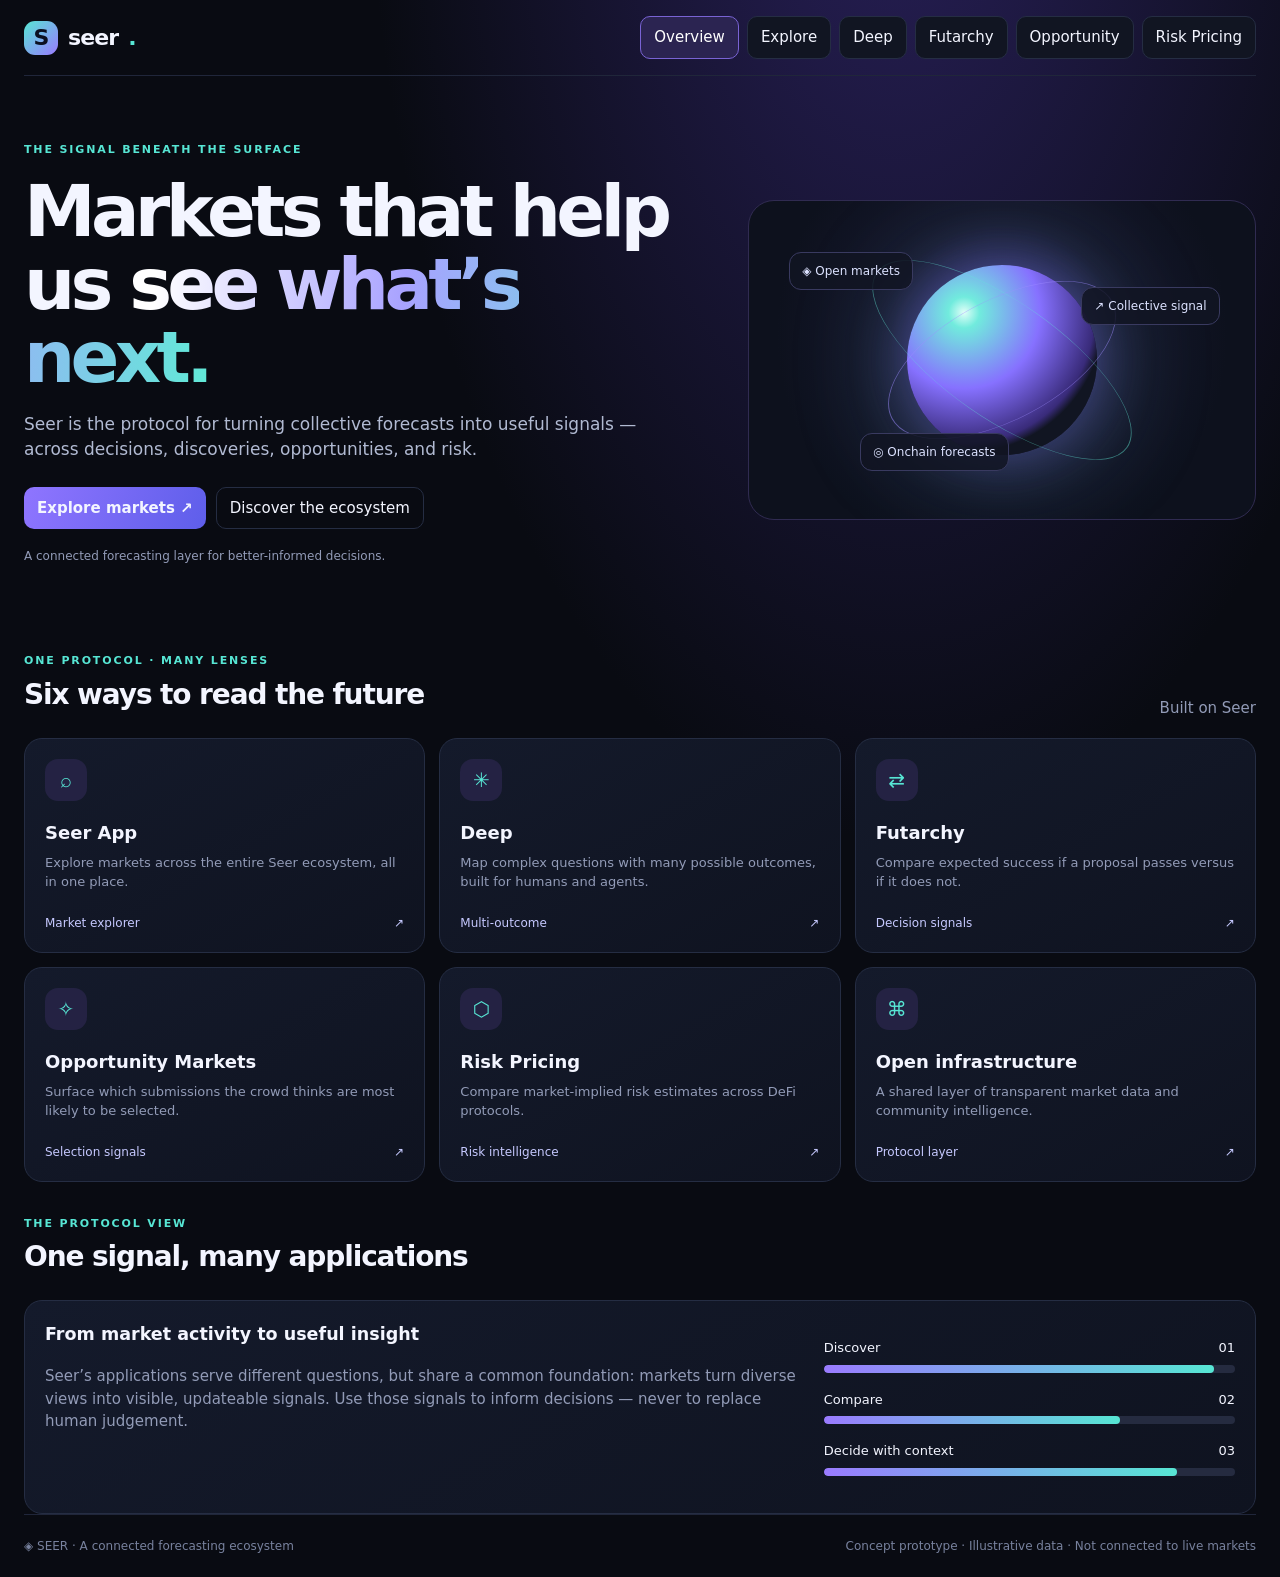
==== index.html @ 89d032b1 "Add files via upload" ====
<!doctype html>
<html lang="en">
<head>
<meta charset="utf-8"><meta name="viewport" content="width=device-width,initial-scale=1">
<title>Seer — Six Interfaces</title>
<style>
:root{--bg:#090b12;--panel:#111522;--panel2:#151b2c;--line:#252d43;--text:#f3f5ff;--muted:#929bb7;--purple:#9a7bff;--cyan:#57e6d4;--pink:#ff79bd;--yellow:#ffd166;--green:#65e6a5}
*{box-sizing:border-box}body{margin:0;background:radial-gradient(ellipse at 70% -15%,#29205b 0,transparent 42%),var(--bg);color:var(--text);font:15px/1.5 Inter,ui-sans-serif,system-ui,-apple-system,Segoe UI,sans-serif}button,a{font:inherit}button{cursor:pointer}.shell{max-width:1280px;margin:auto;padding:0 24px}.top{height:76px;display:flex;align-items:center;justify-content:space-between;border-bottom:1px solid #20263a;gap:18px}.brand{display:flex;align-items:center;gap:10px;font-weight:800;letter-spacing:-.04em;font-size:22px}.mark{width:34px;height:34px;border-radius:11px;background:linear-gradient(135deg,var(--cyan),var(--purple));display:grid;place-items:center;color:#0b1020;font-weight:900}.toplinks{display:flex;gap:8px;flex-wrap:wrap}.navbtn,.btn{border:1px solid var(--line);background:#111522;color:var(--text);padding:9px 13px;border-radius:10px}.navbtn.active{background:#2b2451;border-color:#7963d4;color:white}.btn.primary{background:linear-gradient(110deg,#8f75ff,#5e5eea);border:0;font-weight:750}.btn.ghost{background:transparent}.eyebrow{font-size:11px;letter-spacing:.17em;text-transform:uppercase;color:var(--cyan);font-weight:800}.hero{padding:66px 0 42px;display:grid;grid-template-columns:1.15fr .85fr;gap:36px;align-items:center}.hero h1{font-size:clamp(38px,5.7vw,72px);line-height:1.02;letter-spacing:-.065em;margin:16px 0}.gradient{background:linear-gradient(95deg,#fff 5%,#a8a2ff 48%,#60ead7 100%);color:transparent;background-clip:text}.lead{color:#b1bad2;font-size:17px;max-width:620px}.actions{display:flex;gap:10px;flex-wrap:wrap;margin-top:24px}.orbwrap{min-height:320px;border:1px solid #302b51;border-radius:26px;background:radial-gradient(circle at 50% 42%,#312565 0,#17172d 36%,#0d111d 72%);display:grid;place-items:center;position:relative;overflow:hidden}.orb{width:190px;height:190px;border-radius:50%;background:radial-gradient(circle at 30% 25%,#e1fff8 0,#71ebdd 8%,#8671ff 39%,#392b7a 67%,#111522 72%);box-shadow:0 0 60px #8a6cff66,0 0 120px #51e8d344;position:relative}.orb:before,.orb:after{content:"";position:absolute;border:1px solid #9d8cff88;border-radius:50%;inset:-30px;transform:rotate(-28deg) scaleY(.48)}.orb:after{inset:-58px;transform:rotate(35deg) scaleY(.38);border-color:#60ead777}.float{position:absolute;padding:9px 12px;border:1px solid #393a60;background:#111523d9;border-radius:12px;font-size:12px;color:#dce2ff}.float.a{top:16%;left:8%}.float.b{right:7%;top:27%}.float.c{bottom:15%;left:22%}.sectionhead{display:flex;align-items:end;justify-content:space-between;gap:15px;margin:34px 0 18px}.sectionhead h2{margin:4px 0;font-size:28px;letter-spacing:-.04em}.muted{color:var(--muted)}.grid{display:grid;grid-template-columns:repeat(3,1fr);gap:14px}.tile,.card{background:linear-gradient(150deg,#141a2b,#0f1320);border:1px solid var(--line);border-radius:18px;padding:20px}.tile{transition:.2s;cursor:pointer}.tile:hover{transform:translateY(-3px);border-color:#7767cb}.tileicon{width:42px;height:42px;border-radius:13px;background:#242243;color:var(--cyan);display:grid;place-items:center;font-size:20px;margin-bottom:18px}.tile h3{margin:0 0 7px;font-size:18px}.tile p{margin:0;color:var(--muted);font-size:13px}.tilefoot{display:flex;justify-content:space-between;margin-top:22px;color:#c6c9ff;font-size:12px}.page{padding:38px 0 70px}.pagehead{display:flex;justify-content:space-between;gap:20px;align-items:start;margin-bottom:25px}.pagehead h1{font-size:clamp(32px,4vw,48px);letter-spacing:-.055em;line-height:1.05;margin:8px 0 12px}.stats{display:grid;grid-template-columns:repeat(4,1fr);gap:12px;margin:20px 0}.stat{padding:17px;border-radius:15px;background:#111522;border:1px solid var(--line)}.stat small{color:var(--muted)}.stat strong{display:block;font-size:25px;letter-spacing:-.04em;margin-top:5px}.up{color:var(--green)}.down{color:var(--pink)}.toolbar{display:flex;gap:10px;align-items:center;flex-wrap:wrap;margin:20px 0}.search{flex:1;min-width:180px;background:#0d111d;border:1px solid var(--line);padding:11px 13px;border-radius:10px;color:white}.pills{display:flex;gap:7px;flex-wrap:wrap}.pill{border:1px solid var(--line);padding:7px 10px;border-radius:9px;background:#111522;color:#aeb7d1;font-size:12px}.pill.active{background:#282449;border-color:#7965d5;color:white}.tablewrap{overflow:auto;border:1px solid var(--line);border-radius:16px;background:#101421}.table{width:100%;border-collapse:collapse;min-width:650px}.table th,.table td{text-align:left;padding:15px 17px;border-bottom:1px solid #222a3e}.table th{font-size:11px;text-transform:uppercase;letter-spacing:.1em;color:#929bb7;font-weight:700}.table tr:last-child td{border-bottom:0}.marketname{font-weight:700}.sub{font-size:12px;color:var(--muted)}.price{font-weight:800}.tag{display:inline-block;padding:4px 8px;border-radius:7px;background:#1c2b35;color:var(--cyan);font-size:11px}.tag.purple{background:#292342;color:#c6b7ff}.tag.pink{background:#382033;color:#ff9dce}.split{display:grid;grid-template-columns:1.3fr .7fr;gap:15px}.barrow{margin:17px 0}.barlabel{display:flex;justify-content:space-between;gap:10px;font-size:13px;margin-bottom:7px}.bar{height:8px;background:#252b40;border-radius:99px;overflow:hidden}.bar span{display:block;height:100%;border-radius:99px;background:linear-gradient(90deg,var(--purple),var(--cyan))}.outcomes{display:grid;grid-template-columns:repeat(2,1fr);gap:10px}.outcome{padding:15px;border:1px solid var(--line);border-radius:14px;background:#0d111d}.outcome strong{display:block;font-size:20px;margin:5px 0}.footer{border-top:1px solid #20263a;padding:22px 0;color:#78829e;font-size:12px;display:flex;justify-content:space-between;gap:12px;flex-wrap:wrap}.hidden{display:none!important}.notice{padding:13px 15px;border:1px solid #3b3564;background:#17152c;color:#c8c2ff;border-radius:12px;font-size:13px;margin:15px 0}.chart{height:190px;display:flex;align-items:end;gap:8px;padding:15px 8px 0;border-bottom:1px solid #30364a;background:linear-gradient(180deg,#15162a,transparent);border-radius:12px 12px 0 0}.chart span{flex:1;border-radius:5px 5px 0 0;background:linear-gradient(180deg,#9b82ff,#5ee4d3);opacity:.85;min-width:8px}.chartlabels{display:flex;justify-content:space-between;color:var(--muted);font-size:11px;margin-top:8px}
@media(max-width:800px){.hero{grid-template-columns:1fr;padding-top:42px}.orbwrap{min-height:260px}.grid{grid-template-columns:repeat(2,1fr)}.stats{grid-template-columns:repeat(2,1fr)}.split{grid-template-columns:1fr}.top{height:auto;padding:16px 0;align-items:flex-start;flex-direction:column}.toplinks{width:100%}.navbtn{font-size:12px;padding:7px 9px}.shell{padding:0 16px}.pagehead{flex-direction:column}}@media(max-width:480px){.grid{grid-template-columns:1fr}.hero h1{font-size:43px}.tile{padding:17px}.outcomes{grid-template-columns:1fr}}
</style>
</head>
<body>
<div class="shell">
<header class="top">
  <div class="brand"><span class="mark">S</span> seer<span style="color:var(--cyan)">.</span></div>
  <nav class="toplinks" id="nav">
    <button class="navbtn active" data-page="home">Overview</button>
    <button class="navbtn" data-page="app">Explore</button>
    <button class="navbtn" data-page="deep">Deep</button>
    <button class="navbtn" data-page="futarchy">Futarchy</button>
    <button class="navbtn" data-page="opportunity">Opportunity</button>
    <button class="navbtn" data-page="risk">Risk Pricing</button>
  </nav>
</header>
<main>
<section id="home" class="view">
  <div class="hero">
    <div><div class="eyebrow">The signal beneath the surface</div><h1>Markets that help us <span class="gradient">see what’s next.</span></h1><p class="lead">Seer is the protocol for turning collective forecasts into useful signals — across decisions, discoveries, opportunities, and risk.</p><div class="actions"><button class="btn primary" data-go="app">Explore markets ↗</button><button class="btn ghost" data-go="deep">Discover the ecosystem</button></div><p class="sub" style="margin-top:18px">A connected forecasting layer for better-informed decisions.</p></div>
    <div class="orbwrap"><div class="orb"></div><div class="float a">◈  Open markets</div><div class="float b">↗  Collective signal</div><div class="float c">◎  Onchain forecasts</div></div>
  </div>
  <div class="sectionhead"><div><div class="eyebrow">One protocol · Many lenses</div><h2>Six ways to read the future</h2></div><span class="muted">Built on Seer</span></div>
  <div class="grid">
    <article class="tile" data-go="app"><div class="tileicon">⌕</div><h3>Seer App</h3><p>Explore markets across the entire Seer ecosystem, all in one place.</p><div class="tilefoot"><span>Market explorer</span><span>↗</span></div></article>
    <article class="tile" data-go="deep"><div class="tileicon">✳</div><h3>Deep</h3><p>Map complex questions with many possible outcomes, built for humans and agents.</p><div class="tilefoot"><span>Multi-outcome</span><span>↗</span></div></article>
    <article class="tile" data-go="futarchy"><div class="tileicon">⇄</div><h3>Futarchy</h3><p>Compare expected success if a proposal passes versus if it does not.</p><div class="tilefoot"><span>Decision signals</span><span>↗</span></div></article>
    <article class="tile" data-go="opportunity"><div class="tileicon">✧</div><h3>Opportunity Markets</h3><p>Surface which submissions the crowd thinks are most likely to be selected.</p><div class="tilefoot"><span>Selection signals</span><span>↗</span></div></article>
    <article class="tile" data-go="risk"><div class="tileicon">⬡</div><h3>Risk Pricing</h3><p>Compare market-implied risk estimates across DeFi protocols.</p><div class="tilefoot"><span>Risk intelligence</span><span>↗</span></div></article>
    <article class="tile" data-go="app"><div class="tileicon">⌘</div><h3>Open infrastructure</h3><p>A shared layer of transparent market data and community intelligence.</p><div class="tilefoot"><span>Protocol layer</span><span>↗</span></div></article>
  </div>
  <div class="sectionhead"><div><div class="eyebrow">The protocol view</div><h2>One signal, many applications</h2></div></div>
  <div class="card"><div class="split"><div><h3 style="margin-top:0">From market activity to useful insight</h3><p class="muted">Seer’s applications serve different questions, but share a common foundation: markets turn diverse views into visible, updateable signals. Use those signals to inform decisions — never to replace human judgement.</p></div><div><div class="barrow"><div class="barlabel"><span>Discover</span><span>01</span></div><div class="bar"><span style="width:95%"></span></div></div><div class="barrow"><div class="barlabel"><span>Compare</span><span>02</span></div><div class="bar"><span style="width:72%"></span></div></div><div class="barrow"><div class="barlabel"><span>Decide with context</span><span>03</span></div><div class="bar"><span style="width:86%"></span></div></div></div></div></div>
</section>
<section id="app" class="view hidden"><div class="page">
<div class="pagehead"><div><div class="eyebrow">Seer app / Explorer</div><h1>Find your next signal.</h1><p class="muted">Explore active markets across every Seer category.</p></div><button class="btn primary" onclick="document.getElementById('marketSearch').focus()">⌕ Search markets</button></div>
<div class="stats"><div class="stat"><small>Open markets</small><strong>1,284</strong></div><div class="stat"><small>Volume · 24h</small><strong>$2.84M</strong></div><div class="stat"><small>Active traders</small><strong>8,492</strong></div><div class="stat"><small>Markets resolving soon</small><strong>36</strong></div></div>
<div class="toolbar"><input id="marketSearch" class="search" placeholder="Search a market, topic, or protocol…" oninput="filterRows()"><div class="pills"><button class="pill active" onclick="setFilter(this,'all')">All markets</button><button class="pill" onclick="setFilter(this,'deep')">Deep</button><button class="pill" onclick="setFilter(this,'futarchy')">Futarchy</button><button class="pill" onclick="setFilter(this,'opportunity')">Opportunity</button><button class="pill" onclick="setFilter(this,'risk')">Risk</button></div></div>
<div class="tablewrap"><table class="table" id="markets"><thead><tr><th>Market</th><th>Category</th><th>Probability</th><th>24h change</th><th>Volume</th></tr></thead><tbody>
<tr data-category="deep"><td><div class="marketname">Which L2 will lead in daily active users?</div><div class="sub">Resolves Nov 30, 2026</div></td><td><span class="tag purple">Deep</span></td><td class="price">Arbitrum · 38%</td><td class="up">+4.2%</td><td>$184.2k</td></tr>
<tr data-category="futarchy"><td><div class="marketname">Will proposal SEIP-42 improve protocol revenue?</div><div class="sub">DAO governance · 12 days left</div></td><td><span class="tag">Futarchy</span></td><td class="price">Pass · +18%</td><td class="up">+2.8%</td><td>$96.4k</td></tr>
<tr data-category="opportunity"><td><div class="marketname">Which public-goods grant will be selected?</div><div class="sub">Round 08 · 24 submissions</div></td><td><span class="tag pink">Opportunity</span></td><td class="price">Open field</td><td class="up">+1.4%</td><td>$72.8k</td></tr>
<tr data-category="risk"><td><div class="marketname">Estimated 30-day risk: lending protocols</div><div class="sub">Risk index · Updates continuously</div></td><td><span class="tag purple">Risk</span></td><td class="price">Aave · 3.8%</td><td class="down">−0.6%</td><td>$212.6k</td></tr>
<tr data-category="deep"><td><div class="marketname">Which AI benchmark improves most this quarter?</div><div class="sub">Resolves Dec 31, 2026</div></td><td><span class="tag purple">Deep</span></td><td class="price">Agent evals · 31%</td><td class="up">+6.1%</td><td>$43.1k</td></tr>
<tr data-category="futarchy"><td><div class="marketname">Treasury diversification: impact on runway?</div><div class="sub">Conditional outcome market</div></td><td><span class="tag">Futarchy</span></td><td class="price">Pass · 14.2 mo</td><td class="up">+0.9%</td><td>$38.5k</td></tr>
</tbody></table></div><div class="notice">Demo data for interface preview only. Market prices and volumes shown here are illustrative, not live Seer data.</div>
</div></section>
<section id="deep" class="view hidden"><div class="page">
<div class="pagehead"><div><div class="eyebrow">Deep / Multi-outcome markets</div><h1>Questions are rarely binary.</h1><p class="muted">Explore a whole outcome space — and the probability signal behind each possibility.</p></div><span class="tag purple">Agent-ready concept</span></div>
<div class="stats"><div class="stat"><small>Possible outcomes</small><strong>24</strong></div><div class="stat"><small>Forecast confidence</small><strong>72.4%</strong></div><div class="stat"><small>Forecasters</small><strong>1,408</strong></div><div class="stat"><small>Last updated</small><strong style="font-size:20px">4m ago</strong></div></div>
<div class="split"><div class="card"><div class="eyebrow">Featured question</div><h2 style="font-size:25px;letter-spacing:-.04em">Which grant proposals will receive the highest evaluator scores?</h2><p class="muted">A sample multi-outcome market designed to help a funding team prioritise review. Forecasts are a signal, not a final decision.</p><div class="toolbar"><span class="tag">Grant round · Q4 2026</span><span class="tag purple">24 outcomes</span></div>
<div class="barrow"><div class="barlabel"><span>Proposal #08 · Open-source tooling</span><strong>82%</strong></div><div class="bar"><span style="width:82%"></span></div></div><div class="barrow"><div class="barlabel"><span>Proposal #17 · Public data commons</span><strong>74%</strong></div><div class="bar"><span style="width:74%"></span></div></div><div class="barrow"><div class="barlabel"><span>Proposal #03 · Developer education</span><strong>68%</strong></div><div class="bar"><span style="width:68%"></span></div></div><div class="barrow"><div class="barlabel"><span>Proposal #21 · Local community hubs</span><strong>51%</strong></div><div class="bar"><span style="width:51%"></span></div></div><button class="btn primary" onclick="alert('Demo interaction: connect a compatible Seer wallet in a production build to trade.')">View outcome space ↗</button></div>
<div class="card"><div class="eyebrow">Forecast distribution</div><h3>Probability by outcome</h3><div class="chart"><span style="height:45%"></span><span style="height:72%"></span><span style="height:54%"></span><span style="height:89%"></span><span style="height:62%"></span><span style="height:38%"></span><span style="height:77%"></span><span style="height:48%"></span><span style="height:32%"></span><span style="height:59%"></span><span style="height:40%"></span><span style="height:68%"></span></div><div class="chartlabels"><span>Outcome 01</span><span>Outcome 12</span><span>Outcome 24</span></div><div class="notice">Agent API · Structured outcomes can support programmatic forecasts and research workflows.</div></div></div>
</div></section>
<section id="futarchy" class="view hidden"><div class="page">
<div class="pagehead"><div><div class="eyebrow">Futarchy / Conditional markets</div><h1>Compare the worlds a proposal could create.</h1><p class="muted">Conditional markets estimate what success might look like if a proposal passes — versus if it doesn’t.</p></div><span class="tag">DAO decision support</span></div>
<div class="card"><div class="eyebrow">Active governance proposal</div><h2 style="margin:8px 0 4px">SEIP-42 · Expand ecosystem grants</h2><p class="muted">Question: Which outcome is expected for quarterly active developers?</p><div class="toolbar"><span class="tag purple">Closes in 12 days</span><span class="tag">Illustrative market</span></div>
<div class="outcomes"><div class="outcome"><span class="eyebrow">If proposal passes</span><strong style="color:var(--cyan)">+18.6%</strong><div class="muted">Expected developer growth</div><div class="barrow"><div class="bar"><span style="width:78%"></span></div></div><div class="sub">Market-implied estimate · 78% confidence</div></div><div class="outcome"><span class="eyebrow">If proposal does not pass</span><strong style="color:var(--pink)">+4.2%</strong><div class="muted">Expected developer growth</div><div class="barrow"><div class="bar"><span style="width:34%;background:linear-gradient(90deg,#ff79bd,#ffb078)"></span></div></div><div class="sub">Market-implied estimate · 34% confidence</div></div></div></div>
<div class="sectionhead"><div><div class="eyebrow">Additional success measures</div><h2>Look beyond one number</h2></div></div>
<div class="grid"><div class="tile"><div class="tileicon">↗</div><h3>Quarterly revenue</h3><p>Pass: +12.4% · No pass: +5.1%</p><div class="tilefoot"><span>Forecast spread</span><strong>+7.3 pts</strong></div></div><div class="tile"><div class="tileicon">◎</div><h3>Grant completion rate</h3><p>Pass: 71% · No pass: 64%</p><div class="tilefoot"><span>Forecast spread</span><strong>+7 pts</strong></div></div><div class="tile"><div class="tileicon">⌁</div><h3>Treasury runway</h3><p>Pass: 14.2 months · No pass: 16.8 months</p><div class="tilefoot"><span>Trade-off</span><strong>−2.6 mo</strong></div></div></div>
<div class="notice">Futarchy provides information to DAO voters; market estimates do not automatically approve, reject, or execute a proposal.</div>
</div></section>
<section id="opportunity" class="view hidden"><div class="page">
<div class="pagehead"><div><div class="eyebrow">Opportunity Markets / Selection signals</div><h1>Find the signal in a field of ideas.</h1><p class="muted">Forecast which submissions are likely to be selected — while leaving the final call with reviewers.</p></div><button class="btn primary" onclick="alert('Demo interaction: a production version would open the submission details and trading flow.')">Explore round ↗</button></div>
<div class="stats"><div class="stat"><small>Submissions</small><strong>24</strong></div><div class="stat"><small>Selection slots</small><strong>5</strong></div><div class="stat"><small>Forecast participants</small><strong>386</strong></div><div class="stat"><small>Trading closes</small><strong style="font-size:20px">6d 04h</strong></div></div>
<div class="card"><div class="toolbar" style="margin-top:0"><input class="search" id="subSearch" placeholder="Search submissions…" oninput="filterSubs()"><button class="pill active">Most likely</button><button class="pill">Recent activity</button></div>
<div class="tablewrap"><table class="table" id="submissions"><thead><tr><th>Rank</th><th>Submission</th><th>Chance of selection</th><th>Trend</th><th>Signal</th></tr></thead><tbody>
<tr><td>#01</td><td><div class="marketname">Open-source data commons</div><div class="sub">Infrastructure · 8 comments</div></td><td class="price">78.4%</td><td class="up">↗ 6.2%</td><td><span class="tag">Strong signal</span></td></tr>
<tr><td>#02</td><td><div class="marketname">Developer onboarding toolkit</div><div class="sub">Developer experience · 12 comments</div></td><td class="price">64.1%</td><td class="up">↗ 3.8%</td><td><span class="tag">Strong signal</span></td></tr>
<tr><td>#03</td><td><div class="marketname">Community research network</div><div class="sub">Public goods · 5 comments</div></td><td class="price">52.7%</td><td class="down">↘ 1.4%</td><td><span class="tag purple">Emerging</span></td></tr>
<tr><td>#04</td><td><div class="marketname">Local builder microgrants</div><div class="sub">Funding · 3 comments</div></td><td class="price">39.6%</td><td class="up">↗ 2.1%</td><td><span class="tag purple">Emerging</span></td></tr>
<tr><td>#05</td><td><div class="marketname">Protocol education series</div><div class="sub">Education · 9 comments</div></td><td class="price">28.3%</td><td class="down">↘ 0.7%</td><td><span class="tag pink">Long shot</span></td></tr>
</tbody></table></div></div>
<div class="notice">Forecast prices are community predictions, not official decisions. The selection team remains responsible for final outcomes.</div>
</div></section>
<section id="risk" class="view hidden"><div class="page">
<div class="pagehead"><div><div class="eyebrow">Risk Pricing / DeFi intelligence</div><h1>Risk is a spectrum. See it clearly.</h1><p class="muted">Compare market-implied estimates across protocols instead of reading one yes-or-no price in isolation.</p></div><span class="tag">Risk dashboard</span></div>
<div class="stats"><div class="stat"><small>Protocols tracked</small><strong>18</strong></div><div class="stat"><small>Median 30d risk</small><strong>4.6%</strong></div><div class="stat"><small>Highest movement</small><strong class="down">+1.2 pts</strong></div><div class="stat"><small>Last refresh</small><strong style="font-size:20px">3m ago</strong></div></div>
<div class="split"><div class="card"><div class="eyebrow">Market-implied risk estimate</div><h2>30-day adverse event probability</h2><p class="muted">Illustrative estimates across selected DeFi protocols.</p><div class="barrow"><div class="barlabel"><span>Aave</span><strong>3.8%</strong></div><div class="bar"><span style="width:25%"></span></div></div><div class="barrow"><div class="barlabel"><span>Compound</span><strong>4.6%</strong></div><div class="bar"><span style="width:31%;background:linear-gradient(90deg,#66d6c5,#ffd166)"></span></div></div><div class="barrow"><div class="barlabel"><span>Maker / Sky</span><strong>2.9%</strong></div><div class="bar"><span style="width:19%"></span></div></div><div class="barrow"><div class="barlabel"><span>Euler</span><strong style="color:var(--yellow)">7.2%</strong></div><div class="bar"><span style="width:48%;background:linear-gradient(90deg,#ffd166,#ff79bd)"></span></div></div><div class="barrow"><div class="barlabel"><span>Curve</span><strong>5.4%</strong></div><div class="bar"><span style="width:36%;background:linear-gradient(90deg,#9a7bff,#ff79bd)"></span></div></div></div>
<div class="card"><div class="eyebrow">Risk context</div><h3>How to read this view</h3><div class="barrow"><div class="barlabel"><span style="color:var(--green)">Lower estimated risk</span><span>0–3%</span></div><div class="bar"><span style="width:20%;background:var(--green)"></span></div></div><div class="barrow"><div class="barlabel"><span style="color:var(--yellow)">Moderate estimate</span><span>3–6%</span></div><div class="bar"><span style="width:48%;background:var(--yellow)"></span></div></div><div class="barrow"><div class="barlabel"><span style="color:var(--pink)">Elevated estimate</span><span>6%+</span></div><div class="bar"><span style="width:75%;background:var(--pink)"></span></div></div><div class="notice">Risk estimates are not guarantees. Review protocol fundamentals, liquidity, and your own exposure before acting.</div></div></div>
<div class="sectionhead"><div><div class="eyebrow">Comparative view</div><h2>Compare risk signals side by side</h2></div></div><div class="tablewrap"><table class="table"><thead><tr><th>Protocol</th><th>30d estimate</th><th>7d change</th><th>Liquidity signal</th><th>Market status</th></tr></thead><tbody><tr><td>Aave</td><td>3.8%</td><td class="up">−0.4 pts</td><td>High</td><td><span class="tag">Stable</span></td></tr><tr><td>Compound</td><td>4.6%</td><td class="up">−0.1 pts</td><td>High</td><td><span class="tag">Stable</span></td></tr><tr><td>Euler</td><td>7.2%</td><td class="down">+1.2 pts</td><td>Medium</td><td><span class="tag pink">Elevated</span></td></tr></tbody></table></div>
<div class="notice">All figures in this concept are illustrative UI data, not real-time risk estimates or financial advice.</div>
</div></section>
</main>
<footer class="footer"><span>◈ SEER · A connected forecasting ecosystem</span><span>Concept prototype · Illustrative data · Not connected to live markets</span></footer>
</div>
<script>
let currentFilter='all';
function go(page){document.querySelectorAll('.view').forEach(v=>v.classList.add('hidden'));document.getElementById(page).classList.remove('hidden');document.querySelectorAll('.navbtn').forEach(b=>b.classList.toggle('active',b.dataset.page===page));window.scrollTo({top:0,behavior:'smooth'})}
document.querySelectorAll('[data-page]').forEach(b=>b.addEventListener('click',()=>go(b.dataset.page)));
document.querySelectorAll('[data-go]').forEach(b=>b.addEventListener('click',()=>go(b.dataset.go)));
function setFilter(btn,filter){currentFilter=filter;document.querySelectorAll('.pills .pill').forEach(p=>p.classList.remove('active'));btn.classList.add('active');filterRows()}
function filterRows(){let q=(document.getElementById('marketSearch')?.value||'').toLowerCase();document.querySelectorAll('#markets tbody tr').forEach(r=>{let matches=r.innerText.toLowerCase().includes(q);let category=currentFilter==='all'||r.dataset.category===currentFilter;r.style.display=matches&&category?'':'none'})}
function filterSubs(){let q=document.getElementById('subSearch').value.toLowerCase();document.querySelectorAll('#submissions tbody tr').forEach(r=>r.style.display=r.innerText.toLowerCase().includes(q)?'':'none')}
</script>
</body></html>
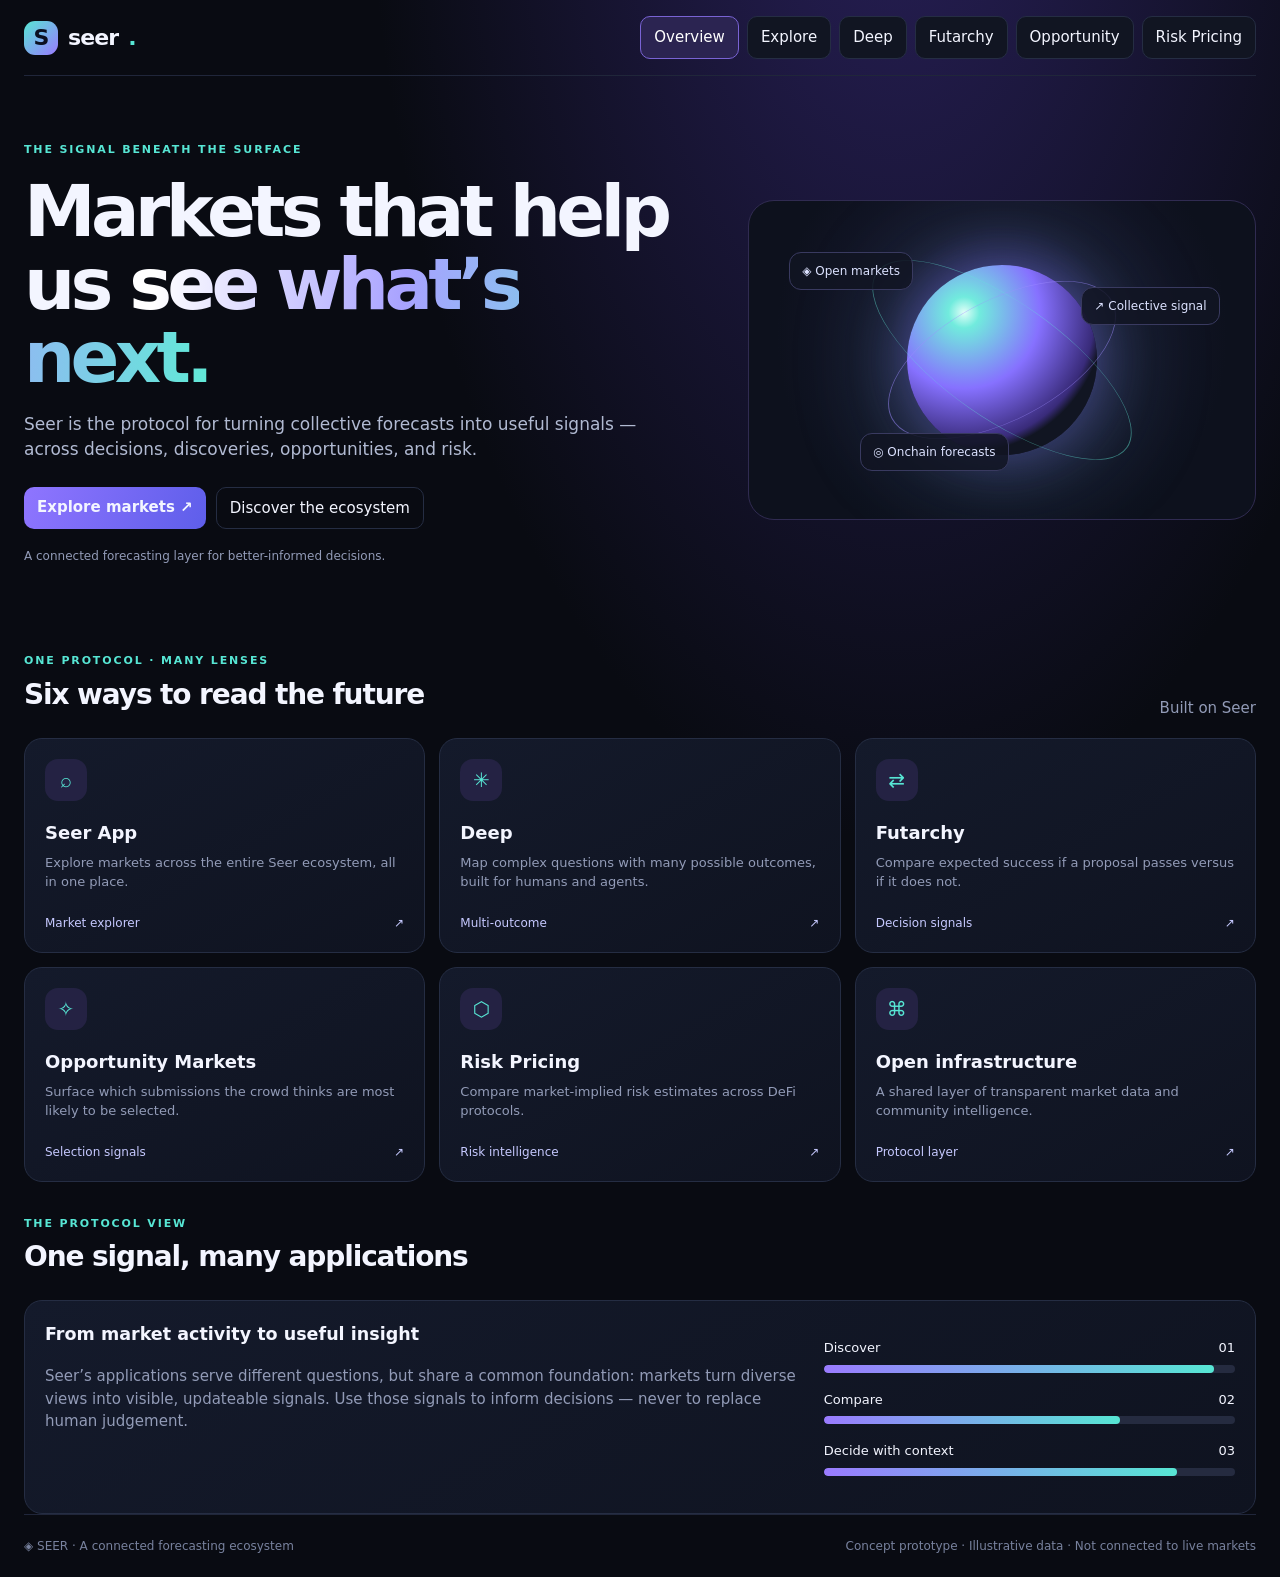
==== commit a5639323: "Add files via upload" ====
--- a/index.html
+++ b/index.html
@@ -1,104 +1,83 @@
 <!doctype html>
 <html lang="en">
 <head>
-<meta charset="utf-8"><meta name="viewport" content="width=device-width,initial-scale=1">
-<title>Seer — Six Interfaces</title>
+<meta charset="utf-8">
+<meta name="viewport" content="width=device-width,initial-scale=1">
+<title>Seer Homepage — Seer</title>
+<meta name="description" content="Seer Homepage — part of the Seer forecasting ecosystem concept.">
 <style>
 :root{--bg:#090b12;--panel:#111522;--panel2:#151b2c;--line:#252d43;--text:#f3f5ff;--muted:#929bb7;--purple:#9a7bff;--cyan:#57e6d4;--pink:#ff79bd;--yellow:#ffd166;--green:#65e6a5}
 *{box-sizing:border-box}body{margin:0;background:radial-gradient(ellipse at 70% -15%,#29205b 0,transparent 42%),var(--bg);color:var(--text);font:15px/1.5 Inter,ui-sans-serif,system-ui,-apple-system,Segoe UI,sans-serif}button,a{font:inherit}button{cursor:pointer}.shell{max-width:1280px;margin:auto;padding:0 24px}.top{height:76px;display:flex;align-items:center;justify-content:space-between;border-bottom:1px solid #20263a;gap:18px}.brand{display:flex;align-items:center;gap:10px;font-weight:800;letter-spacing:-.04em;font-size:22px}.mark{width:34px;height:34px;border-radius:11px;background:linear-gradient(135deg,var(--cyan),var(--purple));display:grid;place-items:center;color:#0b1020;font-weight:900}.toplinks{display:flex;gap:8px;flex-wrap:wrap}.navbtn,.btn{border:1px solid var(--line);background:#111522;color:var(--text);padding:9px 13px;border-radius:10px}.navbtn.active{background:#2b2451;border-color:#7963d4;color:white}.btn.primary{background:linear-gradient(110deg,#8f75ff,#5e5eea);border:0;font-weight:750}.btn.ghost{background:transparent}.eyebrow{font-size:11px;letter-spacing:.17em;text-transform:uppercase;color:var(--cyan);font-weight:800}.hero{padding:66px 0 42px;display:grid;grid-template-columns:1.15fr .85fr;gap:36px;align-items:center}.hero h1{font-size:clamp(38px,5.7vw,72px);line-height:1.02;letter-spacing:-.065em;margin:16px 0}.gradient{background:linear-gradient(95deg,#fff 5%,#a8a2ff 48%,#60ead7 100%);color:transparent;background-clip:text}.lead{color:#b1bad2;font-size:17px;max-width:620px}.actions{display:flex;gap:10px;flex-wrap:wrap;margin-top:24px}.orbwrap{min-height:320px;border:1px solid #302b51;border-radius:26px;background:radial-gradient(circle at 50% 42%,#312565 0,#17172d 36%,#0d111d 72%);display:grid;place-items:center;position:relative;overflow:hidden}.orb{width:190px;height:190px;border-radius:50%;background:radial-gradient(circle at 30% 25%,#e1fff8 0,#71ebdd 8%,#8671ff 39%,#392b7a 67%,#111522 72%);box-shadow:0 0 60px #8a6cff66,0 0 120px #51e8d344;position:relative}.orb:before,.orb:after{content:"";position:absolute;border:1px solid #9d8cff88;border-radius:50%;inset:-30px;transform:rotate(-28deg) scaleY(.48)}.orb:after{inset:-58px;transform:rotate(35deg) scaleY(.38);border-color:#60ead777}.float{position:absolute;padding:9px 12px;border:1px solid #393a60;background:#111523d9;border-radius:12px;font-size:12px;color:#dce2ff}.float.a{top:16%;left:8%}.float.b{right:7%;top:27%}.float.c{bottom:15%;left:22%}.sectionhead{display:flex;align-items:end;justify-content:space-between;gap:15px;margin:34px 0 18px}.sectionhead h2{margin:4px 0;font-size:28px;letter-spacing:-.04em}.muted{color:var(--muted)}.grid{display:grid;grid-template-columns:repeat(3,1fr);gap:14px}.tile,.card{background:linear-gradient(150deg,#141a2b,#0f1320);border:1px solid var(--line);border-radius:18px;padding:20px}.tile{transition:.2s;cursor:pointer}.tile:hover{transform:translateY(-3px);border-color:#7767cb}.tileicon{width:42px;height:42px;border-radius:13px;background:#242243;color:var(--cyan);display:grid;place-items:center;font-size:20px;margin-bottom:18px}.tile h3{margin:0 0 7px;font-size:18px}.tile p{margin:0;color:var(--muted);font-size:13px}.tilefoot{display:flex;justify-content:space-between;margin-top:22px;color:#c6c9ff;font-size:12px}.page{padding:38px 0 70px}.pagehead{display:flex;justify-content:space-between;gap:20px;align-items:start;margin-bottom:25px}.pagehead h1{font-size:clamp(32px,4vw,48px);letter-spacing:-.055em;line-height:1.05;margin:8px 0 12px}.stats{display:grid;grid-template-columns:repeat(4,1fr);gap:12px;margin:20px 0}.stat{padding:17px;border-radius:15px;background:#111522;border:1px solid var(--line)}.stat small{color:var(--muted)}.stat strong{display:block;font-size:25px;letter-spacing:-.04em;margin-top:5px}.up{color:var(--green)}.down{color:var(--pink)}.toolbar{display:flex;gap:10px;align-items:center;flex-wrap:wrap;margin:20px 0}.search{flex:1;min-width:180px;background:#0d111d;border:1px solid var(--line);padding:11px 13px;border-radius:10px;color:white}.pills{display:flex;gap:7px;flex-wrap:wrap}.pill{border:1px solid var(--line);padding:7px 10px;border-radius:9px;background:#111522;color:#aeb7d1;font-size:12px}.pill.active{background:#282449;border-color:#7965d5;color:white}.tablewrap{overflow:auto;border:1px solid var(--line);border-radius:16px;background:#101421}.table{width:100%;border-collapse:collapse;min-width:650px}.table th,.table td{text-align:left;padding:15px 17px;border-bottom:1px solid #222a3e}.table th{font-size:11px;text-transform:uppercase;letter-spacing:.1em;color:#929bb7;font-weight:700}.table tr:last-child td{border-bottom:0}.marketname{font-weight:700}.sub{font-size:12px;color:var(--muted)}.price{font-weight:800}.tag{display:inline-block;padding:4px 8px;border-radius:7px;background:#1c2b35;color:var(--cyan);font-size:11px}.tag.purple{background:#292342;color:#c6b7ff}.tag.pink{background:#382033;color:#ff9dce}.split{display:grid;grid-template-columns:1.3fr .7fr;gap:15px}.barrow{margin:17px 0}.barlabel{display:flex;justify-content:space-between;gap:10px;font-size:13px;margin-bottom:7px}.bar{height:8px;background:#252b40;border-radius:99px;overflow:hidden}.bar span{display:block;height:100%;border-radius:99px;background:linear-gradient(90deg,var(--purple),var(--cyan))}.outcomes{display:grid;grid-template-columns:repeat(2,1fr);gap:10px}.outcome{padding:15px;border:1px solid var(--line);border-radius:14px;background:#0d111d}.outcome strong{display:block;font-size:20px;margin:5px 0}.footer{border-top:1px solid #20263a;padding:22px 0;color:#78829e;font-size:12px;display:flex;justify-content:space-between;gap:12px;flex-wrap:wrap}.hidden{display:none!important}.notice{padding:13px 15px;border:1px solid #3b3564;background:#17152c;color:#c8c2ff;border-radius:12px;font-size:13px;margin:15px 0}.chart{height:190px;display:flex;align-items:end;gap:8px;padding:15px 8px 0;border-bottom:1px solid #30364a;background:linear-gradient(180deg,#15162a,transparent);border-radius:12px 12px 0 0}.chart span{flex:1;border-radius:5px 5px 0 0;background:linear-gradient(180deg,#9b82ff,#5ee4d3);opacity:.85;min-width:8px}.chartlabels{display:flex;justify-content:space-between;color:var(--muted);font-size:11px;margin-top:8px}
 @media(max-width:800px){.hero{grid-template-columns:1fr;padding-top:42px}.orbwrap{min-height:260px}.grid{grid-template-columns:repeat(2,1fr)}.stats{grid-template-columns:repeat(2,1fr)}.split{grid-template-columns:1fr}.top{height:auto;padding:16px 0;align-items:flex-start;flex-direction:column}.toplinks{width:100%}.navbtn{font-size:12px;padding:7px 9px}.shell{padding:0 16px}.pagehead{flex-direction:column}}@media(max-width:480px){.grid{grid-template-columns:1fr}.hero h1{font-size:43px}.tile{padding:17px}.outcomes{grid-template-columns:1fr}}
+
+.toplinks a { text-decoration:none; display:inline-block; }
+.tile { display:block; color:inherit; text-decoration:none; }
 </style>
 </head>
 <body>
 <div class="shell">
 <header class="top">
-  <div class="brand"><span class="mark">S</span> seer<span style="color:var(--cyan)">.</span></div>
+  <a class="brand" href="index.html" style="text-decoration:none;color:inherit"><span class="mark">S</span> seer<span style="color:var(--cyan)">.</span></a>
   <nav class="toplinks" id="nav">
-    <button class="navbtn active" data-page="home">Overview</button>
-    <button class="navbtn" data-page="app">Explore</button>
-    <button class="navbtn" data-page="deep">Deep</button>
-    <button class="navbtn" data-page="futarchy">Futarchy</button>
-    <button class="navbtn" data-page="opportunity">Opportunity</button>
-    <button class="navbtn" data-page="risk">Risk Pricing</button>
+    <a class="navbtn active" href="index.html">Overview</a>
+    <a class="navbtn" href="app.html">Explore</a>
+    <a class="navbtn" href="deep.html">Deep</a>
+    <a class="navbtn" href="futarchy.html">Futarchy</a>
+    <a class="navbtn" href="opportunity.html">Opportunity</a>
+    <a class="navbtn" href="risk.html">Risk Pricing</a>
   </nav>
 </header>
 <main>
 <section id="home" class="view">
   <div class="hero">
-    <div><div class="eyebrow">The signal beneath the surface</div><h1>Markets that help us <span class="gradient">see what’s next.</span></h1><p class="lead">Seer is the protocol for turning collective forecasts into useful signals — across decisions, discoveries, opportunities, and risk.</p><div class="actions"><button class="btn primary" data-go="app">Explore markets ↗</button><button class="btn ghost" data-go="deep">Discover the ecosystem</button></div><p class="sub" style="margin-top:18px">A connected forecasting layer for better-informed decisions.</p></div>
+    <div><div class="eyebrow">The signal beneath the surface</div><h1>Markets that help us <span class="gradient">see what’s next.</span></h1><p class="lead">Seer is the protocol for turning collective forecasts into useful signals — across decisions, discoveries, opportunities, and risk.</p><div class="actions"><a class="btn primary" href="app.html" style="text-decoration:none;display:inline-block">Explore markets ↗</a><a class="btn ghost" href="deep.html" style="text-decoration:none;display:inline-block">Discover the ecosystem</a></div><p class="sub" style="margin-top:18px">A connected forecasting layer for better-informed decisions.</p></div>
     <div class="orbwrap"><div class="orb"></div><div class="float a">◈  Open markets</div><div class="float b">↗  Collective signal</div><div class="float c">◎  Onchain forecasts</div></div>
   </div>
   <div class="sectionhead"><div><div class="eyebrow">One protocol · Many lenses</div><h2>Six ways to read the future</h2></div><span class="muted">Built on Seer</span></div>
   <div class="grid">
-    <article class="tile" data-go="app"><div class="tileicon">⌕</div><h3>Seer App</h3><p>Explore markets across the entire Seer ecosystem, all in one place.</p><div class="tilefoot"><span>Market explorer</span><span>↗</span></div></article>
-    <article class="tile" data-go="deep"><div class="tileicon">✳</div><h3>Deep</h3><p>Map complex questions with many possible outcomes, built for humans and agents.</p><div class="tilefoot"><span>Multi-outcome</span><span>↗</span></div></article>
-    <article class="tile" data-go="futarchy"><div class="tileicon">⇄</div><h3>Futarchy</h3><p>Compare expected success if a proposal passes versus if it does not.</p><div class="tilefoot"><span>Decision signals</span><span>↗</span></div></article>
-    <article class="tile" data-go="opportunity"><div class="tileicon">✧</div><h3>Opportunity Markets</h3><p>Surface which submissions the crowd thinks are most likely to be selected.</p><div class="tilefoot"><span>Selection signals</span><span>↗</span></div></article>
-    <article class="tile" data-go="risk"><div class="tileicon">⬡</div><h3>Risk Pricing</h3><p>Compare market-implied risk estimates across DeFi protocols.</p><div class="tilefoot"><span>Risk intelligence</span><span>↗</span></div></article>
-    <article class="tile" data-go="app"><div class="tileicon">⌘</div><h3>Open infrastructure</h3><p>A shared layer of transparent market data and community intelligence.</p><div class="tilefoot"><span>Protocol layer</span><span>↗</span></div></article>
+    <a class="tile" href="app.html"><div class="tileicon">⌕</div><h3>Seer App</h3><p>Explore markets across the entire Seer ecosystem, all in one place.</p><div class="tilefoot"><span>Market explorer</span><span>↗</span></div></a>
+    <a class="tile" href="deep.html"><div class="tileicon">✳</div><h3>Deep</h3><p>Map complex questions with many possible outcomes, built for humans and agents.</p><div class="tilefoot"><span>Multi-outcome</span><span>↗</span></div></a>
+    <a class="tile" href="futarchy.html"><div class="tileicon">⇄</div><h3>Futarchy</h3><p>Compare expected success if a proposal passes versus if it does not.</p><div class="tilefoot"><span>Decision signals</span><span>↗</span></div></a>
+    <a class="tile" href="opportunity.html"><div class="tileicon">✧</div><h3>Opportunity Markets</h3><p>Surface which submissions the crowd thinks are most likely to be selected.</p><div class="tilefoot"><span>Selection signals</span><span>↗</span></div></a>
+    <a class="tile" href="risk.html"><div class="tileicon">⬡</div><h3>Risk Pricing</h3><p>Compare market-implied risk estimates across DeFi protocols.</p><div class="tilefoot"><span>Risk intelligence</span><span>↗</span></div></a>
+    <a class="tile" href="app.html"><div class="tileicon">⌘</div><h3>Open infrastructure</h3><p>A shared layer of transparent market data and community intelligence.</p><div class="tilefoot"><span>Protocol layer</span><span>↗</span></div></a>
   </div>
   <div class="sectionhead"><div><div class="eyebrow">The protocol view</div><h2>One signal, many applications</h2></div></div>
   <div class="card"><div class="split"><div><h3 style="margin-top:0">From market activity to useful insight</h3><p class="muted">Seer’s applications serve different questions, but share a common foundation: markets turn diverse views into visible, updateable signals. Use those signals to inform decisions — never to replace human judgement.</p></div><div><div class="barrow"><div class="barlabel"><span>Discover</span><span>01</span></div><div class="bar"><span style="width:95%"></span></div></div><div class="barrow"><div class="barlabel"><span>Compare</span><span>02</span></div><div class="bar"><span style="width:72%"></span></div></div><div class="barrow"><div class="barlabel"><span>Decide with context</span><span>03</span></div><div class="bar"><span style="width:86%"></span></div></div></div></div></div>
 </section>
-<section id="app" class="view hidden"><div class="page">
-<div class="pagehead"><div><div class="eyebrow">Seer app / Explorer</div><h1>Find your next signal.</h1><p class="muted">Explore active markets across every Seer category.</p></div><button class="btn primary" onclick="document.getElementById('marketSearch').focus()">⌕ Search markets</button></div>
-<div class="stats"><div class="stat"><small>Open markets</small><strong>1,284</strong></div><div class="stat"><small>Volume · 24h</small><strong>$2.84M</strong></div><div class="stat"><small>Active traders</small><strong>8,492</strong></div><div class="stat"><small>Markets resolving soon</small><strong>36</strong></div></div>
-<div class="toolbar"><input id="marketSearch" class="search" placeholder="Search a market, topic, or protocol…" oninput="filterRows()"><div class="pills"><button class="pill active" onclick="setFilter(this,'all')">All markets</button><button class="pill" onclick="setFilter(this,'deep')">Deep</button><button class="pill" onclick="setFilter(this,'futarchy')">Futarchy</button><button class="pill" onclick="setFilter(this,'opportunity')">Opportunity</button><button class="pill" onclick="setFilter(this,'risk')">Risk</button></div></div>
-<div class="tablewrap"><table class="table" id="markets"><thead><tr><th>Market</th><th>Category</th><th>Probability</th><th>24h change</th><th>Volume</th></tr></thead><tbody>
-<tr data-category="deep"><td><div class="marketname">Which L2 will lead in daily active users?</div><div class="sub">Resolves Nov 30, 2026</div></td><td><span class="tag purple">Deep</span></td><td class="price">Arbitrum · 38%</td><td class="up">+4.2%</td><td>$184.2k</td></tr>
-<tr data-category="futarchy"><td><div class="marketname">Will proposal SEIP-42 improve protocol revenue?</div><div class="sub">DAO governance · 12 days left</div></td><td><span class="tag">Futarchy</span></td><td class="price">Pass · +18%</td><td class="up">+2.8%</td><td>$96.4k</td></tr>
-<tr data-category="opportunity"><td><div class="marketname">Which public-goods grant will be selected?</div><div class="sub">Round 08 · 24 submissions</div></td><td><span class="tag pink">Opportunity</span></td><td class="price">Open field</td><td class="up">+1.4%</td><td>$72.8k</td></tr>
-<tr data-category="risk"><td><div class="marketname">Estimated 30-day risk: lending protocols</div><div class="sub">Risk index · Updates continuously</div></td><td><span class="tag purple">Risk</span></td><td class="price">Aave · 3.8%</td><td class="down">−0.6%</td><td>$212.6k</td></tr>
-<tr data-category="deep"><td><div class="marketname">Which AI benchmark improves most this quarter?</div><div class="sub">Resolves Dec 31, 2026</div></td><td><span class="tag purple">Deep</span></td><td class="price">Agent evals · 31%</td><td class="up">+6.1%</td><td>$43.1k</td></tr>
-<tr data-category="futarchy"><td><div class="marketname">Treasury diversification: impact on runway?</div><div class="sub">Conditional outcome market</div></td><td><span class="tag">Futarchy</span></td><td class="price">Pass · 14.2 mo</td><td class="up">+0.9%</td><td>$38.5k</td></tr>
-</tbody></table></div><div class="notice">Demo data for interface preview only. Market prices and volumes shown here are illustrative, not live Seer data.</div>
-</div></section>
-<section id="deep" class="view hidden"><div class="page">
-<div class="pagehead"><div><div class="eyebrow">Deep / Multi-outcome markets</div><h1>Questions are rarely binary.</h1><p class="muted">Explore a whole outcome space — and the probability signal behind each possibility.</p></div><span class="tag purple">Agent-ready concept</span></div>
-<div class="stats"><div class="stat"><small>Possible outcomes</small><strong>24</strong></div><div class="stat"><small>Forecast confidence</small><strong>72.4%</strong></div><div class="stat"><small>Forecasters</small><strong>1,408</strong></div><div class="stat"><small>Last updated</small><strong style="font-size:20px">4m ago</strong></div></div>
-<div class="split"><div class="card"><div class="eyebrow">Featured question</div><h2 style="font-size:25px;letter-spacing:-.04em">Which grant proposals will receive the highest evaluator scores?</h2><p class="muted">A sample multi-outcome market designed to help a funding team prioritise review. Forecasts are a signal, not a final decision.</p><div class="toolbar"><span class="tag">Grant round · Q4 2026</span><span class="tag purple">24 outcomes</span></div>
-<div class="barrow"><div class="barlabel"><span>Proposal #08 · Open-source tooling</span><strong>82%</strong></div><div class="bar"><span style="width:82%"></span></div></div><div class="barrow"><div class="barlabel"><span>Proposal #17 · Public data commons</span><strong>74%</strong></div><div class="bar"><span style="width:74%"></span></div></div><div class="barrow"><div class="barlabel"><span>Proposal #03 · Developer education</span><strong>68%</strong></div><div class="bar"><span style="width:68%"></span></div></div><div class="barrow"><div class="barlabel"><span>Proposal #21 · Local community hubs</span><strong>51%</strong></div><div class="bar"><span style="width:51%"></span></div></div><button class="btn primary" onclick="alert('Demo interaction: connect a compatible Seer wallet in a production build to trade.')">View outcome space ↗</button></div>
-<div class="card"><div class="eyebrow">Forecast distribution</div><h3>Probability by outcome</h3><div class="chart"><span style="height:45%"></span><span style="height:72%"></span><span style="height:54%"></span><span style="height:89%"></span><span style="height:62%"></span><span style="height:38%"></span><span style="height:77%"></span><span style="height:48%"></span><span style="height:32%"></span><span style="height:59%"></span><span style="height:40%"></span><span style="height:68%"></span></div><div class="chartlabels"><span>Outcome 01</span><span>Outcome 12</span><span>Outcome 24</span></div><div class="notice">Agent API · Structured outcomes can support programmatic forecasts and research workflows.</div></div></div>
-</div></section>
-<section id="futarchy" class="view hidden"><div class="page">
-<div class="pagehead"><div><div class="eyebrow">Futarchy / Conditional markets</div><h1>Compare the worlds a proposal could create.</h1><p class="muted">Conditional markets estimate what success might look like if a proposal passes — versus if it doesn’t.</p></div><span class="tag">DAO decision support</span></div>
-<div class="card"><div class="eyebrow">Active governance proposal</div><h2 style="margin:8px 0 4px">SEIP-42 · Expand ecosystem grants</h2><p class="muted">Question: Which outcome is expected for quarterly active developers?</p><div class="toolbar"><span class="tag purple">Closes in 12 days</span><span class="tag">Illustrative market</span></div>
-<div class="outcomes"><div class="outcome"><span class="eyebrow">If proposal passes</span><strong style="color:var(--cyan)">+18.6%</strong><div class="muted">Expected developer growth</div><div class="barrow"><div class="bar"><span style="width:78%"></span></div></div><div class="sub">Market-implied estimate · 78% confidence</div></div><div class="outcome"><span class="eyebrow">If proposal does not pass</span><strong style="color:var(--pink)">+4.2%</strong><div class="muted">Expected developer growth</div><div class="barrow"><div class="bar"><span style="width:34%;background:linear-gradient(90deg,#ff79bd,#ffb078)"></span></div></div><div class="sub">Market-implied estimate · 34% confidence</div></div></div></div>
-<div class="sectionhead"><div><div class="eyebrow">Additional success measures</div><h2>Look beyond one number</h2></div></div>
-<div class="grid"><div class="tile"><div class="tileicon">↗</div><h3>Quarterly revenue</h3><p>Pass: +12.4% · No pass: +5.1%</p><div class="tilefoot"><span>Forecast spread</span><strong>+7.3 pts</strong></div></div><div class="tile"><div class="tileicon">◎</div><h3>Grant completion rate</h3><p>Pass: 71% · No pass: 64%</p><div class="tilefoot"><span>Forecast spread</span><strong>+7 pts</strong></div></div><div class="tile"><div class="tileicon">⌁</div><h3>Treasury runway</h3><p>Pass: 14.2 months · No pass: 16.8 months</p><div class="tilefoot"><span>Trade-off</span><strong>−2.6 mo</strong></div></div></div>
-<div class="notice">Futarchy provides information to DAO voters; market estimates do not automatically approve, reject, or execute a proposal.</div>
-</div></section>
-<section id="opportunity" class="view hidden"><div class="page">
-<div class="pagehead"><div><div class="eyebrow">Opportunity Markets / Selection signals</div><h1>Find the signal in a field of ideas.</h1><p class="muted">Forecast which submissions are likely to be selected — while leaving the final call with reviewers.</p></div><button class="btn primary" onclick="alert('Demo interaction: a production version would open the submission details and trading flow.')">Explore round ↗</button></div>
-<div class="stats"><div class="stat"><small>Submissions</small><strong>24</strong></div><div class="stat"><small>Selection slots</small><strong>5</strong></div><div class="stat"><small>Forecast participants</small><strong>386</strong></div><div class="stat"><small>Trading closes</small><strong style="font-size:20px">6d 04h</strong></div></div>
-<div class="card"><div class="toolbar" style="margin-top:0"><input class="search" id="subSearch" placeholder="Search submissions…" oninput="filterSubs()"><button class="pill active">Most likely</button><button class="pill">Recent activity</button></div>
-<div class="tablewrap"><table class="table" id="submissions"><thead><tr><th>Rank</th><th>Submission</th><th>Chance of selection</th><th>Trend</th><th>Signal</th></tr></thead><tbody>
-<tr><td>#01</td><td><div class="marketname">Open-source data commons</div><div class="sub">Infrastructure · 8 comments</div></td><td class="price">78.4%</td><td class="up">↗ 6.2%</td><td><span class="tag">Strong signal</span></td></tr>
-<tr><td>#02</td><td><div class="marketname">Developer onboarding toolkit</div><div class="sub">Developer experience · 12 comments</div></td><td class="price">64.1%</td><td class="up">↗ 3.8%</td><td><span class="tag">Strong signal</span></td></tr>
-<tr><td>#03</td><td><div class="marketname">Community research network</div><div class="sub">Public goods · 5 comments</div></td><td class="price">52.7%</td><td class="down">↘ 1.4%</td><td><span class="tag purple">Emerging</span></td></tr>
-<tr><td>#04</td><td><div class="marketname">Local builder microgrants</div><div class="sub">Funding · 3 comments</div></td><td class="price">39.6%</td><td class="up">↗ 2.1%</td><td><span class="tag purple">Emerging</span></td></tr>
-<tr><td>#05</td><td><div class="marketname">Protocol education series</div><div class="sub">Education · 9 comments</div></td><td class="price">28.3%</td><td class="down">↘ 0.7%</td><td><span class="tag pink">Long shot</span></td></tr>
-</tbody></table></div></div>
-<div class="notice">Forecast prices are community predictions, not official decisions. The selection team remains responsible for final outcomes.</div>
-</div></section>
-<section id="risk" class="view hidden"><div class="page">
-<div class="pagehead"><div><div class="eyebrow">Risk Pricing / DeFi intelligence</div><h1>Risk is a spectrum. See it clearly.</h1><p class="muted">Compare market-implied estimates across protocols instead of reading one yes-or-no price in isolation.</p></div><span class="tag">Risk dashboard</span></div>
-<div class="stats"><div class="stat"><small>Protocols tracked</small><strong>18</strong></div><div class="stat"><small>Median 30d risk</small><strong>4.6%</strong></div><div class="stat"><small>Highest movement</small><strong class="down">+1.2 pts</strong></div><div class="stat"><small>Last refresh</small><strong style="font-size:20px">3m ago</strong></div></div>
-<div class="split"><div class="card"><div class="eyebrow">Market-implied risk estimate</div><h2>30-day adverse event probability</h2><p class="muted">Illustrative estimates across selected DeFi protocols.</p><div class="barrow"><div class="barlabel"><span>Aave</span><strong>3.8%</strong></div><div class="bar"><span style="width:25%"></span></div></div><div class="barrow"><div class="barlabel"><span>Compound</span><strong>4.6%</strong></div><div class="bar"><span style="width:31%;background:linear-gradient(90deg,#66d6c5,#ffd166)"></span></div></div><div class="barrow"><div class="barlabel"><span>Maker / Sky</span><strong>2.9%</strong></div><div class="bar"><span style="width:19%"></span></div></div><div class="barrow"><div class="barlabel"><span>Euler</span><strong style="color:var(--yellow)">7.2%</strong></div><div class="bar"><span style="width:48%;background:linear-gradient(90deg,#ffd166,#ff79bd)"></span></div></div><div class="barrow"><div class="barlabel"><span>Curve</span><strong>5.4%</strong></div><div class="bar"><span style="width:36%;background:linear-gradient(90deg,#9a7bff,#ff79bd)"></span></div></div></div>
-<div class="card"><div class="eyebrow">Risk context</div><h3>How to read this view</h3><div class="barrow"><div class="barlabel"><span style="color:var(--green)">Lower estimated risk</span><span>0–3%</span></div><div class="bar"><span style="width:20%;background:var(--green)"></span></div></div><div class="barrow"><div class="barlabel"><span style="color:var(--yellow)">Moderate estimate</span><span>3–6%</span></div><div class="bar"><span style="width:48%;background:var(--yellow)"></span></div></div><div class="barrow"><div class="barlabel"><span style="color:var(--pink)">Elevated estimate</span><span>6%+</span></div><div class="bar"><span style="width:75%;background:var(--pink)"></span></div></div><div class="notice">Risk estimates are not guarantees. Review protocol fundamentals, liquidity, and your own exposure before acting.</div></div></div>
-<div class="sectionhead"><div><div class="eyebrow">Comparative view</div><h2>Compare risk signals side by side</h2></div></div><div class="tablewrap"><table class="table"><thead><tr><th>Protocol</th><th>30d estimate</th><th>7d change</th><th>Liquidity signal</th><th>Market status</th></tr></thead><tbody><tr><td>Aave</td><td>3.8%</td><td class="up">−0.4 pts</td><td>High</td><td><span class="tag">Stable</span></td></tr><tr><td>Compound</td><td>4.6%</td><td class="up">−0.1 pts</td><td>High</td><td><span class="tag">Stable</span></td></tr><tr><td>Euler</td><td>7.2%</td><td class="down">+1.2 pts</td><td>Medium</td><td><span class="tag pink">Elevated</span></td></tr></tbody></table></div>
-<div class="notice">All figures in this concept are illustrative UI data, not real-time risk estimates or financial advice.</div>
-</div></section>
 </main>
 <footer class="footer"><span>◈ SEER · A connected forecasting ecosystem</span><span>Concept prototype · Illustrative data · Not connected to live markets</span></footer>
 </div>
+
 <script>
 let currentFilter='all';
-function go(page){document.querySelectorAll('.view').forEach(v=>v.classList.add('hidden'));document.getElementById(page).classList.remove('hidden');document.querySelectorAll('.navbtn').forEach(b=>b.classList.toggle('active',b.dataset.page===page));window.scrollTo({top:0,behavior:'smooth'})}
-document.querySelectorAll('[data-page]').forEach(b=>b.addEventListener('click',()=>go(b.dataset.page)));
-document.querySelectorAll('[data-go]').forEach(b=>b.addEventListener('click',()=>go(b.dataset.go)));
-function setFilter(btn,filter){currentFilter=filter;document.querySelectorAll('.pills .pill').forEach(p=>p.classList.remove('active'));btn.classList.add('active');filterRows()}
-function filterRows(){let q=(document.getElementById('marketSearch')?.value||'').toLowerCase();document.querySelectorAll('#markets tbody tr').forEach(r=>{let matches=r.innerText.toLowerCase().includes(q);let category=currentFilter==='all'||r.dataset.category===currentFilter;r.style.display=matches&&category?'':'none'})}
-function filterSubs(){let q=document.getElementById('subSearch').value.toLowerCase();document.querySelectorAll('#submissions tbody tr').forEach(r=>r.style.display=r.innerText.toLowerCase().includes(q)?'':'none')}
+function filterRows(){
+  let q=(document.getElementById('marketSearch')?.value||'').toLowerCase();
+  document.querySelectorAll('#markets tbody tr').forEach(r=>{
+    let matches=r.innerText.toLowerCase().includes(q);
+    let category=currentFilter==='all'||r.dataset.category===currentFilter;
+    r.style.display=matches&&category?'':'none';
+  });
+}
+function setFilter(btn,filter){
+  currentFilter=filter;
+  document.querySelectorAll('.pills .pill').forEach(p=>p.classList.remove('active'));
+  btn.classList.add('active');
+  filterRows();
+}
+function filterSubs(){
+  let q=(document.getElementById('subSearch')?.value||'').toLowerCase();
+  document.querySelectorAll('#submissions tbody tr').forEach(r=>{
+    r.style.display=r.innerText.toLowerCase().includes(q)?'':'none';
+  });
+}
+document.addEventListener('DOMContentLoaded',()=>{
+  document.querySelectorAll('[data-go]').forEach(el=>{
+    const page=el.getAttribute('data-go');
+    if(page && {json.dumps(filenames)}[page]) el.addEventListener('click',()=>location.href={json.dumps(filenames)}[page]);
+  });
+});
 </script>
-</body></html>+
+</body>
+</html>
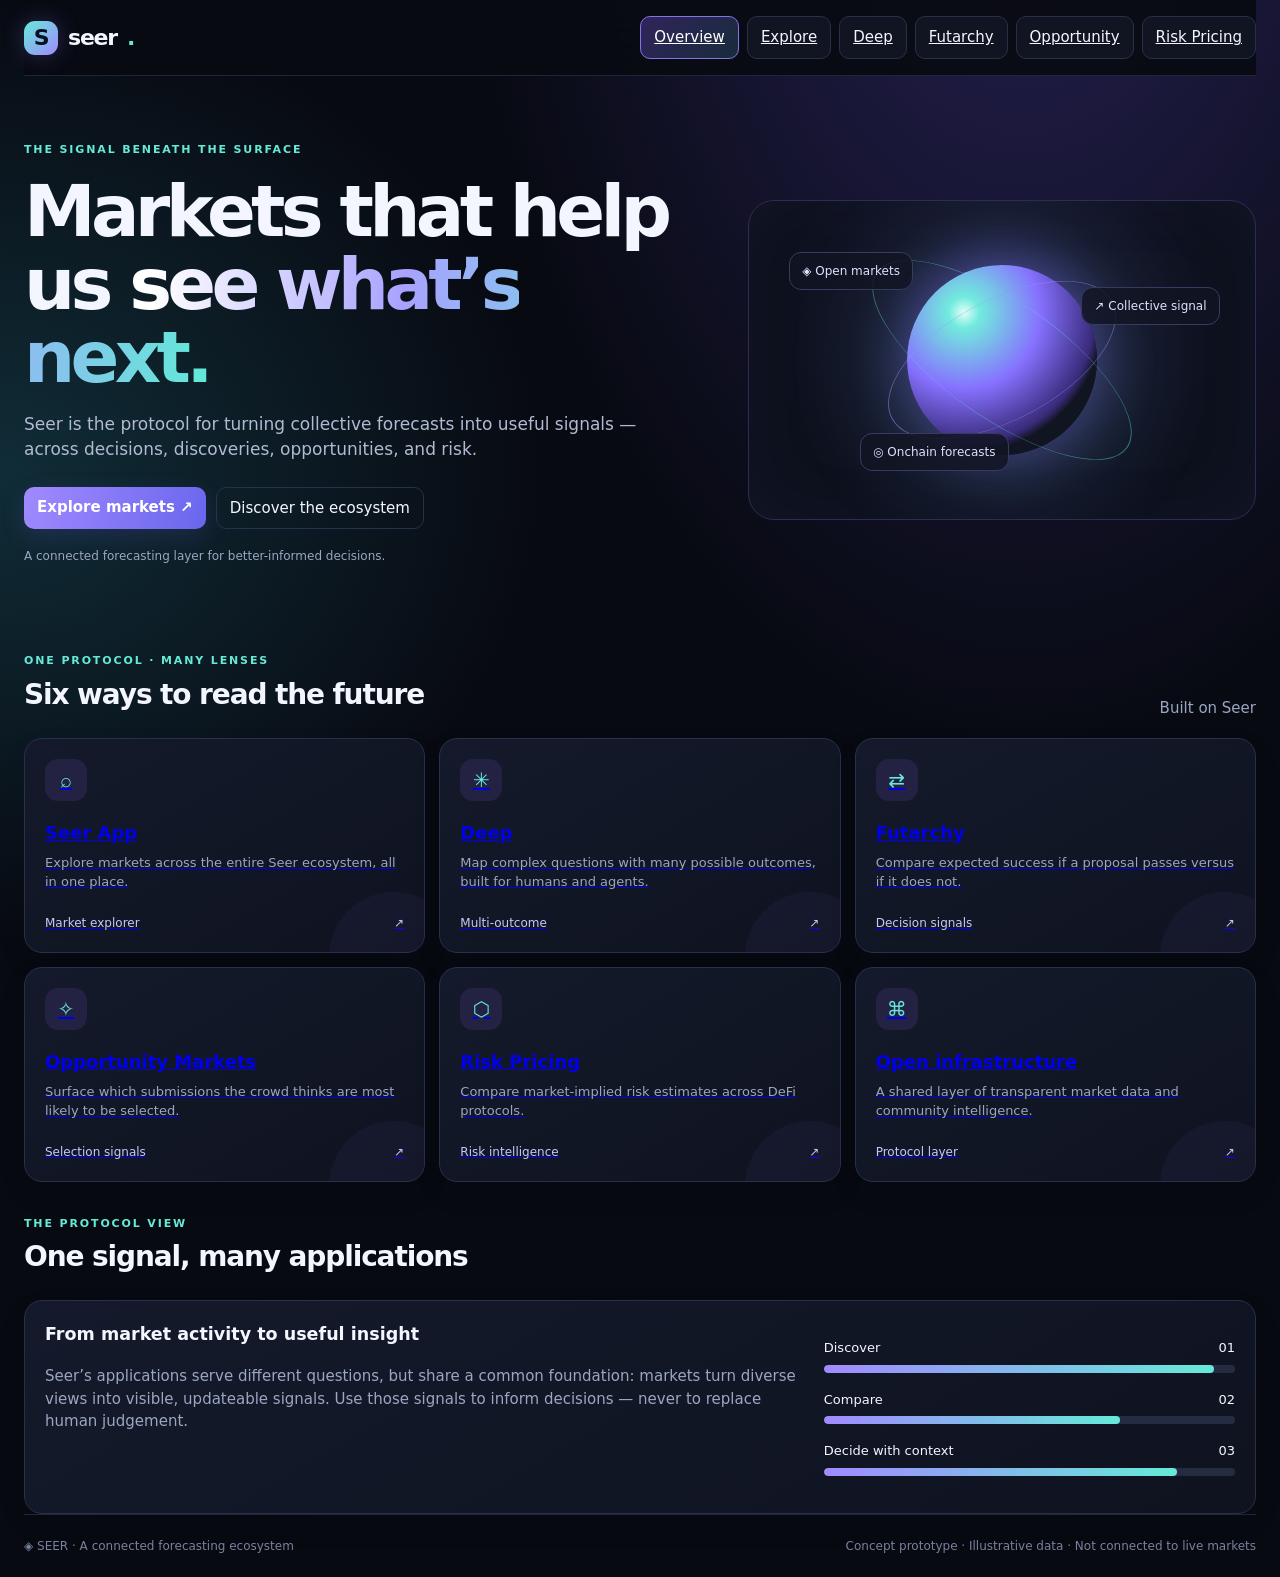
==== commit e4a656d3: "Polish Seer six interfaces" ====
--- a/index.html
+++ b/index.html
@@ -1,34 +1,46 @@
-<!doctype html>
-<html lang="en">
-<head>
-<meta charset="utf-8">
-<meta name="viewport" content="width=device-width,initial-scale=1">
-<title>Seer Homepage — Seer</title>
-<meta name="description" content="Seer Homepage — part of the Seer forecasting ecosystem concept.">
-<style>
+<!doctype html><html lang="en"><head><meta charset="utf-8"><meta name="viewport" content="width=device-width,initial-scale=1"><title>Seer Homepage — Seer</title><meta name="description" content="Seer Homepage — Seer interface concept"><style>
 :root{--bg:#090b12;--panel:#111522;--panel2:#151b2c;--line:#252d43;--text:#f3f5ff;--muted:#929bb7;--purple:#9a7bff;--cyan:#57e6d4;--pink:#ff79bd;--yellow:#ffd166;--green:#65e6a5}
 *{box-sizing:border-box}body{margin:0;background:radial-gradient(ellipse at 70% -15%,#29205b 0,transparent 42%),var(--bg);color:var(--text);font:15px/1.5 Inter,ui-sans-serif,system-ui,-apple-system,Segoe UI,sans-serif}button,a{font:inherit}button{cursor:pointer}.shell{max-width:1280px;margin:auto;padding:0 24px}.top{height:76px;display:flex;align-items:center;justify-content:space-between;border-bottom:1px solid #20263a;gap:18px}.brand{display:flex;align-items:center;gap:10px;font-weight:800;letter-spacing:-.04em;font-size:22px}.mark{width:34px;height:34px;border-radius:11px;background:linear-gradient(135deg,var(--cyan),var(--purple));display:grid;place-items:center;color:#0b1020;font-weight:900}.toplinks{display:flex;gap:8px;flex-wrap:wrap}.navbtn,.btn{border:1px solid var(--line);background:#111522;color:var(--text);padding:9px 13px;border-radius:10px}.navbtn.active{background:#2b2451;border-color:#7963d4;color:white}.btn.primary{background:linear-gradient(110deg,#8f75ff,#5e5eea);border:0;font-weight:750}.btn.ghost{background:transparent}.eyebrow{font-size:11px;letter-spacing:.17em;text-transform:uppercase;color:var(--cyan);font-weight:800}.hero{padding:66px 0 42px;display:grid;grid-template-columns:1.15fr .85fr;gap:36px;align-items:center}.hero h1{font-size:clamp(38px,5.7vw,72px);line-height:1.02;letter-spacing:-.065em;margin:16px 0}.gradient{background:linear-gradient(95deg,#fff 5%,#a8a2ff 48%,#60ead7 100%);color:transparent;background-clip:text}.lead{color:#b1bad2;font-size:17px;max-width:620px}.actions{display:flex;gap:10px;flex-wrap:wrap;margin-top:24px}.orbwrap{min-height:320px;border:1px solid #302b51;border-radius:26px;background:radial-gradient(circle at 50% 42%,#312565 0,#17172d 36%,#0d111d 72%);display:grid;place-items:center;position:relative;overflow:hidden}.orb{width:190px;height:190px;border-radius:50%;background:radial-gradient(circle at 30% 25%,#e1fff8 0,#71ebdd 8%,#8671ff 39%,#392b7a 67%,#111522 72%);box-shadow:0 0 60px #8a6cff66,0 0 120px #51e8d344;position:relative}.orb:before,.orb:after{content:"";position:absolute;border:1px solid #9d8cff88;border-radius:50%;inset:-30px;transform:rotate(-28deg) scaleY(.48)}.orb:after{inset:-58px;transform:rotate(35deg) scaleY(.38);border-color:#60ead777}.float{position:absolute;padding:9px 12px;border:1px solid #393a60;background:#111523d9;border-radius:12px;font-size:12px;color:#dce2ff}.float.a{top:16%;left:8%}.float.b{right:7%;top:27%}.float.c{bottom:15%;left:22%}.sectionhead{display:flex;align-items:end;justify-content:space-between;gap:15px;margin:34px 0 18px}.sectionhead h2{margin:4px 0;font-size:28px;letter-spacing:-.04em}.muted{color:var(--muted)}.grid{display:grid;grid-template-columns:repeat(3,1fr);gap:14px}.tile,.card{background:linear-gradient(150deg,#141a2b,#0f1320);border:1px solid var(--line);border-radius:18px;padding:20px}.tile{transition:.2s;cursor:pointer}.tile:hover{transform:translateY(-3px);border-color:#7767cb}.tileicon{width:42px;height:42px;border-radius:13px;background:#242243;color:var(--cyan);display:grid;place-items:center;font-size:20px;margin-bottom:18px}.tile h3{margin:0 0 7px;font-size:18px}.tile p{margin:0;color:var(--muted);font-size:13px}.tilefoot{display:flex;justify-content:space-between;margin-top:22px;color:#c6c9ff;font-size:12px}.page{padding:38px 0 70px}.pagehead{display:flex;justify-content:space-between;gap:20px;align-items:start;margin-bottom:25px}.pagehead h1{font-size:clamp(32px,4vw,48px);letter-spacing:-.055em;line-height:1.05;margin:8px 0 12px}.stats{display:grid;grid-template-columns:repeat(4,1fr);gap:12px;margin:20px 0}.stat{padding:17px;border-radius:15px;background:#111522;border:1px solid var(--line)}.stat small{color:var(--muted)}.stat strong{display:block;font-size:25px;letter-spacing:-.04em;margin-top:5px}.up{color:var(--green)}.down{color:var(--pink)}.toolbar{display:flex;gap:10px;align-items:center;flex-wrap:wrap;margin:20px 0}.search{flex:1;min-width:180px;background:#0d111d;border:1px solid var(--line);padding:11px 13px;border-radius:10px;color:white}.pills{display:flex;gap:7px;flex-wrap:wrap}.pill{border:1px solid var(--line);padding:7px 10px;border-radius:9px;background:#111522;color:#aeb7d1;font-size:12px}.pill.active{background:#282449;border-color:#7965d5;color:white}.tablewrap{overflow:auto;border:1px solid var(--line);border-radius:16px;background:#101421}.table{width:100%;border-collapse:collapse;min-width:650px}.table th,.table td{text-align:left;padding:15px 17px;border-bottom:1px solid #222a3e}.table th{font-size:11px;text-transform:uppercase;letter-spacing:.1em;color:#929bb7;font-weight:700}.table tr:last-child td{border-bottom:0}.marketname{font-weight:700}.sub{font-size:12px;color:var(--muted)}.price{font-weight:800}.tag{display:inline-block;padding:4px 8px;border-radius:7px;background:#1c2b35;color:var(--cyan);font-size:11px}.tag.purple{background:#292342;color:#c6b7ff}.tag.pink{background:#382033;color:#ff9dce}.split{display:grid;grid-template-columns:1.3fr .7fr;gap:15px}.barrow{margin:17px 0}.barlabel{display:flex;justify-content:space-between;gap:10px;font-size:13px;margin-bottom:7px}.bar{height:8px;background:#252b40;border-radius:99px;overflow:hidden}.bar span{display:block;height:100%;border-radius:99px;background:linear-gradient(90deg,var(--purple),var(--cyan))}.outcomes{display:grid;grid-template-columns:repeat(2,1fr);gap:10px}.outcome{padding:15px;border:1px solid var(--line);border-radius:14px;background:#0d111d}.outcome strong{display:block;font-size:20px;margin:5px 0}.footer{border-top:1px solid #20263a;padding:22px 0;color:#78829e;font-size:12px;display:flex;justify-content:space-between;gap:12px;flex-wrap:wrap}.hidden{display:none!important}.notice{padding:13px 15px;border:1px solid #3b3564;background:#17152c;color:#c8c2ff;border-radius:12px;font-size:13px;margin:15px 0}.chart{height:190px;display:flex;align-items:end;gap:8px;padding:15px 8px 0;border-bottom:1px solid #30364a;background:linear-gradient(180deg,#15162a,transparent);border-radius:12px 12px 0 0}.chart span{flex:1;border-radius:5px 5px 0 0;background:linear-gradient(180deg,#9b82ff,#5ee4d3);opacity:.85;min-width:8px}.chartlabels{display:flex;justify-content:space-between;color:var(--muted);font-size:11px;margin-top:8px}
 @media(max-width:800px){.hero{grid-template-columns:1fr;padding-top:42px}.orbwrap{min-height:260px}.grid{grid-template-columns:repeat(2,1fr)}.stats{grid-template-columns:repeat(2,1fr)}.split{grid-template-columns:1fr}.top{height:auto;padding:16px 0;align-items:flex-start;flex-direction:column}.toplinks{width:100%}.navbtn{font-size:12px;padding:7px 9px}.shell{padding:0 16px}.pagehead{flex-direction:column}}@media(max-width:480px){.grid{grid-template-columns:1fr}.hero h1{font-size:43px}.tile{padding:17px}.outcomes{grid-template-columns:1fr}}
 
-.toplinks a { text-decoration:none; display:inline-block; }
-.tile { display:block; color:inherit; text-decoration:none; }
-</style>
-</head>
-<body>
-<div class="shell">
-<header class="top">
-  <a class="brand" href="index.html" style="text-decoration:none;color:inherit"><span class="mark">S</span> seer<span style="color:var(--cyan)">.</span></a>
-  <nav class="toplinks" id="nav">
-    <a class="navbtn active" href="index.html">Overview</a>
-    <a class="navbtn" href="app.html">Explore</a>
-    <a class="navbtn" href="deep.html">Deep</a>
-    <a class="navbtn" href="futarchy.html">Futarchy</a>
-    <a class="navbtn" href="opportunity.html">Opportunity</a>
-    <a class="navbtn" href="risk.html">Risk Pricing</a>
-  </nav>
-</header>
-<main>
-<section id="home" class="view">
+
+/* EF-inspired refinement: restrained electric violet, cyan accents, clearer hierarchy */
+:root{
+ --bg:#080a12;--panel:#101522;--panel2:#151c2c;--line:#283149;
+ --text:#f4f6ff;--muted:#9ba6c2;--purple:#a18aff;--cyan:#66ead8;
+ --pink:#ff86c8;--yellow:#ffd875;--green:#70e7ae;
+}
+body{background:radial-gradient(ellipse at 80% -20%,#29235a 0,transparent 40%),radial-gradient(ellipse at 0% 30%,#102d37 0,transparent 30%),var(--bg)}
+.top{position:sticky;top:0;z-index:20;background:#090b13eF;backdrop-filter:blur(18px)}
+.brand{letter-spacing:-.055em}.mark{box-shadow:0 0 22px #8f7bff44}
+.navbtn,.btn,.pill{transition:background .18s,border-color .18s,transform .18s}
+.navbtn:hover,.btn:hover,.pill:hover{border-color:#8473dd;transform:translateY(-1px)}
+.navbtn.active{background:linear-gradient(135deg,#30255c,#182b3b);border-color:#8572e6}
+.btn.primary{background:linear-gradient(110deg,#a18aff,#6966ed);box-shadow:0 8px 24px #7462ef2a;color:#fff}
+.hero h1,.pagehead h1{max-width:850px}
+.orbwrap{box-shadow:inset 0 0 80px #9a82ff0a}
+.tile,.card,.stat,.tablewrap{box-shadow:0 12px 30px #00000012}
+.tile{position:relative;overflow:hidden}
+.tile:after{content:"";position:absolute;inset:auto -35px -70px auto;width:130px;height:130px;border-radius:50%;background:#8b79ff0d;pointer-events:none}
+.tile:hover{box-shadow:0 14px 34px #00000030}
+input:focus,button:focus-visible,a:focus-visible{outline:2px solid var(--cyan);outline-offset:2px}
+.notice{border:1px solid #37345c;background:linear-gradient(90deg,#201b3b88,#10272c88);padding:12px 15px;border-radius:12px;color:#c7cce4;font-size:13px;margin-bottom:20px}
+.chartbox{border:1px solid var(--line);background:linear-gradient(160deg,#141a2a,#0c111b);border-radius:16px;padding:18px}
+.chartbars{height:145px;display:flex;align-items:end;gap:8px;margin-top:15px;border-bottom:1px solid var(--line);padding:0 4px}
+.chartbars span{flex:1;min-width:8px;border-radius:5px 5px 0 0;background:linear-gradient(180deg,var(--cyan),#8274f5);opacity:.88}
+.chartlegend{display:flex;justify-content:space-between;color:var(--muted);font-size:11px;margin-top:9px}
+.badge{display:inline-flex;align-items:center;gap:6px;border:1px solid #35415a;border-radius:999px;padding:5px 9px;color:#d8dcf4;font-size:11px}
+.badge:before{content:"";width:6px;height:6px;border-radius:50%;background:var(--cyan)}
+@media(max-width:760px){
+ .shell{padding:0 14px}.top{height:auto;min-height:70px;align-items:flex-start;padding:14px 0;flex-direction:column}
+ .toplinks{width:100%;overflow-x:auto;flex-wrap:nowrap;padding-bottom:3px}
+ .navbtn{white-space:nowrap;padding:8px 10px;font-size:12px}
+ .hero{padding:38px 0 26px;grid-template-columns:1fr;gap:22px}
+ .orbwrap{min-height:250px}.orb{width:145px;height:145px}
+ .grid{grid-template-columns:1fr}.stats{grid-template-columns:repeat(2,minmax(0,1fr))}
+ .page{padding:26px 0 45px}.pagehead{flex-direction:column}
+}
+</style></head><body><div class="shell"><header class="top"><a class="brand" href="index.html" style="text-decoration:none;color:inherit"><span class="mark">S</span> seer<span style="color:var(--cyan)">.</span></a><nav class="toplinks" id="nav"><a class="navbtn active" href="index.html">Overview</a><a class="navbtn" href="app.html">Explore</a><a class="navbtn" href="deep.html">Deep</a><a class="navbtn" href="futarchy.html">Futarchy</a><a class="navbtn" href="opportunity.html">Opportunity</a><a class="navbtn" href="risk.html">Risk Pricing</a></nav></header><main><section id="home" class="view">
   <div class="hero">
     <div><div class="eyebrow">The signal beneath the surface</div><h1>Markets that help us <span class="gradient">see what’s next.</span></h1><p class="lead">Seer is the protocol for turning collective forecasts into useful signals — across decisions, discoveries, opportunities, and risk.</p><div class="actions"><a class="btn primary" href="app.html" style="text-decoration:none;display:inline-block">Explore markets ↗</a><a class="btn ghost" href="deep.html" style="text-decoration:none;display:inline-block">Discover the ecosystem</a></div><p class="sub" style="margin-top:18px">A connected forecasting layer for better-informed decisions.</p></div>
     <div class="orbwrap"><div class="orb"></div><div class="float a">◈  Open markets</div><div class="float b">↗  Collective signal</div><div class="float c">◎  Onchain forecasts</div></div>
@@ -44,40 +56,34 @@
   </div>
   <div class="sectionhead"><div><div class="eyebrow">The protocol view</div><h2>One signal, many applications</h2></div></div>
   <div class="card"><div class="split"><div><h3 style="margin-top:0">From market activity to useful insight</h3><p class="muted">Seer’s applications serve different questions, but share a common foundation: markets turn diverse views into visible, updateable signals. Use those signals to inform decisions — never to replace human judgement.</p></div><div><div class="barrow"><div class="barlabel"><span>Discover</span><span>01</span></div><div class="bar"><span style="width:95%"></span></div></div><div class="barrow"><div class="barlabel"><span>Compare</span><span>02</span></div><div class="bar"><span style="width:72%"></span></div></div><div class="barrow"><div class="barlabel"><span>Decide with context</span><span>03</span></div><div class="bar"><span style="width:86%"></span></div></div></div></div></div>
-</section>
-</main>
-<footer class="footer"><span>◈ SEER · A connected forecasting ecosystem</span><span>Concept prototype · Illustrative data · Not connected to live markets</span></footer>
-</div>
-
+</section></main><footer class="footer"><span>◈ SEER · A connected forecasting ecosystem</span><span>Concept prototype · Illustrative data · Not connected to live markets</span></footer></div>
 <script>
 let currentFilter='all';
 function filterRows(){
-  let q=(document.getElementById('marketSearch')?.value||'').toLowerCase();
-  document.querySelectorAll('#markets tbody tr').forEach(r=>{
-    let matches=r.innerText.toLowerCase().includes(q);
-    let category=currentFilter==='all'||r.dataset.category===currentFilter;
-    r.style.display=matches&&category?'':'none';
-  });
+ const q=(document.getElementById('marketSearch')?.value||'').toLowerCase();
+ document.querySelectorAll('#markets tbody tr').forEach(r=>{
+  const matches=r.innerText.toLowerCase().includes(q);
+  const category=currentFilter==='all'||r.dataset.category===currentFilter;
+  r.style.display=matches&&category?'':'none';
+ });
 }
 function setFilter(btn,filter){
-  currentFilter=filter;
-  document.querySelectorAll('.pills .pill').forEach(p=>p.classList.remove('active'));
-  btn.classList.add('active');
-  filterRows();
+ currentFilter=filter;
+ document.querySelectorAll('.pills .pill').forEach(p=>p.classList.remove('active'));
+ btn.classList.add('active'); filterRows();
 }
 function filterSubs(){
-  let q=(document.getElementById('subSearch')?.value||'').toLowerCase();
-  document.querySelectorAll('#submissions tbody tr').forEach(r=>{
-    r.style.display=r.innerText.toLowerCase().includes(q)?'':'none';
-  });
+ const q=(document.getElementById('subSearch')?.value||'').toLowerCase();
+ document.querySelectorAll('#submissions tbody tr').forEach(r=>r.style.display=r.innerText.toLowerCase().includes(q)?'':'none');
+}
+function toggleDetails(btn){
+ const target=document.getElementById(btn.dataset.target);
+ if(target){target.hidden=!target.hidden;btn.setAttribute('aria-expanded',String(!target.hidden));}
 }
 document.addEventListener('DOMContentLoaded',()=>{
-  document.querySelectorAll('[data-go]').forEach(el=>{
-    const page=el.getAttribute('data-go');
-    if(page && {json.dumps(filenames)}[page]) el.addEventListener('click',()=>location.href={json.dumps(filenames)}[page]);
-  });
+ document.querySelectorAll('[data-action="demo"]').forEach(btn=>btn.addEventListener('click',()=>{
+  btn.textContent=btn.textContent.includes('Saved')?'Save market':'Saved ✓';
+ }));
 });
 </script>
-
-</body>
-</html>
+</body></html>
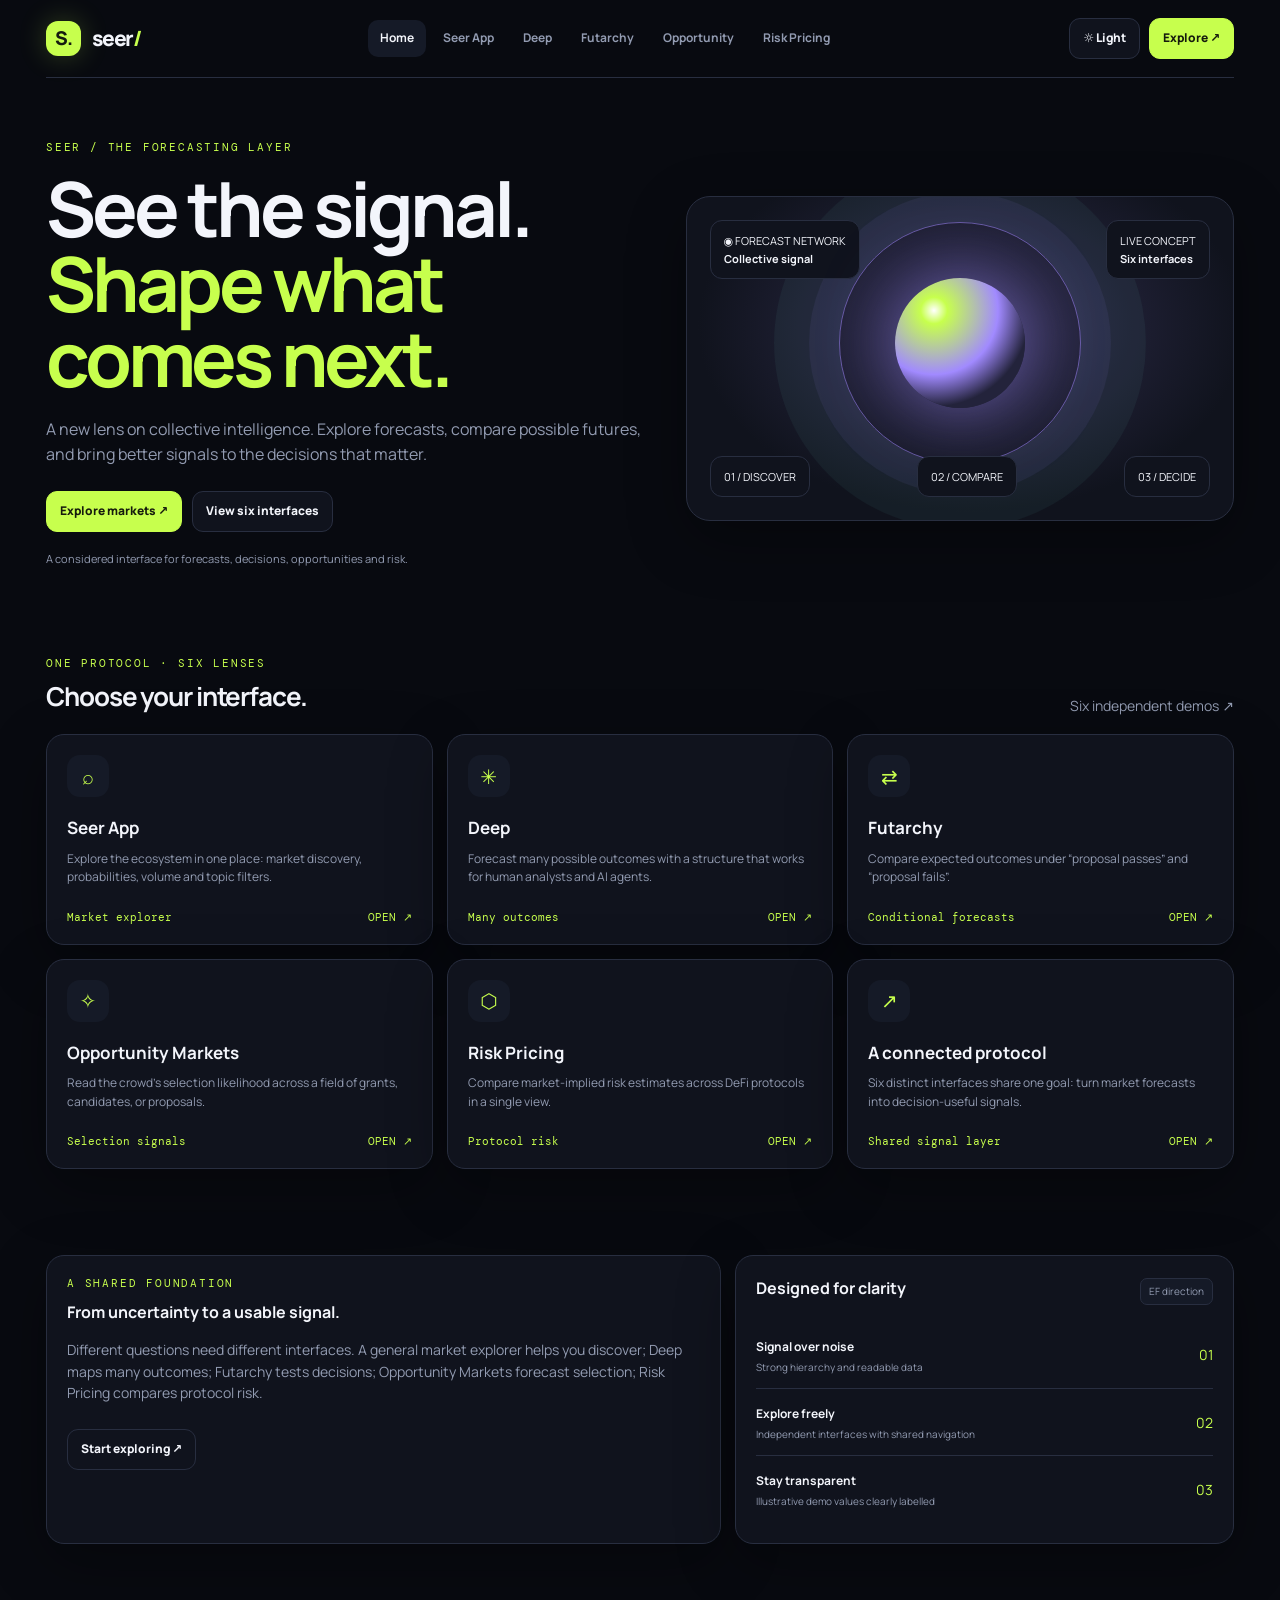
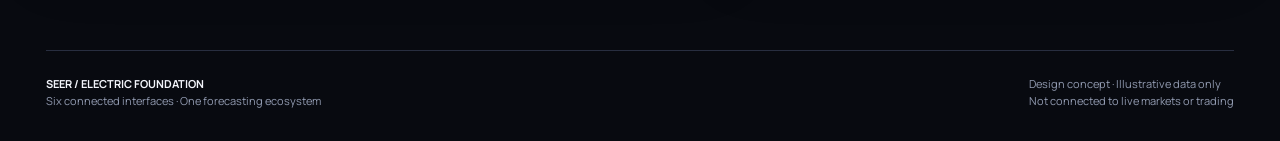
==== commit 00ebe8d3: "Add files via upload" ====
--- a/index.html
+++ b/index.html
@@ -1,89 +1 @@
-<!doctype html><html lang="en"><head><meta charset="utf-8"><meta name="viewport" content="width=device-width,initial-scale=1"><title>Seer Homepage — Seer</title><meta name="description" content="Seer Homepage — Seer interface concept"><style>
-:root{--bg:#090b12;--panel:#111522;--panel2:#151b2c;--line:#252d43;--text:#f3f5ff;--muted:#929bb7;--purple:#9a7bff;--cyan:#57e6d4;--pink:#ff79bd;--yellow:#ffd166;--green:#65e6a5}
-*{box-sizing:border-box}body{margin:0;background:radial-gradient(ellipse at 70% -15%,#29205b 0,transparent 42%),var(--bg);color:var(--text);font:15px/1.5 Inter,ui-sans-serif,system-ui,-apple-system,Segoe UI,sans-serif}button,a{font:inherit}button{cursor:pointer}.shell{max-width:1280px;margin:auto;padding:0 24px}.top{height:76px;display:flex;align-items:center;justify-content:space-between;border-bottom:1px solid #20263a;gap:18px}.brand{display:flex;align-items:center;gap:10px;font-weight:800;letter-spacing:-.04em;font-size:22px}.mark{width:34px;height:34px;border-radius:11px;background:linear-gradient(135deg,var(--cyan),var(--purple));display:grid;place-items:center;color:#0b1020;font-weight:900}.toplinks{display:flex;gap:8px;flex-wrap:wrap}.navbtn,.btn{border:1px solid var(--line);background:#111522;color:var(--text);padding:9px 13px;border-radius:10px}.navbtn.active{background:#2b2451;border-color:#7963d4;color:white}.btn.primary{background:linear-gradient(110deg,#8f75ff,#5e5eea);border:0;font-weight:750}.btn.ghost{background:transparent}.eyebrow{font-size:11px;letter-spacing:.17em;text-transform:uppercase;color:var(--cyan);font-weight:800}.hero{padding:66px 0 42px;display:grid;grid-template-columns:1.15fr .85fr;gap:36px;align-items:center}.hero h1{font-size:clamp(38px,5.7vw,72px);line-height:1.02;letter-spacing:-.065em;margin:16px 0}.gradient{background:linear-gradient(95deg,#fff 5%,#a8a2ff 48%,#60ead7 100%);color:transparent;background-clip:text}.lead{color:#b1bad2;font-size:17px;max-width:620px}.actions{display:flex;gap:10px;flex-wrap:wrap;margin-top:24px}.orbwrap{min-height:320px;border:1px solid #302b51;border-radius:26px;background:radial-gradient(circle at 50% 42%,#312565 0,#17172d 36%,#0d111d 72%);display:grid;place-items:center;position:relative;overflow:hidden}.orb{width:190px;height:190px;border-radius:50%;background:radial-gradient(circle at 30% 25%,#e1fff8 0,#71ebdd 8%,#8671ff 39%,#392b7a 67%,#111522 72%);box-shadow:0 0 60px #8a6cff66,0 0 120px #51e8d344;position:relative}.orb:before,.orb:after{content:"";position:absolute;border:1px solid #9d8cff88;border-radius:50%;inset:-30px;transform:rotate(-28deg) scaleY(.48)}.orb:after{inset:-58px;transform:rotate(35deg) scaleY(.38);border-color:#60ead777}.float{position:absolute;padding:9px 12px;border:1px solid #393a60;background:#111523d9;border-radius:12px;font-size:12px;color:#dce2ff}.float.a{top:16%;left:8%}.float.b{right:7%;top:27%}.float.c{bottom:15%;left:22%}.sectionhead{display:flex;align-items:end;justify-content:space-between;gap:15px;margin:34px 0 18px}.sectionhead h2{margin:4px 0;font-size:28px;letter-spacing:-.04em}.muted{color:var(--muted)}.grid{display:grid;grid-template-columns:repeat(3,1fr);gap:14px}.tile,.card{background:linear-gradient(150deg,#141a2b,#0f1320);border:1px solid var(--line);border-radius:18px;padding:20px}.tile{transition:.2s;cursor:pointer}.tile:hover{transform:translateY(-3px);border-color:#7767cb}.tileicon{width:42px;height:42px;border-radius:13px;background:#242243;color:var(--cyan);display:grid;place-items:center;font-size:20px;margin-bottom:18px}.tile h3{margin:0 0 7px;font-size:18px}.tile p{margin:0;color:var(--muted);font-size:13px}.tilefoot{display:flex;justify-content:space-between;margin-top:22px;color:#c6c9ff;font-size:12px}.page{padding:38px 0 70px}.pagehead{display:flex;justify-content:space-between;gap:20px;align-items:start;margin-bottom:25px}.pagehead h1{font-size:clamp(32px,4vw,48px);letter-spacing:-.055em;line-height:1.05;margin:8px 0 12px}.stats{display:grid;grid-template-columns:repeat(4,1fr);gap:12px;margin:20px 0}.stat{padding:17px;border-radius:15px;background:#111522;border:1px solid var(--line)}.stat small{color:var(--muted)}.stat strong{display:block;font-size:25px;letter-spacing:-.04em;margin-top:5px}.up{color:var(--green)}.down{color:var(--pink)}.toolbar{display:flex;gap:10px;align-items:center;flex-wrap:wrap;margin:20px 0}.search{flex:1;min-width:180px;background:#0d111d;border:1px solid var(--line);padding:11px 13px;border-radius:10px;color:white}.pills{display:flex;gap:7px;flex-wrap:wrap}.pill{border:1px solid var(--line);padding:7px 10px;border-radius:9px;background:#111522;color:#aeb7d1;font-size:12px}.pill.active{background:#282449;border-color:#7965d5;color:white}.tablewrap{overflow:auto;border:1px solid var(--line);border-radius:16px;background:#101421}.table{width:100%;border-collapse:collapse;min-width:650px}.table th,.table td{text-align:left;padding:15px 17px;border-bottom:1px solid #222a3e}.table th{font-size:11px;text-transform:uppercase;letter-spacing:.1em;color:#929bb7;font-weight:700}.table tr:last-child td{border-bottom:0}.marketname{font-weight:700}.sub{font-size:12px;color:var(--muted)}.price{font-weight:800}.tag{display:inline-block;padding:4px 8px;border-radius:7px;background:#1c2b35;color:var(--cyan);font-size:11px}.tag.purple{background:#292342;color:#c6b7ff}.tag.pink{background:#382033;color:#ff9dce}.split{display:grid;grid-template-columns:1.3fr .7fr;gap:15px}.barrow{margin:17px 0}.barlabel{display:flex;justify-content:space-between;gap:10px;font-size:13px;margin-bottom:7px}.bar{height:8px;background:#252b40;border-radius:99px;overflow:hidden}.bar span{display:block;height:100%;border-radius:99px;background:linear-gradient(90deg,var(--purple),var(--cyan))}.outcomes{display:grid;grid-template-columns:repeat(2,1fr);gap:10px}.outcome{padding:15px;border:1px solid var(--line);border-radius:14px;background:#0d111d}.outcome strong{display:block;font-size:20px;margin:5px 0}.footer{border-top:1px solid #20263a;padding:22px 0;color:#78829e;font-size:12px;display:flex;justify-content:space-between;gap:12px;flex-wrap:wrap}.hidden{display:none!important}.notice{padding:13px 15px;border:1px solid #3b3564;background:#17152c;color:#c8c2ff;border-radius:12px;font-size:13px;margin:15px 0}.chart{height:190px;display:flex;align-items:end;gap:8px;padding:15px 8px 0;border-bottom:1px solid #30364a;background:linear-gradient(180deg,#15162a,transparent);border-radius:12px 12px 0 0}.chart span{flex:1;border-radius:5px 5px 0 0;background:linear-gradient(180deg,#9b82ff,#5ee4d3);opacity:.85;min-width:8px}.chartlabels{display:flex;justify-content:space-between;color:var(--muted);font-size:11px;margin-top:8px}
-@media(max-width:800px){.hero{grid-template-columns:1fr;padding-top:42px}.orbwrap{min-height:260px}.grid{grid-template-columns:repeat(2,1fr)}.stats{grid-template-columns:repeat(2,1fr)}.split{grid-template-columns:1fr}.top{height:auto;padding:16px 0;align-items:flex-start;flex-direction:column}.toplinks{width:100%}.navbtn{font-size:12px;padding:7px 9px}.shell{padding:0 16px}.pagehead{flex-direction:column}}@media(max-width:480px){.grid{grid-template-columns:1fr}.hero h1{font-size:43px}.tile{padding:17px}.outcomes{grid-template-columns:1fr}}
-
-
-/* EF-inspired refinement: restrained electric violet, cyan accents, clearer hierarchy */
-:root{
- --bg:#080a12;--panel:#101522;--panel2:#151c2c;--line:#283149;
- --text:#f4f6ff;--muted:#9ba6c2;--purple:#a18aff;--cyan:#66ead8;
- --pink:#ff86c8;--yellow:#ffd875;--green:#70e7ae;
-}
-body{background:radial-gradient(ellipse at 80% -20%,#29235a 0,transparent 40%),radial-gradient(ellipse at 0% 30%,#102d37 0,transparent 30%),var(--bg)}
-.top{position:sticky;top:0;z-index:20;background:#090b13eF;backdrop-filter:blur(18px)}
-.brand{letter-spacing:-.055em}.mark{box-shadow:0 0 22px #8f7bff44}
-.navbtn,.btn,.pill{transition:background .18s,border-color .18s,transform .18s}
-.navbtn:hover,.btn:hover,.pill:hover{border-color:#8473dd;transform:translateY(-1px)}
-.navbtn.active{background:linear-gradient(135deg,#30255c,#182b3b);border-color:#8572e6}
-.btn.primary{background:linear-gradient(110deg,#a18aff,#6966ed);box-shadow:0 8px 24px #7462ef2a;color:#fff}
-.hero h1,.pagehead h1{max-width:850px}
-.orbwrap{box-shadow:inset 0 0 80px #9a82ff0a}
-.tile,.card,.stat,.tablewrap{box-shadow:0 12px 30px #00000012}
-.tile{position:relative;overflow:hidden}
-.tile:after{content:"";position:absolute;inset:auto -35px -70px auto;width:130px;height:130px;border-radius:50%;background:#8b79ff0d;pointer-events:none}
-.tile:hover{box-shadow:0 14px 34px #00000030}
-input:focus,button:focus-visible,a:focus-visible{outline:2px solid var(--cyan);outline-offset:2px}
-.notice{border:1px solid #37345c;background:linear-gradient(90deg,#201b3b88,#10272c88);padding:12px 15px;border-radius:12px;color:#c7cce4;font-size:13px;margin-bottom:20px}
-.chartbox{border:1px solid var(--line);background:linear-gradient(160deg,#141a2a,#0c111b);border-radius:16px;padding:18px}
-.chartbars{height:145px;display:flex;align-items:end;gap:8px;margin-top:15px;border-bottom:1px solid var(--line);padding:0 4px}
-.chartbars span{flex:1;min-width:8px;border-radius:5px 5px 0 0;background:linear-gradient(180deg,var(--cyan),#8274f5);opacity:.88}
-.chartlegend{display:flex;justify-content:space-between;color:var(--muted);font-size:11px;margin-top:9px}
-.badge{display:inline-flex;align-items:center;gap:6px;border:1px solid #35415a;border-radius:999px;padding:5px 9px;color:#d8dcf4;font-size:11px}
-.badge:before{content:"";width:6px;height:6px;border-radius:50%;background:var(--cyan)}
-@media(max-width:760px){
- .shell{padding:0 14px}.top{height:auto;min-height:70px;align-items:flex-start;padding:14px 0;flex-direction:column}
- .toplinks{width:100%;overflow-x:auto;flex-wrap:nowrap;padding-bottom:3px}
- .navbtn{white-space:nowrap;padding:8px 10px;font-size:12px}
- .hero{padding:38px 0 26px;grid-template-columns:1fr;gap:22px}
- .orbwrap{min-height:250px}.orb{width:145px;height:145px}
- .grid{grid-template-columns:1fr}.stats{grid-template-columns:repeat(2,minmax(0,1fr))}
- .page{padding:26px 0 45px}.pagehead{flex-direction:column}
-}
-</style></head><body><div class="shell"><header class="top"><a class="brand" href="index.html" style="text-decoration:none;color:inherit"><span class="mark">S</span> seer<span style="color:var(--cyan)">.</span></a><nav class="toplinks" id="nav"><a class="navbtn active" href="index.html">Overview</a><a class="navbtn" href="app.html">Explore</a><a class="navbtn" href="deep.html">Deep</a><a class="navbtn" href="futarchy.html">Futarchy</a><a class="navbtn" href="opportunity.html">Opportunity</a><a class="navbtn" href="risk.html">Risk Pricing</a></nav></header><main><section id="home" class="view">
-  <div class="hero">
-    <div><div class="eyebrow">The signal beneath the surface</div><h1>Markets that help us <span class="gradient">see what’s next.</span></h1><p class="lead">Seer is the protocol for turning collective forecasts into useful signals — across decisions, discoveries, opportunities, and risk.</p><div class="actions"><a class="btn primary" href="app.html" style="text-decoration:none;display:inline-block">Explore markets ↗</a><a class="btn ghost" href="deep.html" style="text-decoration:none;display:inline-block">Discover the ecosystem</a></div><p class="sub" style="margin-top:18px">A connected forecasting layer for better-informed decisions.</p></div>
-    <div class="orbwrap"><div class="orb"></div><div class="float a">◈  Open markets</div><div class="float b">↗  Collective signal</div><div class="float c">◎  Onchain forecasts</div></div>
-  </div>
-  <div class="sectionhead"><div><div class="eyebrow">One protocol · Many lenses</div><h2>Six ways to read the future</h2></div><span class="muted">Built on Seer</span></div>
-  <div class="grid">
-    <a class="tile" href="app.html"><div class="tileicon">⌕</div><h3>Seer App</h3><p>Explore markets across the entire Seer ecosystem, all in one place.</p><div class="tilefoot"><span>Market explorer</span><span>↗</span></div></a>
-    <a class="tile" href="deep.html"><div class="tileicon">✳</div><h3>Deep</h3><p>Map complex questions with many possible outcomes, built for humans and agents.</p><div class="tilefoot"><span>Multi-outcome</span><span>↗</span></div></a>
-    <a class="tile" href="futarchy.html"><div class="tileicon">⇄</div><h3>Futarchy</h3><p>Compare expected success if a proposal passes versus if it does not.</p><div class="tilefoot"><span>Decision signals</span><span>↗</span></div></a>
-    <a class="tile" href="opportunity.html"><div class="tileicon">✧</div><h3>Opportunity Markets</h3><p>Surface which submissions the crowd thinks are most likely to be selected.</p><div class="tilefoot"><span>Selection signals</span><span>↗</span></div></a>
-    <a class="tile" href="risk.html"><div class="tileicon">⬡</div><h3>Risk Pricing</h3><p>Compare market-implied risk estimates across DeFi protocols.</p><div class="tilefoot"><span>Risk intelligence</span><span>↗</span></div></a>
-    <a class="tile" href="app.html"><div class="tileicon">⌘</div><h3>Open infrastructure</h3><p>A shared layer of transparent market data and community intelligence.</p><div class="tilefoot"><span>Protocol layer</span><span>↗</span></div></a>
-  </div>
-  <div class="sectionhead"><div><div class="eyebrow">The protocol view</div><h2>One signal, many applications</h2></div></div>
-  <div class="card"><div class="split"><div><h3 style="margin-top:0">From market activity to useful insight</h3><p class="muted">Seer’s applications serve different questions, but share a common foundation: markets turn diverse views into visible, updateable signals. Use those signals to inform decisions — never to replace human judgement.</p></div><div><div class="barrow"><div class="barlabel"><span>Discover</span><span>01</span></div><div class="bar"><span style="width:95%"></span></div></div><div class="barrow"><div class="barlabel"><span>Compare</span><span>02</span></div><div class="bar"><span style="width:72%"></span></div></div><div class="barrow"><div class="barlabel"><span>Decide with context</span><span>03</span></div><div class="bar"><span style="width:86%"></span></div></div></div></div></div>
-</section></main><footer class="footer"><span>◈ SEER · A connected forecasting ecosystem</span><span>Concept prototype · Illustrative data · Not connected to live markets</span></footer></div>
-<script>
-let currentFilter='all';
-function filterRows(){
- const q=(document.getElementById('marketSearch')?.value||'').toLowerCase();
- document.querySelectorAll('#markets tbody tr').forEach(r=>{
-  const matches=r.innerText.toLowerCase().includes(q);
-  const category=currentFilter==='all'||r.dataset.category===currentFilter;
-  r.style.display=matches&&category?'':'none';
- });
-}
-function setFilter(btn,filter){
- currentFilter=filter;
- document.querySelectorAll('.pills .pill').forEach(p=>p.classList.remove('active'));
- btn.classList.add('active'); filterRows();
-}
-function filterSubs(){
- const q=(document.getElementById('subSearch')?.value||'').toLowerCase();
- document.querySelectorAll('#submissions tbody tr').forEach(r=>r.style.display=r.innerText.toLowerCase().includes(q)?'':'none');
-}
-function toggleDetails(btn){
- const target=document.getElementById(btn.dataset.target);
- if(target){target.hidden=!target.hidden;btn.setAttribute('aria-expanded',String(!target.hidden));}
-}
-document.addEventListener('DOMContentLoaded',()=>{
- document.querySelectorAll('[data-action="demo"]').forEach(btn=>btn.addEventListener('click',()=>{
-  btn.textContent=btn.textContent.includes('Saved')?'Save market':'Saved ✓';
- }));
-});
-</script>
-</body></html>+<!doctype html><html lang="en" data-theme="dark"><head><meta charset="utf-8"><meta name="viewport" content="width=device-width,initial-scale=1"><meta name="theme-color" content="#080a10"><meta name="description" content="A new lens on collective intelligence. Explore forecasts, compare possible futures, and bring better signals to the decisions that matter."><title>Seer — Forecasting, made useful</title><link rel="stylesheet" href="styles.css"></head><body><div class="wrap"><header class="topbar"><a class="brand" href="index.html"><span class="brandmark">S.</span><span>seer<span style="color:var(--accent)">/</span></span></a><nav class="nav"><a class="active" href="index.html">Home</a><a class="" href="app.html">Seer App</a><a class="" href="deep.html">Deep</a><a class="" href="futarchy.html">Futarchy</a><a class="" href="opportunity.html">Opportunity</a><a class="" href="risk.html">Risk Pricing</a></nav><div class="right"><button class="theme" data-theme-toggle>☼ Light</button><a class="btn primary" href="app.html">Explore ↗</a></div></header><main><section class="hero"><div><div class="eyebrow">SEER / THE FORECASTING LAYER</div><h1>See the signal.<br><em>Shape what comes next.</em></h1><p class="lead">A new lens on collective intelligence. Explore forecasts, compare possible futures, and bring better signals to the decisions that matter.</p><div class="actions"><a class="btn primary" href="app.html">Explore markets ↗</a><a class="btn" href="#interfaces">View six interfaces</a></div><p class="muted" style="font-size:11px;margin-top:18px">A considered interface for forecasts, decisions, opportunities and risk.</p></div><div class="visual"><div class="visualtop"><div class="mini">◉ FORECAST NETWORK<br><strong>Collective signal</strong></div><div class="mini">LIVE CONCEPT<br><strong>Six interfaces</strong></div></div><div class="orbit"></div><div class="visualbottom"><div class="mini">01 / DISCOVER</div><div class="mini">02 / COMPARE</div><div class="mini">03 / DECIDE</div></div></div></section><section class="section" id="interfaces"><div class="sectionhead"><div><div class="eyebrow">One protocol · Six lenses</div><h2>Choose your interface.</h2></div><span class="muted">Six independent demos ↗</span></div><div class="grid"><a class="tile" href="app.html"><div class="tileicon">⌕</div><h3>Seer App</h3><p>Explore the ecosystem in one place: market discovery, probabilities, volume and topic filters.</p><div class="tilefoot"><span>Market explorer</span><span>OPEN ↗</span></div></a><a class="tile" href="deep.html"><div class="tileicon">✳</div><h3>Deep</h3><p>Forecast many possible outcomes with a structure that works for human analysts and AI agents.</p><div class="tilefoot"><span>Many outcomes</span><span>OPEN ↗</span></div></a><a class="tile" href="futarchy.html"><div class="tileicon">⇄</div><h3>Futarchy</h3><p>Compare expected outcomes under “proposal passes” and “proposal fails”.</p><div class="tilefoot"><span>Conditional forecasts</span><span>OPEN ↗</span></div></a><a class="tile" href="opportunity.html"><div class="tileicon">✧</div><h3>Opportunity Markets</h3><p>Read the crowd’s selection likelihood across a field of grants, candidates, or proposals.</p><div class="tilefoot"><span>Selection signals</span><span>OPEN ↗</span></div></a><a class="tile" href="risk.html"><div class="tileicon">⬡</div><h3>Risk Pricing</h3><p>Compare market-implied risk estimates across DeFi protocols in a single view.</p><div class="tilefoot"><span>Protocol risk</span><span>OPEN ↗</span></div></a><a class="tile" href="app.html"><div class="tileicon">↗</div><h3>A connected protocol</h3><p>Six distinct interfaces share one goal: turn market forecasts into decision-useful signals.</p><div class="tilefoot"><span>Shared signal layer</span><span>OPEN ↗</span></div></a></div></section><section class="section"><div class="cols"><div class="panel"><div class="eyebrow">A shared foundation</div><h3 style="margin-top:10px">From uncertainty to a usable signal.</h3><p class="muted">Different questions need different interfaces. A general market explorer helps you discover; Deep maps many outcomes; Futarchy tests decisions; Opportunity Markets forecast selection; Risk Pricing compares protocol risk.</p><div class="actions"><a class="btn" href="app.html">Start exploring ↗</a></div></div><div class="panel"><div class="panelhead"><h3>Designed for clarity</h3><span class="tag">EF direction</span></div><div class="rowitem"><div><strong>Signal over noise</strong><small>Strong hierarchy and readable data</small></div><span class="positive">01</span></div><div class="rowitem"><div><strong>Explore freely</strong><small>Independent interfaces with shared navigation</small></div><span class="positive">02</span></div><div class="rowitem"><div><strong>Stay transparent</strong><small>Illustrative demo values clearly labelled</small></div><span class="positive">03</span></div></div></div></section></main><footer class="footer"><span><strong>SEER / ELECTRIC FOUNDATION</strong><br>Six connected interfaces · One forecasting ecosystem</span><span>Design concept · Illustrative data only<br>Not connected to live markets or trading</span></footer></div><script src="app.js"></script></body></html>
--- a/styles.css
+++ b/styles.css
@@ -0,0 +1,5 @@
+@import url('https://fonts.googleapis.com/css2?family=DM+Mono:wght@400;500&family=Manrope:wght@400;500;600;700;800&display=swap');
+:root{color-scheme:dark;--bg:#080a10;--surface:#10131d;--surface2:#151a27;--line:#282e40;--text:#f3f5fb;--muted:#929bb1;--accent:#c7ff4d;--purple:#a18aff;--cyan:#75e8d4;--red:#ff7c9b;--shadow:0 18px 60px #0005}
+[data-theme=light]{color-scheme:light;--bg:#f5f6f1;--surface:#fff;--surface2:#edf0e7;--line:#dce1d3;--text:#161a19;--muted:#68706a;--accent:#4b6f00;--purple:#7353d8;--cyan:#167e73;--red:#c83f61;--shadow:0 18px 50px #202a1010}
+*{box-sizing:border-box}html{scroll-behavior:smooth}body{margin:0;background:var(--bg);color:var(--text);font:14px/1.55 Manrope,system-ui,sans-serif;transition:background .2s,color .2s}a{color:inherit;text-decoration:none}button,input,select{font:inherit}button{cursor:pointer}.wrap{max-width:1240px;margin:auto;padding:0 26px}.topbar{height:78px;display:flex;align-items:center;justify-content:space-between;gap:22px;border-bottom:1px solid var(--line)}.brand{display:flex;align-items:center;gap:11px;font-size:21px;font-weight:800;letter-spacing:-1.2px;white-space:nowrap}.brandmark{width:35px;height:35px;border-radius:12px;background:var(--accent);color:#151a10;display:grid;place-items:center;font-size:19px;font-weight:900;box-shadow:0 0 28px color-mix(in srgb,var(--accent) 22%,transparent)}.nav{display:flex;gap:5px;align-items:center;overflow-x:auto}.nav a{white-space:nowrap;padding:9px 12px;border-radius:10px;color:var(--muted);font-size:12px;font-weight:700}.nav a:hover,.nav a.active{background:var(--surface2);color:var(--text)}.right{display:flex;gap:9px;align-items:center}.theme,.btn{border:1px solid var(--line);background:var(--surface);color:var(--text);padding:10px 13px;border-radius:11px;font-size:12px;font-weight:800}.btn.primary{background:var(--accent);color:#161b0d;border-color:var(--accent)}.btn:hover,.theme:hover{transform:translateY(-1px)}.eyebrow{color:var(--accent);font:11px 'DM Mono',monospace;letter-spacing:1.8px;text-transform:uppercase}.hero{padding:62px 0 38px;display:grid;grid-template-columns:1.05fr .95fr;gap:34px;align-items:center}.hero h1{font-size:clamp(40px,6vw,76px);line-height:.99;letter-spacing:-4px;margin:17px 0 20px;max-width:760px}.hero h1 em{font-style:normal;color:var(--accent)}.lead{font-size:16px;color:var(--muted);max-width:610px}.actions{display:flex;gap:10px;flex-wrap:wrap;margin-top:25px}.visual{min-height:325px;border:1px solid var(--line);border-radius:24px;background:radial-gradient(ellipse at 52% 40%,color-mix(in srgb,var(--purple) 24%,var(--surface)),var(--surface) 68%);position:relative;overflow:hidden;padding:23px;display:flex;flex-direction:column;justify-content:space-between;box-shadow:var(--shadow)}.visual:before{content:'';position:absolute;width:240px;height:240px;border:1px solid color-mix(in srgb,var(--purple) 55%,transparent);border-radius:50%;left:50%;top:45%;transform:translate(-50%,-50%);box-shadow:0 0 0 30px color-mix(in srgb,var(--purple) 7%,transparent),0 0 0 65px color-mix(in srgb,var(--cyan) 5%,transparent)}.visualtop,.visualbottom{position:relative;z-index:1;display:flex;justify-content:space-between;gap:12px}.mini{background:var(--surface);border:1px solid var(--line);border-radius:12px;padding:11px 13px;font-size:11px}.orbit{position:absolute;z-index:1;left:50%;top:45%;transform:translate(-50%,-50%);width:130px;height:130px;border-radius:50%;background:radial-gradient(circle at 30% 25%,#fff,var(--accent) 10%,var(--purple) 48%,#23233b 72%);box-shadow:0 0 70px color-mix(in srgb,var(--purple) 55%,transparent)}.section{padding:28px 0 40px}.sectionhead{display:flex;justify-content:space-between;align-items:end;gap:15px;margin:12px 0 18px}.sectionhead h2{font-size:26px;letter-spacing:-1.1px;margin:6px 0 0}.muted{color:var(--muted)}.grid{display:grid;grid-template-columns:repeat(3,minmax(0,1fr));gap:14px}.tile,.panel,.stat{background:var(--surface);border:1px solid var(--line);border-radius:18px;padding:20px;box-shadow:var(--shadow)}.tile{transition:.18s;min-height:190px;display:flex;flex-direction:column}.tile:hover{transform:translateY(-3px);border-color:var(--accent)}.tileicon{width:42px;height:42px;display:grid;place-items:center;border-radius:13px;background:var(--surface2);color:var(--accent);font-size:20px;margin-bottom:18px}.tile h3{font-size:17px;margin:0 0 8px}.tile p{font-size:12px;color:var(--muted);margin:0}.tilefoot{display:flex;justify-content:space-between;margin-top:auto;padding-top:23px;color:var(--accent);font:11px 'DM Mono',monospace}.pagehead{padding:48px 0 24px;display:flex;justify-content:space-between;align-items:end;gap:20px}.pagehead h1{font-size:clamp(36px,5vw,58px);letter-spacing:-2.6px;line-height:1.03;margin:10px 0}.pagehead p{color:var(--muted);max-width:650px}.stats{display:grid;grid-template-columns:repeat(4,1fr);gap:12px;margin:18px 0 24px}.stat small{color:var(--muted);font-size:11px}.stat strong{display:block;font-size:26px;letter-spacing:-1px;margin-top:7px}.positive{color:var(--accent)}.negative{color:var(--red)}.toolbar{display:flex;gap:9px;flex-wrap:wrap;margin:20px 0}.search,.select{background:var(--surface);border:1px solid var(--line);border-radius:11px;padding:12px 14px;color:var(--text);min-width:180px}.search{flex:1}.pills{display:flex;gap:6px;flex-wrap:wrap}.pill{border:1px solid var(--line);background:var(--surface);color:var(--muted);border-radius:9px;padding:9px 11px;font-size:11px;font-weight:800}.pill.active{background:var(--surface2);color:var(--text);border-color:var(--accent)}.tablewrap{overflow:auto;border:1px solid var(--line);border-radius:16px;background:var(--surface)}table{width:100%;border-collapse:collapse;min-width:680px}th,td{text-align:left;padding:15px 17px;border-bottom:1px solid var(--line)}th{font:10px 'DM Mono',monospace;color:var(--muted);text-transform:uppercase;letter-spacing:1.1px}tbody tr:last-child td{border-bottom:0}tbody tr:hover{background:var(--surface2)}.market{font-weight:800}.sub{display:block;color:var(--muted);font-size:11px;margin-top:4px}.tag{display:inline-flex;border:1px solid var(--line);background:var(--surface2);padding:5px 8px;border-radius:7px;font-size:10px;color:var(--muted);white-space:nowrap}.prob{font-weight:800;font-size:16px}.bar{height:7px;background:var(--surface2);border-radius:99px;overflow:hidden;min-width:70px;margin-top:7px}.bar span{display:block;height:100%;background:var(--accent);border-radius:99px}.cols{display:grid;grid-template-columns:1.15fr .85fr;gap:14px;margin:18px 0}.panel h3{margin:0 0 6px;font-size:16px}.panelhead{display:flex;justify-content:space-between;align-items:center;gap:12px;margin-bottom:15px}.chart{height:150px;display:flex;align-items:end;gap:8px;border-bottom:1px solid var(--line);padding:10px 2px 0}.chart span{flex:1;min-width:5px;border-radius:5px 5px 0 0;background:linear-gradient(180deg,var(--accent),var(--purple));opacity:.9}.legend{display:flex;justify-content:space-between;font-size:10px;color:var(--muted);margin-top:9px}.rowitem{display:flex;justify-content:space-between;align-items:center;gap:14px;padding:13px 0;border-bottom:1px solid var(--line)}.rowitem:last-child{border:0}.rowitem strong{font-size:12px}.rowitem small{display:block;color:var(--muted);font-size:10px;margin-top:3px}.callout{border:1px solid color-mix(in srgb,var(--accent) 30%,var(--line));background:color-mix(in srgb,var(--accent) 5%,var(--surface));border-radius:14px;padding:14px 16px;color:var(--muted);font-size:12px;margin:18px 0}.footer{border-top:1px solid var(--line);margin-top:48px;padding:24px 0 32px;color:var(--muted);font-size:11px;display:flex;justify-content:space-between;gap:12px;flex-wrap:wrap}.footer strong{color:var(--text)}.outcomes{display:grid;grid-template-columns:repeat(2,1fr);gap:10px}.outcome{border:1px solid var(--line);background:var(--surface2);padding:15px;border-radius:13px}.outcome strong{display:block;font-size:23px;margin:7px 0}.outcome small{color:var(--muted)}.spread{display:grid;grid-template-columns:repeat(3,1fr);gap:12px}.choice{border:1px solid var(--line);border-radius:15px;background:var(--surface);padding:17px}.choice h3{margin:0 0 5px;font-size:14px}.choice .big{font-size:29px;font-weight:800;letter-spacing:-1px}.choice p{font-size:11px;color:var(--muted)}.range{width:100%;accent-color:var(--accent)}
+@media(max-width:900px){.topbar{height:auto;padding:15px 0;flex-wrap:wrap}.nav{order:3;width:100%;padding-bottom:3px}.hero{grid-template-columns:1fr;padding-top:42px}.visual{min-height:260px}.grid{grid-template-columns:repeat(2,minmax(0,1fr))}.cols{grid-template-columns:1fr}.stats{grid-template-columns:repeat(2,1fr)}}@media(max-width:560px){.wrap{padding:0 15px}.right{margin-left:auto}.brand{font-size:19px}.theme{padding:9px}.hero h1{font-size:45px;letter-spacing:-2.5px}.pagehead{align-items:start;flex-direction:column;padding-top:32px}.grid,.spread{grid-template-columns:1fr}.stats{gap:8px}.stat{padding:14px}.stat strong{font-size:22px}.sectionhead h2{font-size:23px}.outcomes{grid-template-columns:1fr}.footer{margin-top:30px}}
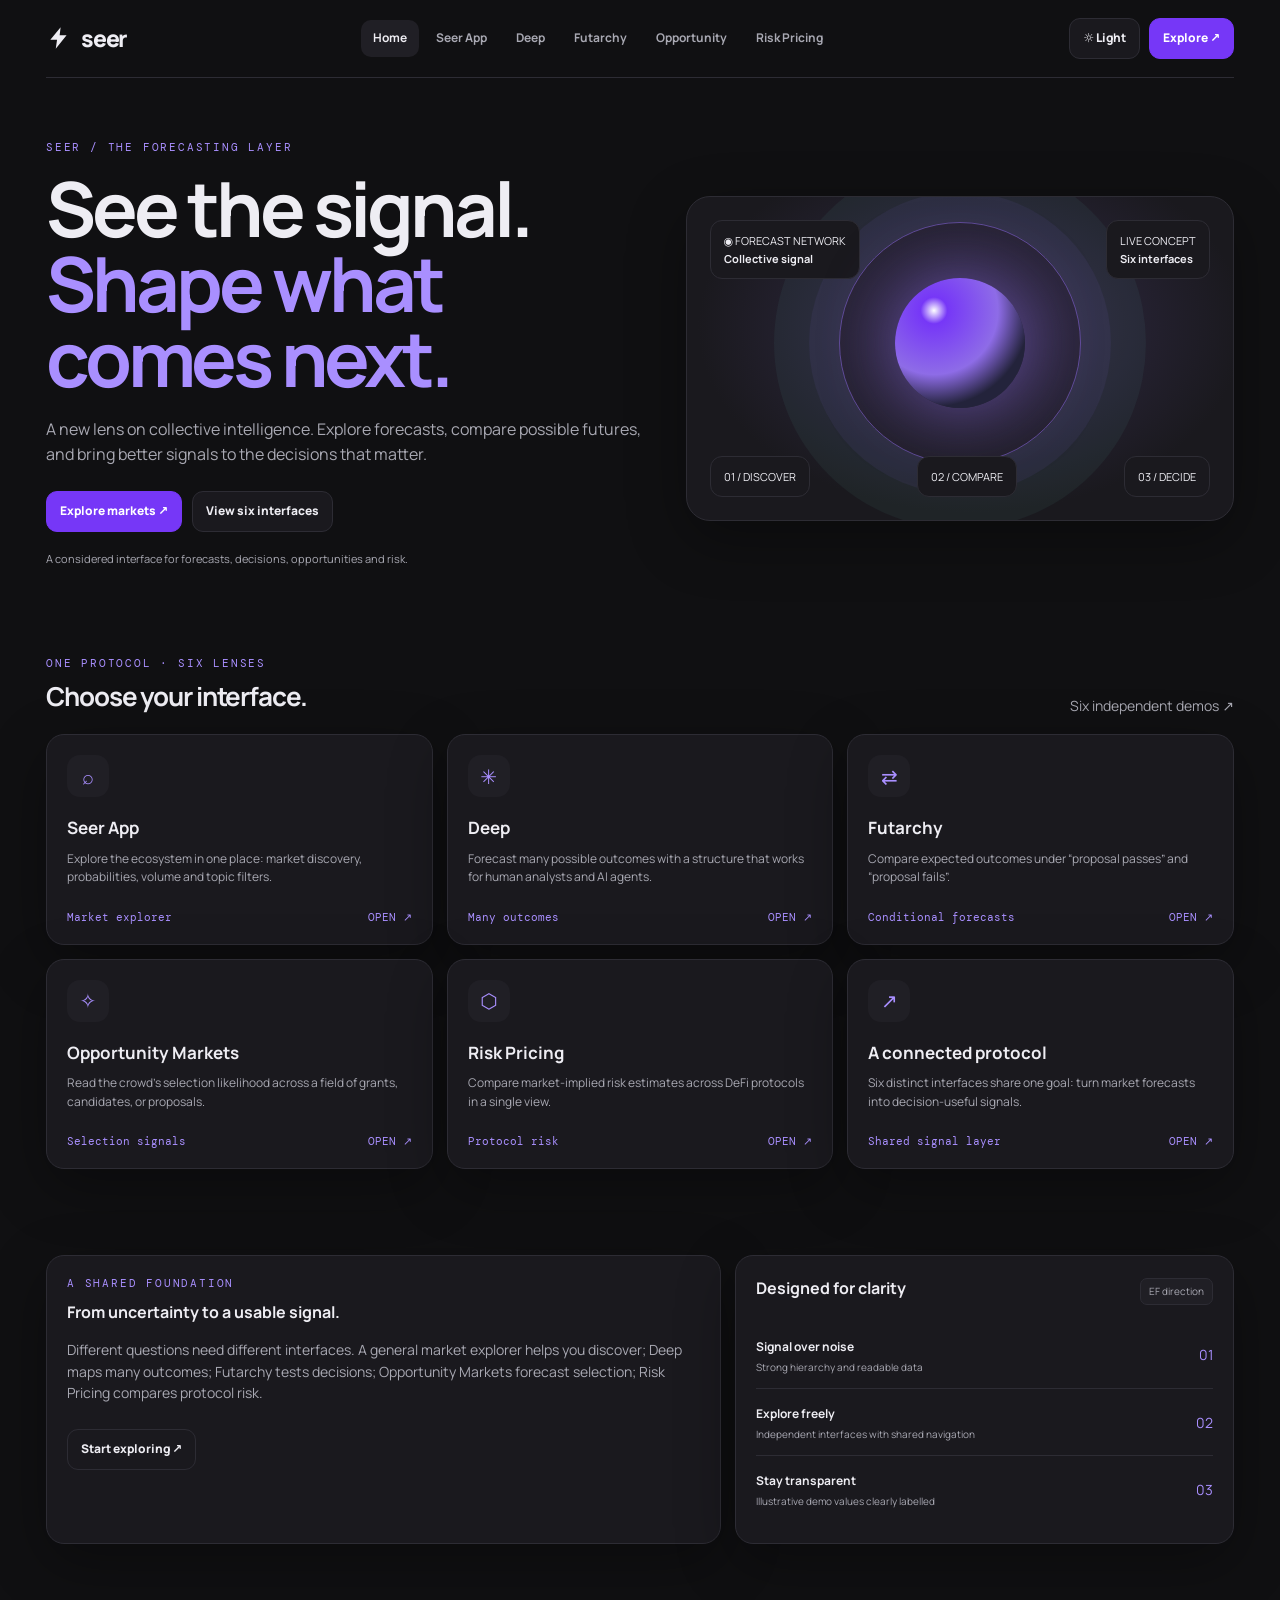
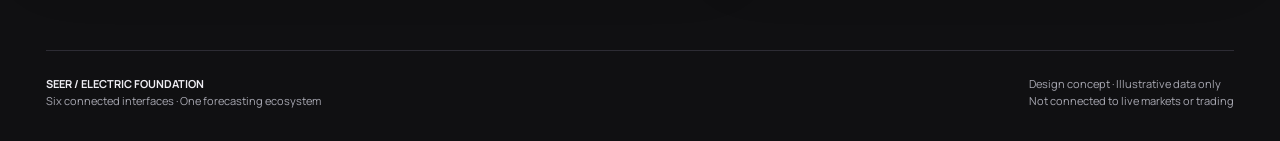
==== commit fdc87a42: "Add files via upload" ====
--- a/index.html
+++ b/index.html
@@ -1 +1 @@
-<!doctype html><html lang="en" data-theme="dark"><head><meta charset="utf-8"><meta name="viewport" content="width=device-width,initial-scale=1"><meta name="theme-color" content="#080a10"><meta name="description" content="A new lens on collective intelligence. Explore forecasts, compare possible futures, and bring better signals to the decisions that matter."><title>Seer — Forecasting, made useful</title><link rel="stylesheet" href="styles.css"></head><body><div class="wrap"><header class="topbar"><a class="brand" href="index.html"><span class="brandmark">S.</span><span>seer<span style="color:var(--accent)">/</span></span></a><nav class="nav"><a class="active" href="index.html">Home</a><a class="" href="app.html">Seer App</a><a class="" href="deep.html">Deep</a><a class="" href="futarchy.html">Futarchy</a><a class="" href="opportunity.html">Opportunity</a><a class="" href="risk.html">Risk Pricing</a></nav><div class="right"><button class="theme" data-theme-toggle>☼ Light</button><a class="btn primary" href="app.html">Explore ↗</a></div></header><main><section class="hero"><div><div class="eyebrow">SEER / THE FORECASTING LAYER</div><h1>See the signal.<br><em>Shape what comes next.</em></h1><p class="lead">A new lens on collective intelligence. Explore forecasts, compare possible futures, and bring better signals to the decisions that matter.</p><div class="actions"><a class="btn primary" href="app.html">Explore markets ↗</a><a class="btn" href="#interfaces">View six interfaces</a></div><p class="muted" style="font-size:11px;margin-top:18px">A considered interface for forecasts, decisions, opportunities and risk.</p></div><div class="visual"><div class="visualtop"><div class="mini">◉ FORECAST NETWORK<br><strong>Collective signal</strong></div><div class="mini">LIVE CONCEPT<br><strong>Six interfaces</strong></div></div><div class="orbit"></div><div class="visualbottom"><div class="mini">01 / DISCOVER</div><div class="mini">02 / COMPARE</div><div class="mini">03 / DECIDE</div></div></div></section><section class="section" id="interfaces"><div class="sectionhead"><div><div class="eyebrow">One protocol · Six lenses</div><h2>Choose your interface.</h2></div><span class="muted">Six independent demos ↗</span></div><div class="grid"><a class="tile" href="app.html"><div class="tileicon">⌕</div><h3>Seer App</h3><p>Explore the ecosystem in one place: market discovery, probabilities, volume and topic filters.</p><div class="tilefoot"><span>Market explorer</span><span>OPEN ↗</span></div></a><a class="tile" href="deep.html"><div class="tileicon">✳</div><h3>Deep</h3><p>Forecast many possible outcomes with a structure that works for human analysts and AI agents.</p><div class="tilefoot"><span>Many outcomes</span><span>OPEN ↗</span></div></a><a class="tile" href="futarchy.html"><div class="tileicon">⇄</div><h3>Futarchy</h3><p>Compare expected outcomes under “proposal passes” and “proposal fails”.</p><div class="tilefoot"><span>Conditional forecasts</span><span>OPEN ↗</span></div></a><a class="tile" href="opportunity.html"><div class="tileicon">✧</div><h3>Opportunity Markets</h3><p>Read the crowd’s selection likelihood across a field of grants, candidates, or proposals.</p><div class="tilefoot"><span>Selection signals</span><span>OPEN ↗</span></div></a><a class="tile" href="risk.html"><div class="tileicon">⬡</div><h3>Risk Pricing</h3><p>Compare market-implied risk estimates across DeFi protocols in a single view.</p><div class="tilefoot"><span>Protocol risk</span><span>OPEN ↗</span></div></a><a class="tile" href="app.html"><div class="tileicon">↗</div><h3>A connected protocol</h3><p>Six distinct interfaces share one goal: turn market forecasts into decision-useful signals.</p><div class="tilefoot"><span>Shared signal layer</span><span>OPEN ↗</span></div></a></div></section><section class="section"><div class="cols"><div class="panel"><div class="eyebrow">A shared foundation</div><h3 style="margin-top:10px">From uncertainty to a usable signal.</h3><p class="muted">Different questions need different interfaces. A general market explorer helps you discover; Deep maps many outcomes; Futarchy tests decisions; Opportunity Markets forecast selection; Risk Pricing compares protocol risk.</p><div class="actions"><a class="btn" href="app.html">Start exploring ↗</a></div></div><div class="panel"><div class="panelhead"><h3>Designed for clarity</h3><span class="tag">EF direction</span></div><div class="rowitem"><div><strong>Signal over noise</strong><small>Strong hierarchy and readable data</small></div><span class="positive">01</span></div><div class="rowitem"><div><strong>Explore freely</strong><small>Independent interfaces with shared navigation</small></div><span class="positive">02</span></div><div class="rowitem"><div><strong>Stay transparent</strong><small>Illustrative demo values clearly labelled</small></div><span class="positive">03</span></div></div></div></section></main><footer class="footer"><span><strong>SEER / ELECTRIC FOUNDATION</strong><br>Six connected interfaces · One forecasting ecosystem</span><span>Design concept · Illustrative data only<br>Not connected to live markets or trading</span></footer></div><script src="app.js"></script></body></html>+<!doctype html><html lang="en" data-theme="dark"><head><meta charset="utf-8"><meta name="viewport" content="width=device-width,initial-scale=1"><meta name="theme-color" content="#101012"><meta name="description" content="A new lens on collective intelligence. Explore forecasts, compare possible futures, and bring better signals to the decisions that matter."><title>Seer — Forecasting, made useful</title><link rel="stylesheet" href="styles.css"></head><body><div class="wrap"><header class="topbar"><a class="brand" href="index.html"><svg viewBox="0 0 24 24" aria-hidden="true"><path fill="currentColor" d="M13.5 2 4 13.5h6.2L9 22l10-12.5h-6.4z"/></svg><span>seer</span></a><nav class="nav"><a class="active" href="index.html">Home</a><a class="" href="app.html">Seer App</a><a class="" href="deep.html">Deep</a><a class="" href="futarchy.html">Futarchy</a><a class="" href="opportunity.html">Opportunity</a><a class="" href="risk.html">Risk Pricing</a></nav><div class="right"><button class="theme" data-theme-toggle>☼ Light</button><a class="btn primary" href="app.html">Explore ↗</a></div></header><main><section class="hero"><div><div class="eyebrow">SEER / THE FORECASTING LAYER</div><h1>See the signal.<br><em>Shape what comes next.</em></h1><p class="lead">A new lens on collective intelligence. Explore forecasts, compare possible futures, and bring better signals to the decisions that matter.</p><div class="actions"><a class="btn primary" href="app.html">Explore markets ↗</a><a class="btn" href="#interfaces">View six interfaces</a></div><p class="muted" style="font-size:11px;margin-top:18px">A considered interface for forecasts, decisions, opportunities and risk.</p></div><div class="visual"><div class="visualtop"><div class="mini">◉ FORECAST NETWORK<br><strong>Collective signal</strong></div><div class="mini">LIVE CONCEPT<br><strong>Six interfaces</strong></div></div><div class="orbit"></div><div class="visualbottom"><div class="mini">01 / DISCOVER</div><div class="mini">02 / COMPARE</div><div class="mini">03 / DECIDE</div></div></div></section><section class="section" id="interfaces"><div class="sectionhead"><div><div class="eyebrow">One protocol · Six lenses</div><h2>Choose your interface.</h2></div><span class="muted">Six independent demos ↗</span></div><div class="grid"><a class="tile" href="app.html"><div class="tileicon">⌕</div><h3>Seer App</h3><p>Explore the ecosystem in one place: market discovery, probabilities, volume and topic filters.</p><div class="tilefoot"><span>Market explorer</span><span>OPEN ↗</span></div></a><a class="tile" href="deep.html"><div class="tileicon">✳</div><h3>Deep</h3><p>Forecast many possible outcomes with a structure that works for human analysts and AI agents.</p><div class="tilefoot"><span>Many outcomes</span><span>OPEN ↗</span></div></a><a class="tile" href="futarchy.html"><div class="tileicon">⇄</div><h3>Futarchy</h3><p>Compare expected outcomes under “proposal passes” and “proposal fails”.</p><div class="tilefoot"><span>Conditional forecasts</span><span>OPEN ↗</span></div></a><a class="tile" href="opportunity.html"><div class="tileicon">✧</div><h3>Opportunity Markets</h3><p>Read the crowd’s selection likelihood across a field of grants, candidates, or proposals.</p><div class="tilefoot"><span>Selection signals</span><span>OPEN ↗</span></div></a><a class="tile" href="risk.html"><div class="tileicon">⬡</div><h3>Risk Pricing</h3><p>Compare market-implied risk estimates across DeFi protocols in a single view.</p><div class="tilefoot"><span>Protocol risk</span><span>OPEN ↗</span></div></a><a class="tile" href="app.html"><div class="tileicon">↗</div><h3>A connected protocol</h3><p>Six distinct interfaces share one goal: turn market forecasts into decision-useful signals.</p><div class="tilefoot"><span>Shared signal layer</span><span>OPEN ↗</span></div></a></div></section><section class="section"><div class="cols"><div class="panel"><div class="eyebrow">A shared foundation</div><h3 style="margin-top:10px">From uncertainty to a usable signal.</h3><p class="muted">Different questions need different interfaces. A general market explorer helps you discover; Deep maps many outcomes; Futarchy tests decisions; Opportunity Markets forecast selection; Risk Pricing compares protocol risk.</p><div class="actions"><a class="btn" href="app.html">Start exploring ↗</a></div></div><div class="panel"><div class="panelhead"><h3>Designed for clarity</h3><span class="tag">EF direction</span></div><div class="rowitem"><div><strong>Signal over noise</strong><small>Strong hierarchy and readable data</small></div><span class="positive">01</span></div><div class="rowitem"><div><strong>Explore freely</strong><small>Independent interfaces with shared navigation</small></div><span class="positive">02</span></div><div class="rowitem"><div><strong>Stay transparent</strong><small>Illustrative demo values clearly labelled</small></div><span class="positive">03</span></div></div></div></section></main><footer class="footer"><span><strong>SEER / ELECTRIC FOUNDATION</strong><br>Six connected interfaces · One forecasting ecosystem</span><span>Design concept · Illustrative data only<br>Not connected to live markets or trading</span></footer></div><script src="app.js"></script></body></html>
--- a/styles.css
+++ b/styles.css
@@ -1,5 +1,5 @@
 @import url('https://fonts.googleapis.com/css2?family=DM+Mono:wght@400;500&family=Manrope:wght@400;500;600;700;800&display=swap');
-:root{color-scheme:dark;--bg:#080a10;--surface:#10131d;--surface2:#151a27;--line:#282e40;--text:#f3f5fb;--muted:#929bb1;--accent:#c7ff4d;--purple:#a18aff;--cyan:#75e8d4;--red:#ff7c9b;--shadow:0 18px 60px #0005}
-[data-theme=light]{color-scheme:light;--bg:#f5f6f1;--surface:#fff;--surface2:#edf0e7;--line:#dce1d3;--text:#161a19;--muted:#68706a;--accent:#4b6f00;--purple:#7353d8;--cyan:#167e73;--red:#c83f61;--shadow:0 18px 50px #202a1010}
-*{box-sizing:border-box}html{scroll-behavior:smooth}body{margin:0;background:var(--bg);color:var(--text);font:14px/1.55 Manrope,system-ui,sans-serif;transition:background .2s,color .2s}a{color:inherit;text-decoration:none}button,input,select{font:inherit}button{cursor:pointer}.wrap{max-width:1240px;margin:auto;padding:0 26px}.topbar{height:78px;display:flex;align-items:center;justify-content:space-between;gap:22px;border-bottom:1px solid var(--line)}.brand{display:flex;align-items:center;gap:11px;font-size:21px;font-weight:800;letter-spacing:-1.2px;white-space:nowrap}.brandmark{width:35px;height:35px;border-radius:12px;background:var(--accent);color:#151a10;display:grid;place-items:center;font-size:19px;font-weight:900;box-shadow:0 0 28px color-mix(in srgb,var(--accent) 22%,transparent)}.nav{display:flex;gap:5px;align-items:center;overflow-x:auto}.nav a{white-space:nowrap;padding:9px 12px;border-radius:10px;color:var(--muted);font-size:12px;font-weight:700}.nav a:hover,.nav a.active{background:var(--surface2);color:var(--text)}.right{display:flex;gap:9px;align-items:center}.theme,.btn{border:1px solid var(--line);background:var(--surface);color:var(--text);padding:10px 13px;border-radius:11px;font-size:12px;font-weight:800}.btn.primary{background:var(--accent);color:#161b0d;border-color:var(--accent)}.btn:hover,.theme:hover{transform:translateY(-1px)}.eyebrow{color:var(--accent);font:11px 'DM Mono',monospace;letter-spacing:1.8px;text-transform:uppercase}.hero{padding:62px 0 38px;display:grid;grid-template-columns:1.05fr .95fr;gap:34px;align-items:center}.hero h1{font-size:clamp(40px,6vw,76px);line-height:.99;letter-spacing:-4px;margin:17px 0 20px;max-width:760px}.hero h1 em{font-style:normal;color:var(--accent)}.lead{font-size:16px;color:var(--muted);max-width:610px}.actions{display:flex;gap:10px;flex-wrap:wrap;margin-top:25px}.visual{min-height:325px;border:1px solid var(--line);border-radius:24px;background:radial-gradient(ellipse at 52% 40%,color-mix(in srgb,var(--purple) 24%,var(--surface)),var(--surface) 68%);position:relative;overflow:hidden;padding:23px;display:flex;flex-direction:column;justify-content:space-between;box-shadow:var(--shadow)}.visual:before{content:'';position:absolute;width:240px;height:240px;border:1px solid color-mix(in srgb,var(--purple) 55%,transparent);border-radius:50%;left:50%;top:45%;transform:translate(-50%,-50%);box-shadow:0 0 0 30px color-mix(in srgb,var(--purple) 7%,transparent),0 0 0 65px color-mix(in srgb,var(--cyan) 5%,transparent)}.visualtop,.visualbottom{position:relative;z-index:1;display:flex;justify-content:space-between;gap:12px}.mini{background:var(--surface);border:1px solid var(--line);border-radius:12px;padding:11px 13px;font-size:11px}.orbit{position:absolute;z-index:1;left:50%;top:45%;transform:translate(-50%,-50%);width:130px;height:130px;border-radius:50%;background:radial-gradient(circle at 30% 25%,#fff,var(--accent) 10%,var(--purple) 48%,#23233b 72%);box-shadow:0 0 70px color-mix(in srgb,var(--purple) 55%,transparent)}.section{padding:28px 0 40px}.sectionhead{display:flex;justify-content:space-between;align-items:end;gap:15px;margin:12px 0 18px}.sectionhead h2{font-size:26px;letter-spacing:-1.1px;margin:6px 0 0}.muted{color:var(--muted)}.grid{display:grid;grid-template-columns:repeat(3,minmax(0,1fr));gap:14px}.tile,.panel,.stat{background:var(--surface);border:1px solid var(--line);border-radius:18px;padding:20px;box-shadow:var(--shadow)}.tile{transition:.18s;min-height:190px;display:flex;flex-direction:column}.tile:hover{transform:translateY(-3px);border-color:var(--accent)}.tileicon{width:42px;height:42px;display:grid;place-items:center;border-radius:13px;background:var(--surface2);color:var(--accent);font-size:20px;margin-bottom:18px}.tile h3{font-size:17px;margin:0 0 8px}.tile p{font-size:12px;color:var(--muted);margin:0}.tilefoot{display:flex;justify-content:space-between;margin-top:auto;padding-top:23px;color:var(--accent);font:11px 'DM Mono',monospace}.pagehead{padding:48px 0 24px;display:flex;justify-content:space-between;align-items:end;gap:20px}.pagehead h1{font-size:clamp(36px,5vw,58px);letter-spacing:-2.6px;line-height:1.03;margin:10px 0}.pagehead p{color:var(--muted);max-width:650px}.stats{display:grid;grid-template-columns:repeat(4,1fr);gap:12px;margin:18px 0 24px}.stat small{color:var(--muted);font-size:11px}.stat strong{display:block;font-size:26px;letter-spacing:-1px;margin-top:7px}.positive{color:var(--accent)}.negative{color:var(--red)}.toolbar{display:flex;gap:9px;flex-wrap:wrap;margin:20px 0}.search,.select{background:var(--surface);border:1px solid var(--line);border-radius:11px;padding:12px 14px;color:var(--text);min-width:180px}.search{flex:1}.pills{display:flex;gap:6px;flex-wrap:wrap}.pill{border:1px solid var(--line);background:var(--surface);color:var(--muted);border-radius:9px;padding:9px 11px;font-size:11px;font-weight:800}.pill.active{background:var(--surface2);color:var(--text);border-color:var(--accent)}.tablewrap{overflow:auto;border:1px solid var(--line);border-radius:16px;background:var(--surface)}table{width:100%;border-collapse:collapse;min-width:680px}th,td{text-align:left;padding:15px 17px;border-bottom:1px solid var(--line)}th{font:10px 'DM Mono',monospace;color:var(--muted);text-transform:uppercase;letter-spacing:1.1px}tbody tr:last-child td{border-bottom:0}tbody tr:hover{background:var(--surface2)}.market{font-weight:800}.sub{display:block;color:var(--muted);font-size:11px;margin-top:4px}.tag{display:inline-flex;border:1px solid var(--line);background:var(--surface2);padding:5px 8px;border-radius:7px;font-size:10px;color:var(--muted);white-space:nowrap}.prob{font-weight:800;font-size:16px}.bar{height:7px;background:var(--surface2);border-radius:99px;overflow:hidden;min-width:70px;margin-top:7px}.bar span{display:block;height:100%;background:var(--accent);border-radius:99px}.cols{display:grid;grid-template-columns:1.15fr .85fr;gap:14px;margin:18px 0}.panel h3{margin:0 0 6px;font-size:16px}.panelhead{display:flex;justify-content:space-between;align-items:center;gap:12px;margin-bottom:15px}.chart{height:150px;display:flex;align-items:end;gap:8px;border-bottom:1px solid var(--line);padding:10px 2px 0}.chart span{flex:1;min-width:5px;border-radius:5px 5px 0 0;background:linear-gradient(180deg,var(--accent),var(--purple));opacity:.9}.legend{display:flex;justify-content:space-between;font-size:10px;color:var(--muted);margin-top:9px}.rowitem{display:flex;justify-content:space-between;align-items:center;gap:14px;padding:13px 0;border-bottom:1px solid var(--line)}.rowitem:last-child{border:0}.rowitem strong{font-size:12px}.rowitem small{display:block;color:var(--muted);font-size:10px;margin-top:3px}.callout{border:1px solid color-mix(in srgb,var(--accent) 30%,var(--line));background:color-mix(in srgb,var(--accent) 5%,var(--surface));border-radius:14px;padding:14px 16px;color:var(--muted);font-size:12px;margin:18px 0}.footer{border-top:1px solid var(--line);margin-top:48px;padding:24px 0 32px;color:var(--muted);font-size:11px;display:flex;justify-content:space-between;gap:12px;flex-wrap:wrap}.footer strong{color:var(--text)}.outcomes{display:grid;grid-template-columns:repeat(2,1fr);gap:10px}.outcome{border:1px solid var(--line);background:var(--surface2);padding:15px;border-radius:13px}.outcome strong{display:block;font-size:23px;margin:7px 0}.outcome small{color:var(--muted)}.spread{display:grid;grid-template-columns:repeat(3,1fr);gap:12px}.choice{border:1px solid var(--line);border-radius:15px;background:var(--surface);padding:17px}.choice h3{margin:0 0 5px;font-size:14px}.choice .big{font-size:29px;font-weight:800;letter-spacing:-1px}.choice p{font-size:11px;color:var(--muted)}.range{width:100%;accent-color:var(--accent)}
+:root{color-scheme:dark;--bg:#101012;--surface:#1a191e;--surface2:#201f25;--line:#2d2c34;--text:#eeedf3;--muted:#a8a8b2;--accent:#7637f7;--accent-text:#a98fff;--on-accent:#fff;--purple:#8e6ce7;--cyan:#75e8d4;--green:#4ade80;--red:#ff7c9b;--shadow:0 18px 60px #0005}
+[data-theme=light]{color-scheme:light;--bg:#f7f7f9;--surface:#fff;--surface2:#f1f0f5;--line:#e3e1ea;--text:#18171d;--muted:#5c5c66;--accent:#7438fa;--accent-text:#5c2cc0;--on-accent:#fff;--purple:#7438fa;--cyan:#167e73;--green:#15803d;--red:#c83f61;--shadow:0 18px 50px #1a143010}
+*{box-sizing:border-box}html{scroll-behavior:smooth}body{margin:0;background:var(--bg);color:var(--text);font:14px/1.55 Manrope,system-ui,sans-serif;transition:background .2s,color .2s}a{color:inherit;text-decoration:none}button,input,select{font:inherit}button{cursor:pointer}.wrap{max-width:1240px;margin:auto;padding:0 26px}.topbar{height:78px;display:flex;align-items:center;justify-content:space-between;gap:22px;border-bottom:1px solid var(--line)}.brand{display:flex;align-items:center;gap:9px;font-size:23px;font-weight:800;letter-spacing:-1.2px;white-space:nowrap}.brand svg{width:26px;height:26px;flex:none;color:var(--text)}.brandmark{width:35px;height:35px;border-radius:12px;background:var(--accent);color:#151a10;display:grid;place-items:center;font-size:19px;font-weight:900;box-shadow:0 0 28px color-mix(in srgb,var(--accent) 22%,transparent)}.nav{display:flex;gap:5px;align-items:center;overflow-x:auto}.nav a{white-space:nowrap;padding:9px 12px;border-radius:10px;color:var(--muted);font-size:12px;font-weight:700}.nav a:hover,.nav a.active{background:var(--surface2);color:var(--text)}.right{display:flex;gap:9px;align-items:center}.theme,.btn{border:1px solid var(--line);background:var(--surface);color:var(--text);padding:10px 13px;border-radius:11px;font-size:12px;font-weight:800}.btn.primary{background:var(--accent);color:var(--on-accent);border-color:var(--accent)}.btn:hover,.theme:hover{transform:translateY(-1px)}.eyebrow{color:var(--accent-text);font:11px 'DM Mono',monospace;letter-spacing:1.8px;text-transform:uppercase}.hero{padding:62px 0 38px;display:grid;grid-template-columns:1.05fr .95fr;gap:34px;align-items:center}.hero h1{font-size:clamp(40px,6vw,76px);line-height:.99;letter-spacing:-4px;margin:17px 0 20px;max-width:760px}.hero h1 em{font-style:normal;color:var(--accent-text)}.lead{font-size:16px;color:var(--muted);max-width:610px}.actions{display:flex;gap:10px;flex-wrap:wrap;margin-top:25px}.visual{min-height:325px;border:1px solid var(--line);border-radius:24px;background:radial-gradient(ellipse at 52% 40%,color-mix(in srgb,var(--purple) 24%,var(--surface)),var(--surface) 68%);position:relative;overflow:hidden;padding:23px;display:flex;flex-direction:column;justify-content:space-between;box-shadow:var(--shadow)}.visual:before{content:'';position:absolute;width:240px;height:240px;border:1px solid color-mix(in srgb,var(--purple) 55%,transparent);border-radius:50%;left:50%;top:45%;transform:translate(-50%,-50%);box-shadow:0 0 0 30px color-mix(in srgb,var(--purple) 7%,transparent),0 0 0 65px color-mix(in srgb,var(--cyan) 5%,transparent)}.visualtop,.visualbottom{position:relative;z-index:1;display:flex;justify-content:space-between;gap:12px}.mini{background:var(--surface);border:1px solid var(--line);border-radius:12px;padding:11px 13px;font-size:11px}.orbit{position:absolute;z-index:1;left:50%;top:45%;transform:translate(-50%,-50%);width:130px;height:130px;border-radius:50%;background:radial-gradient(circle at 30% 25%,#fff,var(--accent) 10%,var(--purple) 48%,#23233b 72%);box-shadow:0 0 70px color-mix(in srgb,var(--purple) 55%,transparent)}.section{padding:28px 0 40px}.sectionhead{display:flex;justify-content:space-between;align-items:end;gap:15px;margin:12px 0 18px}.sectionhead h2{font-size:26px;letter-spacing:-1.1px;margin:6px 0 0}.muted{color:var(--muted)}.grid{display:grid;grid-template-columns:repeat(3,minmax(0,1fr));gap:14px}.tile,.panel,.stat{background:var(--surface);border:1px solid var(--line);border-radius:18px;padding:20px;box-shadow:var(--shadow)}.tile{transition:.18s;min-height:190px;display:flex;flex-direction:column}.tile:hover{transform:translateY(-3px);border-color:var(--accent)}.tileicon{width:42px;height:42px;display:grid;place-items:center;border-radius:13px;background:var(--surface2);color:var(--accent-text);font-size:20px;margin-bottom:18px}.tile h3{font-size:17px;margin:0 0 8px}.tile p{font-size:12px;color:var(--muted);margin:0}.tilefoot{display:flex;justify-content:space-between;margin-top:auto;padding-top:23px;color:var(--accent-text);font:11px 'DM Mono',monospace}.pagehead{padding:48px 0 24px;display:flex;justify-content:space-between;align-items:end;gap:20px}.pagehead h1{font-size:clamp(36px,5vw,58px);letter-spacing:-2.6px;line-height:1.03;margin:10px 0}.pagehead p{color:var(--muted);max-width:650px}.stats{display:grid;grid-template-columns:repeat(4,1fr);gap:12px;margin:18px 0 24px}.stat small{color:var(--muted);font-size:11px}.stat strong{display:block;font-size:26px;letter-spacing:-1px;margin-top:7px}.positive{color:var(--accent-text)}.up{color:var(--green)}.negative{color:var(--red)}.toolbar{display:flex;gap:9px;flex-wrap:wrap;margin:20px 0}.search,.select{background:var(--surface);border:1px solid var(--line);border-radius:11px;padding:12px 14px;color:var(--text);min-width:180px}.search{flex:1}.pills{display:flex;gap:6px;flex-wrap:wrap}.pill{border:1px solid var(--line);background:var(--surface);color:var(--muted);border-radius:9px;padding:9px 11px;font-size:11px;font-weight:800}.pill.active{background:var(--surface2);color:var(--text);border-color:var(--accent)}.tablewrap{overflow:auto;border:1px solid var(--line);border-radius:16px;background:var(--surface)}table{width:100%;border-collapse:collapse;min-width:680px}th,td{text-align:left;padding:15px 17px;border-bottom:1px solid var(--line)}th{font:10px 'DM Mono',monospace;color:var(--muted);text-transform:uppercase;letter-spacing:1.1px}tbody tr:last-child td{border-bottom:0}tbody tr:hover{background:var(--surface2)}.market{font-weight:800}.sub{display:block;color:var(--muted);font-size:11px;margin-top:4px}.tag{display:inline-flex;border:1px solid var(--line);background:var(--surface2);padding:5px 8px;border-radius:7px;font-size:10px;color:var(--muted);white-space:nowrap}.prob{font-weight:800;font-size:16px}.bar{height:7px;background:var(--surface2);border-radius:99px;overflow:hidden;min-width:70px;margin-top:7px}.bar span{display:block;height:100%;background:var(--accent);border-radius:99px}.cols{display:grid;grid-template-columns:1.15fr .85fr;gap:14px;margin:18px 0}.panel h3{margin:0 0 6px;font-size:16px}.panelhead{display:flex;justify-content:space-between;align-items:center;gap:12px;margin-bottom:15px}.chart{height:150px;display:flex;align-items:end;gap:8px;border-bottom:1px solid var(--line);padding:10px 2px 0}.chart span{flex:1;min-width:5px;border-radius:5px 5px 0 0;background:linear-gradient(180deg,var(--accent),var(--purple));opacity:.9}.legend{display:flex;justify-content:space-between;font-size:10px;color:var(--muted);margin-top:9px}.rowitem{display:flex;justify-content:space-between;align-items:center;gap:14px;padding:13px 0;border-bottom:1px solid var(--line)}.rowitem:last-child{border:0}.rowitem strong{font-size:12px}.rowitem small{display:block;color:var(--muted);font-size:10px;margin-top:3px}.callout{border:1px solid color-mix(in srgb,var(--accent) 30%,var(--line));background:color-mix(in srgb,var(--accent) 5%,var(--surface));border-radius:14px;padding:14px 16px;color:var(--muted);font-size:12px;margin:18px 0}.footer{border-top:1px solid var(--line);margin-top:48px;padding:24px 0 32px;color:var(--muted);font-size:11px;display:flex;justify-content:space-between;gap:12px;flex-wrap:wrap}.footer strong{color:var(--text)}.outcomes{display:grid;grid-template-columns:repeat(2,1fr);gap:10px}.outcome{border:1px solid var(--line);background:var(--surface2);padding:15px;border-radius:13px}.outcome strong{display:block;font-size:23px;margin:7px 0}.outcome small{color:var(--muted)}.spread{display:grid;grid-template-columns:repeat(3,1fr);gap:12px}.choice{border:1px solid var(--line);border-radius:15px;background:var(--surface);padding:17px}.choice h3{margin:0 0 5px;font-size:14px}.choice .big{font-size:29px;font-weight:800;letter-spacing:-1px}.choice p{font-size:11px;color:var(--muted)}.range{width:100%;accent-color:var(--accent)}
 @media(max-width:900px){.topbar{height:auto;padding:15px 0;flex-wrap:wrap}.nav{order:3;width:100%;padding-bottom:3px}.hero{grid-template-columns:1fr;padding-top:42px}.visual{min-height:260px}.grid{grid-template-columns:repeat(2,minmax(0,1fr))}.cols{grid-template-columns:1fr}.stats{grid-template-columns:repeat(2,1fr)}}@media(max-width:560px){.wrap{padding:0 15px}.right{margin-left:auto}.brand{font-size:19px}.theme{padding:9px}.hero h1{font-size:45px;letter-spacing:-2.5px}.pagehead{align-items:start;flex-direction:column;padding-top:32px}.grid,.spread{grid-template-columns:1fr}.stats{gap:8px}.stat{padding:14px}.stat strong{font-size:22px}.sectionhead h2{font-size:23px}.outcomes{grid-template-columns:1fr}.footer{margin-top:30px}}
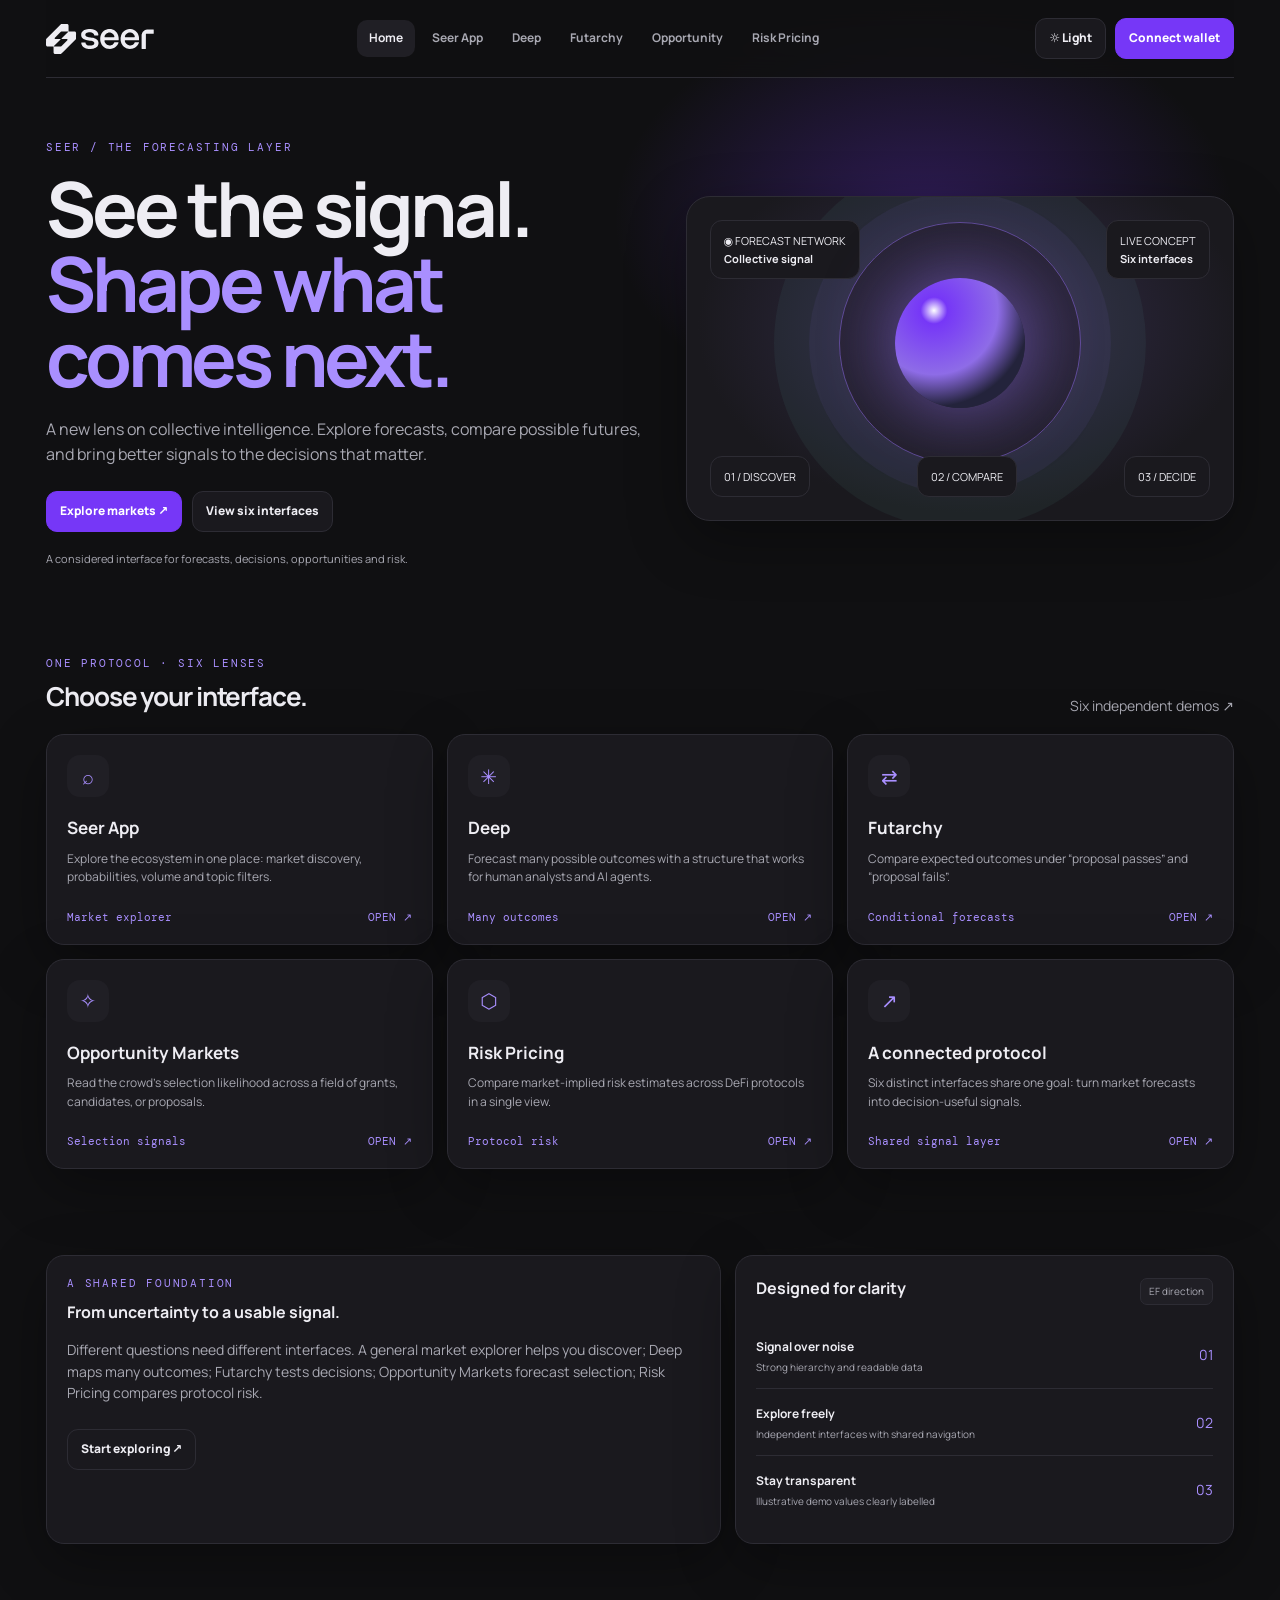
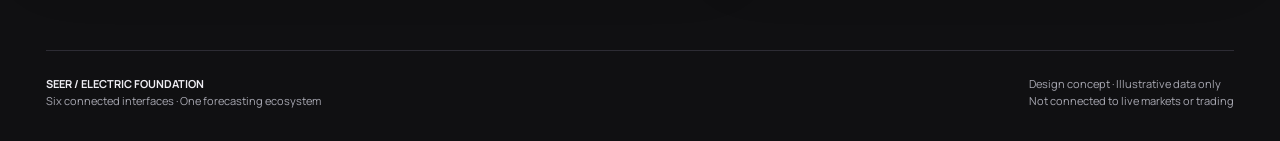
==== commit bc82fc2c: "Add files via upload" ====
--- a/index.html
+++ b/index.html
@@ -1 +1 @@
-<!doctype html><html lang="en" data-theme="dark"><head><meta charset="utf-8"><meta name="viewport" content="width=device-width,initial-scale=1"><meta name="theme-color" content="#101012"><meta name="description" content="A new lens on collective intelligence. Explore forecasts, compare possible futures, and bring better signals to the decisions that matter."><title>Seer — Forecasting, made useful</title><link rel="stylesheet" href="styles.css"></head><body><div class="wrap"><header class="topbar"><a class="brand" href="index.html"><svg viewBox="0 0 24 24" aria-hidden="true"><path fill="currentColor" d="M13.5 2 4 13.5h6.2L9 22l10-12.5h-6.4z"/></svg><span>seer</span></a><nav class="nav"><a class="active" href="index.html">Home</a><a class="" href="app.html">Seer App</a><a class="" href="deep.html">Deep</a><a class="" href="futarchy.html">Futarchy</a><a class="" href="opportunity.html">Opportunity</a><a class="" href="risk.html">Risk Pricing</a></nav><div class="right"><button class="theme" data-theme-toggle>☼ Light</button><a class="btn primary" href="app.html">Explore ↗</a></div></header><main><section class="hero"><div><div class="eyebrow">SEER / THE FORECASTING LAYER</div><h1>See the signal.<br><em>Shape what comes next.</em></h1><p class="lead">A new lens on collective intelligence. Explore forecasts, compare possible futures, and bring better signals to the decisions that matter.</p><div class="actions"><a class="btn primary" href="app.html">Explore markets ↗</a><a class="btn" href="#interfaces">View six interfaces</a></div><p class="muted" style="font-size:11px;margin-top:18px">A considered interface for forecasts, decisions, opportunities and risk.</p></div><div class="visual"><div class="visualtop"><div class="mini">◉ FORECAST NETWORK<br><strong>Collective signal</strong></div><div class="mini">LIVE CONCEPT<br><strong>Six interfaces</strong></div></div><div class="orbit"></div><div class="visualbottom"><div class="mini">01 / DISCOVER</div><div class="mini">02 / COMPARE</div><div class="mini">03 / DECIDE</div></div></div></section><section class="section" id="interfaces"><div class="sectionhead"><div><div class="eyebrow">One protocol · Six lenses</div><h2>Choose your interface.</h2></div><span class="muted">Six independent demos ↗</span></div><div class="grid"><a class="tile" href="app.html"><div class="tileicon">⌕</div><h3>Seer App</h3><p>Explore the ecosystem in one place: market discovery, probabilities, volume and topic filters.</p><div class="tilefoot"><span>Market explorer</span><span>OPEN ↗</span></div></a><a class="tile" href="deep.html"><div class="tileicon">✳</div><h3>Deep</h3><p>Forecast many possible outcomes with a structure that works for human analysts and AI agents.</p><div class="tilefoot"><span>Many outcomes</span><span>OPEN ↗</span></div></a><a class="tile" href="futarchy.html"><div class="tileicon">⇄</div><h3>Futarchy</h3><p>Compare expected outcomes under “proposal passes” and “proposal fails”.</p><div class="tilefoot"><span>Conditional forecasts</span><span>OPEN ↗</span></div></a><a class="tile" href="opportunity.html"><div class="tileicon">✧</div><h3>Opportunity Markets</h3><p>Read the crowd’s selection likelihood across a field of grants, candidates, or proposals.</p><div class="tilefoot"><span>Selection signals</span><span>OPEN ↗</span></div></a><a class="tile" href="risk.html"><div class="tileicon">⬡</div><h3>Risk Pricing</h3><p>Compare market-implied risk estimates across DeFi protocols in a single view.</p><div class="tilefoot"><span>Protocol risk</span><span>OPEN ↗</span></div></a><a class="tile" href="app.html"><div class="tileicon">↗</div><h3>A connected protocol</h3><p>Six distinct interfaces share one goal: turn market forecasts into decision-useful signals.</p><div class="tilefoot"><span>Shared signal layer</span><span>OPEN ↗</span></div></a></div></section><section class="section"><div class="cols"><div class="panel"><div class="eyebrow">A shared foundation</div><h3 style="margin-top:10px">From uncertainty to a usable signal.</h3><p class="muted">Different questions need different interfaces. A general market explorer helps you discover; Deep maps many outcomes; Futarchy tests decisions; Opportunity Markets forecast selection; Risk Pricing compares protocol risk.</p><div class="actions"><a class="btn" href="app.html">Start exploring ↗</a></div></div><div class="panel"><div class="panelhead"><h3>Designed for clarity</h3><span class="tag">EF direction</span></div><div class="rowitem"><div><strong>Signal over noise</strong><small>Strong hierarchy and readable data</small></div><span class="positive">01</span></div><div class="rowitem"><div><strong>Explore freely</strong><small>Independent interfaces with shared navigation</small></div><span class="positive">02</span></div><div class="rowitem"><div><strong>Stay transparent</strong><small>Illustrative demo values clearly labelled</small></div><span class="positive">03</span></div></div></div></section></main><footer class="footer"><span><strong>SEER / ELECTRIC FOUNDATION</strong><br>Six connected interfaces · One forecasting ecosystem</span><span>Design concept · Illustrative data only<br>Not connected to live markets or trading</span></footer></div><script src="app.js"></script></body></html>+<!doctype html><html lang="en" data-theme="dark"><head><meta charset="utf-8"><meta name="viewport" content="width=device-width,initial-scale=1"><meta name="theme-color" content="#101012"><meta name="description" content="A new lens on collective intelligence. Explore forecasts, compare possible futures, and bring better signals to the decisions that matter."><title>Seer — Forecasting, made useful</title><link rel="icon" href="data:image/svg+xml,%3Csvg xmlns=%22http://www.w3.org/2000/svg%22 viewBox=%22-12 -12 124.4 124%22%3E%3Cpath fill=%22%237637f7%22 fill-rule=%22evenodd%22 d=%22M71.8 0.2 51.2 0.0 49.6 0.7 1.3 49.0 0.2 50.8 0.0 70.6 0.5 72.0 2.3 74.1 3.8 74.7 23.3 74.7 24.4 75.0 25.1 75.8 25.3 95.9 26.0 97.7 27.5 99.1 29.1 100.0 48.7 100.0 50.8 99.1 98.7 51.5 100.0 49.6 100.2 28.9 98.4 26.0 95.7 25.0 76.8 25.0 75.8 24.6 75.2 23.9 75.2 4.8 74.0 1.6ZM74.0 24.8 74.3 25.3 73.6 26.8 51.9 48.7 51.9 49.4 52.4 49.9 69.8 50.1 70.6 50.4 71.6 51.9 71.5 53.7 70.4 55.1 50.4 74.7 48.8 75.0 27.5 75.0 26.6 74.7 26.2 74.1 26.4 73.6 48.5 51.5 48.5 50.6 47.8 50.1 30.9 50.1 28.9 48.5 28.5 47.6 28.9 46.3 49.4 25.7 51.0 24.8Z%22/%3E%3C/svg%3E"><link rel="stylesheet" href="styles.css?v=6"></head><body><div class="wrap"><header class="topbar"><a class="brand" href="index.html" aria-label="Seer home"><svg class="logo" viewBox="0 0 359.1 100" role="img" aria-label="Seer"><path fill="currentColor" fill-rule="evenodd" d="M358.3 18.5 336.8 18.5 333.4 19.0 330.2 20.3 326.8 22.3 323.0 26.0 320.5 29.8 319.9 32.1 319.0 33.9 318.7 37.9 318.7 82.0 319.4 83.1 331.6 83.3 332.3 83.1 332.9 82.4 333.0 33.4 334.1 32.7 358.5 32.5 359.1 31.4 359.1 19.7 358.9 19.0ZM273.2 17.2 267.9 18.9 264.5 20.5 260.7 23.0 255.8 27.8 253.1 31.8 252.4 33.6 251.5 34.8 251.0 37.0 250.3 38.2 249.6 42.5 249.0 43.8 248.7 46.9 248.8 54.8 250.1 60.7 251.2 63.0 251.5 64.6 253.1 67.9 256.9 73.1 261.0 77.0 266.2 80.3 267.7 80.6 269.5 81.7 271.6 82.0 273.4 82.8 279.2 83.3 285.6 82.9 290.7 81.7 293.0 80.4 294.4 80.1 297.3 78.5 300.5 76.1 304.7 72.0 308.4 66.2 309.2 63.6 309.9 62.1 309.9 61.2 308.8 60.5 296.8 60.7 296.1 61.2 293.9 65.0 291.7 67.3 289.9 68.8 287.8 70.0 284.6 71.1 282.2 71.5 278.6 71.5 274.3 70.4 272.7 69.3 270.7 68.6 267.0 65.4 264.3 61.6 263.9 59.8 262.8 57.3 262.8 55.1 263.7 54.4 309.3 54.4 310.1 53.9 310.2 53.3 309.9 43.4 308.3 37.2 307.5 35.9 307.2 34.3 305.4 30.9 302.7 27.1 297.7 22.3 291.7 18.9 289.4 18.3 287.6 17.4 281.9 16.7 277.9 16.7ZM263.0 41.3 264.6 37.0 267.1 33.9 270.0 31.4 272.5 30.0 276.1 28.7 282.6 28.5 287.6 30.3 289.8 31.8 292.8 34.8 294.3 36.8 295.5 39.7 295.9 41.1 295.9 42.9 295.5 43.6 294.6 44.2 264.6 44.2 263.7 44.0 263.0 43.3ZM204.1 17.4 202.7 18.1 199.8 18.9 194.3 21.9 192.1 23.5 188.7 26.9 185.6 31.1 182.8 36.8 182.0 40.4 181.3 42.2 180.8 46.9 180.8 52.4 181.1 56.7 182.8 62.7 185.3 68.0 188.3 72.5 191.7 75.9 195.0 78.5 200.5 81.3 206.5 82.9 213.3 83.3 218.7 82.8 226.2 80.3 229.4 78.5 233.4 75.4 238.1 70.2 241.1 64.5 241.8 61.2 241.1 60.7 228.9 60.7 228.2 61.2 225.5 65.4 222.1 68.8 219.0 70.4 214.5 71.5 211.8 71.6 205.7 70.2 203.1 68.8 199.8 66.2 196.8 62.3 195.5 59.4 195.0 57.1 195.2 54.9 195.9 54.4 241.7 54.2 242.4 53.1 242.2 46.0 240.9 39.0 239.1 34.3 236.4 29.3 232.5 24.6 229.1 21.7 224.4 19.0 223.2 18.9 220.1 17.6 215.8 16.9 209.2 16.7ZM195.2 40.9 196.9 36.6 198.4 34.6 201.8 31.6 204.7 30.0 206.3 29.6 208.1 28.7 214.5 28.5 216.3 28.9 219.9 30.5 224.1 33.8 225.5 35.5 226.9 38.1 228.0 41.5 228.0 42.9 227.1 44.0 225.7 44.2 196.4 44.2 195.9 44.0 195.2 43.1ZM127.6 20.1 124.2 22.3 120.8 25.5 119.4 27.5 118.0 30.3 117.4 33.0 117.2 37.7 118.0 41.8 119.6 44.9 121.2 46.9 125.0 49.7 131.2 52.6 134.1 53.1 137.3 54.2 142.0 54.8 146.3 55.7 150.8 56.0 156.0 57.6 158.5 59.2 160.3 61.2 160.9 62.5 160.9 65.7 159.4 68.2 157.1 70.2 151.7 71.8 143.6 72.0 139.5 71.3 136.1 69.8 134.5 68.6 132.1 65.2 131.8 62.7 131.2 61.9 118.5 61.8 117.8 62.3 117.6 62.8 118.0 66.4 119.4 70.4 121.2 73.4 124.2 76.7 126.9 78.6 128.4 79.2 129.6 80.1 133.6 81.5 137.2 82.2 138.4 82.8 141.3 83.1 148.7 83.3 155.7 82.6 160.0 81.5 162.3 80.4 164.1 80.1 168.9 77.0 171.3 74.7 173.2 71.6 174.9 67.0 175.0 62.3 174.7 59.8 173.8 58.0 173.6 56.9 172.0 54.4 169.1 51.5 165.4 49.0 163.2 48.5 161.2 47.4 159.1 47.0 156.9 46.1 152.4 45.6 148.8 44.7 142.5 44.2 137.2 42.7 134.5 41.3 132.1 39.1 131.2 36.8 131.2 34.8 132.5 31.6 134.3 30.2 136.6 28.9 142.7 27.8 147.8 27.8 152.2 28.5 156.6 30.5 159.2 33.2 160.1 35.2 160.7 37.3 161.4 38.2 173.4 38.2 174.3 37.5 174.5 35.2 173.4 31.1 171.8 27.8 170.6 26.0 168.9 24.2 165.9 21.7 160.3 19.0 154.8 17.4 148.3 16.7 142.9 16.7 137.2 17.2 130.7 18.9 128.7 19.9ZM71.8 0.2 51.2 0.0 49.6 0.7 1.3 49.0 0.2 50.8 0.0 70.6 0.5 72.0 2.3 74.1 3.8 74.7 23.3 74.7 24.4 75.0 25.1 75.8 25.3 95.9 26.0 97.7 27.5 99.1 29.1 100.0 48.7 100.0 50.8 99.1 53.7 96.2 54.4 95.9 98.7 51.5 100.0 49.6 100.2 28.9 99.8 28.0 98.4 26.0 95.7 25.0 76.8 25.0 75.8 24.6 75.2 23.9 75.2 4.8 74.0 1.6ZM74.0 24.8 74.3 25.3 73.6 26.8 52.4 47.8 51.9 48.7 51.9 49.4 52.4 49.9 69.8 50.1 70.6 50.4 71.6 51.9 71.5 53.7 70.4 55.1 51.2 74.3 48.8 75.0 27.5 75.0 26.6 74.7 26.2 74.1 26.4 73.6 48.5 51.5 48.5 50.6 47.8 50.1 30.9 50.1 28.9 48.5 28.5 47.6 28.9 46.3 49.4 25.7 51.0 24.8Z"/></svg></a><nav class="nav"><a class="active" href="index.html">Home</a><a class="" href="app.html">Seer App</a><a class="" href="deep.html">Deep</a><a class="" href="futarchy.html">Futarchy</a><a class="" href="opportunity.html">Opportunity</a><a class="" href="risk.html">Risk Pricing</a></nav><div class="right"><button class="theme" data-theme-toggle>☼ Light</button><button class="btn primary wallet" data-wallet><span class="dot"></span><span data-wallet-label>Connect<span class="wl"> wallet</span></span></button><button class="menu" data-menu aria-label="Open menu" aria-expanded="false">☰</button></div></header><main><section class="hero"><div><div class="eyebrow">SEER / THE FORECASTING LAYER</div><h1>See the signal.<br><em>Shape what comes next.</em></h1><p class="lead">A new lens on collective intelligence. Explore forecasts, compare possible futures, and bring better signals to the decisions that matter.</p><div class="actions"><a class="btn primary" href="app.html">Explore markets ↗</a><a class="btn" href="#interfaces">View six interfaces</a></div><p class="muted" style="font-size:11px;margin-top:18px">A considered interface for forecasts, decisions, opportunities and risk.</p></div><div class="visual"><div class="visualtop"><div class="mini">◉ FORECAST NETWORK<br><strong>Collective signal</strong></div><div class="mini">LIVE CONCEPT<br><strong>Six interfaces</strong></div></div><div class="orbit"></div><div class="visualbottom"><div class="mini">01 / DISCOVER</div><div class="mini">02 / COMPARE</div><div class="mini">03 / DECIDE</div></div></div></section><section class="section" id="interfaces"><div class="sectionhead"><div><div class="eyebrow">One protocol · Six lenses</div><h2>Choose your interface.</h2></div><span class="muted">Six independent demos ↗</span></div><div class="grid"><a class="tile" href="app.html"><div class="tileicon">⌕</div><h3>Seer App</h3><p>Explore the ecosystem in one place: market discovery, probabilities, volume and topic filters.</p><div class="tilefoot"><span>Market explorer</span><span>OPEN ↗</span></div></a><a class="tile" href="deep.html"><div class="tileicon">✳</div><h3>Deep</h3><p>Forecast many possible outcomes with a structure that works for human analysts and AI agents.</p><div class="tilefoot"><span>Many outcomes</span><span>OPEN ↗</span></div></a><a class="tile" href="futarchy.html"><div class="tileicon">⇄</div><h3>Futarchy</h3><p>Compare expected outcomes under “proposal passes” and “proposal fails”.</p><div class="tilefoot"><span>Conditional forecasts</span><span>OPEN ↗</span></div></a><a class="tile" href="opportunity.html"><div class="tileicon">✧</div><h3>Opportunity Markets</h3><p>Read the crowd’s selection likelihood across a field of grants, candidates, or proposals.</p><div class="tilefoot"><span>Selection signals</span><span>OPEN ↗</span></div></a><a class="tile" href="risk.html"><div class="tileicon">⬡</div><h3>Risk Pricing</h3><p>Compare market-implied risk estimates across DeFi protocols in a single view.</p><div class="tilefoot"><span>Protocol risk</span><span>OPEN ↗</span></div></a><a class="tile" href="app.html"><div class="tileicon">↗</div><h3>A connected protocol</h3><p>Six distinct interfaces share one goal: turn market forecasts into decision-useful signals.</p><div class="tilefoot"><span>Shared signal layer</span><span>OPEN ↗</span></div></a></div></section><section class="section"><div class="cols"><div class="panel"><div class="eyebrow">A shared foundation</div><h3 style="margin-top:10px">From uncertainty to a usable signal.</h3><p class="muted">Different questions need different interfaces. A general market explorer helps you discover; Deep maps many outcomes; Futarchy tests decisions; Opportunity Markets forecast selection; Risk Pricing compares protocol risk.</p><div class="actions"><a class="btn" href="app.html">Start exploring ↗</a></div></div><div class="panel"><div class="panelhead"><h3>Designed for clarity</h3><span class="tag">EF direction</span></div><div class="rowitem"><div><strong>Signal over noise</strong><small>Strong hierarchy and readable data</small></div><span class="positive">01</span></div><div class="rowitem"><div><strong>Explore freely</strong><small>Independent interfaces with shared navigation</small></div><span class="positive">02</span></div><div class="rowitem"><div><strong>Stay transparent</strong><small>Illustrative demo values clearly labelled</small></div><span class="positive">03</span></div></div></div></section></main><footer class="footer"><span><strong>SEER / ELECTRIC FOUNDATION</strong><br>Six connected interfaces · One forecasting ecosystem</span><span>Design concept · Illustrative data only<br>Not connected to live markets or trading</span></footer></div><script src="app.js?v=6"></script></body></html>
--- a/styles.css
+++ b/styles.css
@@ -1,5 +1,43 @@
-@import url('https://fonts.googleapis.com/css2?family=DM+Mono:wght@400;500&family=Manrope:wght@400;500;600;700;800&display=swap');
-:root{color-scheme:dark;--bg:#101012;--surface:#1a191e;--surface2:#201f25;--line:#2d2c34;--text:#eeedf3;--muted:#a8a8b2;--accent:#7637f7;--accent-text:#a98fff;--on-accent:#fff;--purple:#8e6ce7;--cyan:#75e8d4;--green:#4ade80;--red:#ff7c9b;--shadow:0 18px 60px #0005}
-[data-theme=light]{color-scheme:light;--bg:#f7f7f9;--surface:#fff;--surface2:#f1f0f5;--line:#e3e1ea;--text:#18171d;--muted:#5c5c66;--accent:#7438fa;--accent-text:#5c2cc0;--on-accent:#fff;--purple:#7438fa;--cyan:#167e73;--green:#15803d;--red:#c83f61;--shadow:0 18px 50px #1a143010}
-*{box-sizing:border-box}html{scroll-behavior:smooth}body{margin:0;background:var(--bg);color:var(--text);font:14px/1.55 Manrope,system-ui,sans-serif;transition:background .2s,color .2s}a{color:inherit;text-decoration:none}button,input,select{font:inherit}button{cursor:pointer}.wrap{max-width:1240px;margin:auto;padding:0 26px}.topbar{height:78px;display:flex;align-items:center;justify-content:space-between;gap:22px;border-bottom:1px solid var(--line)}.brand{display:flex;align-items:center;gap:9px;font-size:23px;font-weight:800;letter-spacing:-1.2px;white-space:nowrap}.brand svg{width:26px;height:26px;flex:none;color:var(--text)}.brandmark{width:35px;height:35px;border-radius:12px;background:var(--accent);color:#151a10;display:grid;place-items:center;font-size:19px;font-weight:900;box-shadow:0 0 28px color-mix(in srgb,var(--accent) 22%,transparent)}.nav{display:flex;gap:5px;align-items:center;overflow-x:auto}.nav a{white-space:nowrap;padding:9px 12px;border-radius:10px;color:var(--muted);font-size:12px;font-weight:700}.nav a:hover,.nav a.active{background:var(--surface2);color:var(--text)}.right{display:flex;gap:9px;align-items:center}.theme,.btn{border:1px solid var(--line);background:var(--surface);color:var(--text);padding:10px 13px;border-radius:11px;font-size:12px;font-weight:800}.btn.primary{background:var(--accent);color:var(--on-accent);border-color:var(--accent)}.btn:hover,.theme:hover{transform:translateY(-1px)}.eyebrow{color:var(--accent-text);font:11px 'DM Mono',monospace;letter-spacing:1.8px;text-transform:uppercase}.hero{padding:62px 0 38px;display:grid;grid-template-columns:1.05fr .95fr;gap:34px;align-items:center}.hero h1{font-size:clamp(40px,6vw,76px);line-height:.99;letter-spacing:-4px;margin:17px 0 20px;max-width:760px}.hero h1 em{font-style:normal;color:var(--accent-text)}.lead{font-size:16px;color:var(--muted);max-width:610px}.actions{display:flex;gap:10px;flex-wrap:wrap;margin-top:25px}.visual{min-height:325px;border:1px solid var(--line);border-radius:24px;background:radial-gradient(ellipse at 52% 40%,color-mix(in srgb,var(--purple) 24%,var(--surface)),var(--surface) 68%);position:relative;overflow:hidden;padding:23px;display:flex;flex-direction:column;justify-content:space-between;box-shadow:var(--shadow)}.visual:before{content:'';position:absolute;width:240px;height:240px;border:1px solid color-mix(in srgb,var(--purple) 55%,transparent);border-radius:50%;left:50%;top:45%;transform:translate(-50%,-50%);box-shadow:0 0 0 30px color-mix(in srgb,var(--purple) 7%,transparent),0 0 0 65px color-mix(in srgb,var(--cyan) 5%,transparent)}.visualtop,.visualbottom{position:relative;z-index:1;display:flex;justify-content:space-between;gap:12px}.mini{background:var(--surface);border:1px solid var(--line);border-radius:12px;padding:11px 13px;font-size:11px}.orbit{position:absolute;z-index:1;left:50%;top:45%;transform:translate(-50%,-50%);width:130px;height:130px;border-radius:50%;background:radial-gradient(circle at 30% 25%,#fff,var(--accent) 10%,var(--purple) 48%,#23233b 72%);box-shadow:0 0 70px color-mix(in srgb,var(--purple) 55%,transparent)}.section{padding:28px 0 40px}.sectionhead{display:flex;justify-content:space-between;align-items:end;gap:15px;margin:12px 0 18px}.sectionhead h2{font-size:26px;letter-spacing:-1.1px;margin:6px 0 0}.muted{color:var(--muted)}.grid{display:grid;grid-template-columns:repeat(3,minmax(0,1fr));gap:14px}.tile,.panel,.stat{background:var(--surface);border:1px solid var(--line);border-radius:18px;padding:20px;box-shadow:var(--shadow)}.tile{transition:.18s;min-height:190px;display:flex;flex-direction:column}.tile:hover{transform:translateY(-3px);border-color:var(--accent)}.tileicon{width:42px;height:42px;display:grid;place-items:center;border-radius:13px;background:var(--surface2);color:var(--accent-text);font-size:20px;margin-bottom:18px}.tile h3{font-size:17px;margin:0 0 8px}.tile p{font-size:12px;color:var(--muted);margin:0}.tilefoot{display:flex;justify-content:space-between;margin-top:auto;padding-top:23px;color:var(--accent-text);font:11px 'DM Mono',monospace}.pagehead{padding:48px 0 24px;display:flex;justify-content:space-between;align-items:end;gap:20px}.pagehead h1{font-size:clamp(36px,5vw,58px);letter-spacing:-2.6px;line-height:1.03;margin:10px 0}.pagehead p{color:var(--muted);max-width:650px}.stats{display:grid;grid-template-columns:repeat(4,1fr);gap:12px;margin:18px 0 24px}.stat small{color:var(--muted);font-size:11px}.stat strong{display:block;font-size:26px;letter-spacing:-1px;margin-top:7px}.positive{color:var(--accent-text)}.up{color:var(--green)}.negative{color:var(--red)}.toolbar{display:flex;gap:9px;flex-wrap:wrap;margin:20px 0}.search,.select{background:var(--surface);border:1px solid var(--line);border-radius:11px;padding:12px 14px;color:var(--text);min-width:180px}.search{flex:1}.pills{display:flex;gap:6px;flex-wrap:wrap}.pill{border:1px solid var(--line);background:var(--surface);color:var(--muted);border-radius:9px;padding:9px 11px;font-size:11px;font-weight:800}.pill.active{background:var(--surface2);color:var(--text);border-color:var(--accent)}.tablewrap{overflow:auto;border:1px solid var(--line);border-radius:16px;background:var(--surface)}table{width:100%;border-collapse:collapse;min-width:680px}th,td{text-align:left;padding:15px 17px;border-bottom:1px solid var(--line)}th{font:10px 'DM Mono',monospace;color:var(--muted);text-transform:uppercase;letter-spacing:1.1px}tbody tr:last-child td{border-bottom:0}tbody tr:hover{background:var(--surface2)}.market{font-weight:800}.sub{display:block;color:var(--muted);font-size:11px;margin-top:4px}.tag{display:inline-flex;border:1px solid var(--line);background:var(--surface2);padding:5px 8px;border-radius:7px;font-size:10px;color:var(--muted);white-space:nowrap}.prob{font-weight:800;font-size:16px}.bar{height:7px;background:var(--surface2);border-radius:99px;overflow:hidden;min-width:70px;margin-top:7px}.bar span{display:block;height:100%;background:var(--accent);border-radius:99px}.cols{display:grid;grid-template-columns:1.15fr .85fr;gap:14px;margin:18px 0}.panel h3{margin:0 0 6px;font-size:16px}.panelhead{display:flex;justify-content:space-between;align-items:center;gap:12px;margin-bottom:15px}.chart{height:150px;display:flex;align-items:end;gap:8px;border-bottom:1px solid var(--line);padding:10px 2px 0}.chart span{flex:1;min-width:5px;border-radius:5px 5px 0 0;background:linear-gradient(180deg,var(--accent),var(--purple));opacity:.9}.legend{display:flex;justify-content:space-between;font-size:10px;color:var(--muted);margin-top:9px}.rowitem{display:flex;justify-content:space-between;align-items:center;gap:14px;padding:13px 0;border-bottom:1px solid var(--line)}.rowitem:last-child{border:0}.rowitem strong{font-size:12px}.rowitem small{display:block;color:var(--muted);font-size:10px;margin-top:3px}.callout{border:1px solid color-mix(in srgb,var(--accent) 30%,var(--line));background:color-mix(in srgb,var(--accent) 5%,var(--surface));border-radius:14px;padding:14px 16px;color:var(--muted);font-size:12px;margin:18px 0}.footer{border-top:1px solid var(--line);margin-top:48px;padding:24px 0 32px;color:var(--muted);font-size:11px;display:flex;justify-content:space-between;gap:12px;flex-wrap:wrap}.footer strong{color:var(--text)}.outcomes{display:grid;grid-template-columns:repeat(2,1fr);gap:10px}.outcome{border:1px solid var(--line);background:var(--surface2);padding:15px;border-radius:13px}.outcome strong{display:block;font-size:23px;margin:7px 0}.outcome small{color:var(--muted)}.spread{display:grid;grid-template-columns:repeat(3,1fr);gap:12px}.choice{border:1px solid var(--line);border-radius:15px;background:var(--surface);padding:17px}.choice h3{margin:0 0 5px;font-size:14px}.choice .big{font-size:29px;font-weight:800;letter-spacing:-1px}.choice p{font-size:11px;color:var(--muted)}.range{width:100%;accent-color:var(--accent)}
+@import url('https://fonts.googleapis.com/css2?family=DM+Mono:wght@400;500&family=Lexend:wght@600;700&family=Manrope:wght@400;500;600;700;800&display=swap');
+:root{color-scheme:dark;--bg:#101012;--surface:#1a191e;--surface2:#201f25;--line:#2d2c34;--text:#eeedf3;--muted:#a8a8b2;--accent:#7637f7;--accent-text:#a98fff;--on-accent:#fff;--purple:#8e6ce7;--cyan:#75e8d4;--green:#4ade80;--amber:#fbbf24;--red:#ff7c9b;--shadow:0 18px 60px #0005}
+[data-theme=light]{color-scheme:light;--bg:#f7f7f9;--surface:#fff;--surface2:#f1f0f5;--line:#e3e1ea;--text:#18171d;--muted:#5c5c66;--accent:#7438fa;--accent-text:#5c2cc0;--on-accent:#fff;--purple:#7438fa;--cyan:#167e73;--green:#15803d;--amber:#b45309;--red:#c83f61;--shadow:0 18px 50px #1a143010}
+*{box-sizing:border-box}html{scroll-behavior:smooth}body{margin:0;background:var(--bg);color:var(--text);font:14px/1.55 Manrope,system-ui,sans-serif;transition:background .2s,color .2s}a{color:inherit;text-decoration:none}button,input,select{font:inherit}button{cursor:pointer}.wrap{max-width:1240px;margin:auto;padding:0 26px}.topbar{height:78px;display:flex;align-items:center;justify-content:space-between;gap:22px;border-bottom:1px solid var(--line)}.brand{display:flex;align-items:center;gap:8px;font-family:Lexend,Manrope,sans-serif;font-size:25px;font-weight:700;letter-spacing:-.5px;white-space:nowrap}.brand svg{width:34px;height:34px;flex:none;color:var(--text)}.brandmark{width:35px;height:35px;border-radius:12px;background:var(--accent);color:#151a10;display:grid;place-items:center;font-size:19px;font-weight:900;box-shadow:0 0 28px color-mix(in srgb,var(--accent) 22%,transparent)}.nav{display:flex;gap:5px;align-items:center;overflow-x:auto}.nav a{white-space:nowrap;padding:9px 12px;border-radius:10px;color:var(--muted);font-size:12px;font-weight:700}.nav a:hover,.nav a.active{background:var(--surface2);color:var(--text)}.right{display:flex;gap:9px;align-items:center}.theme,.btn{border:1px solid var(--line);background:var(--surface);color:var(--text);padding:10px 13px;border-radius:11px;font-size:12px;font-weight:800}.btn.primary{background:var(--accent);color:var(--on-accent);border-color:var(--accent)}.btn:hover,.theme:hover{transform:translateY(-1px)}.eyebrow{color:var(--accent-text);font:11px 'DM Mono',monospace;letter-spacing:1.8px;text-transform:uppercase}.hero{padding:62px 0 38px;display:grid;grid-template-columns:1.05fr .95fr;gap:34px;align-items:center}.hero h1{font-size:clamp(40px,6vw,76px);line-height:.99;letter-spacing:-4px;margin:17px 0 20px;max-width:760px}.hero h1 em{font-style:normal;color:var(--accent-text)}.lead{font-size:16px;color:var(--muted);max-width:610px}.actions{display:flex;gap:10px;flex-wrap:wrap;margin-top:25px}.visual{min-height:325px;border:1px solid var(--line);border-radius:24px;background:radial-gradient(ellipse at 52% 40%,color-mix(in srgb,var(--purple) 24%,var(--surface)),var(--surface) 68%);position:relative;overflow:hidden;padding:23px;display:flex;flex-direction:column;justify-content:space-between;box-shadow:var(--shadow)}.visual:before{content:'';position:absolute;width:240px;height:240px;border:1px solid color-mix(in srgb,var(--purple) 55%,transparent);border-radius:50%;left:50%;top:45%;transform:translate(-50%,-50%);box-shadow:0 0 0 30px color-mix(in srgb,var(--purple) 7%,transparent),0 0 0 65px color-mix(in srgb,var(--cyan) 5%,transparent)}.visualtop,.visualbottom{position:relative;z-index:1;display:flex;justify-content:space-between;gap:12px}.mini{background:var(--surface);border:1px solid var(--line);border-radius:12px;padding:11px 13px;font-size:11px}.orbit{position:absolute;z-index:1;left:50%;top:45%;transform:translate(-50%,-50%);width:130px;height:130px;border-radius:50%;background:radial-gradient(circle at 30% 25%,#fff,var(--accent) 10%,var(--purple) 48%,#23233b 72%);box-shadow:0 0 70px color-mix(in srgb,var(--purple) 55%,transparent)}.section{padding:28px 0 40px}.sectionhead{display:flex;justify-content:space-between;align-items:end;gap:15px;margin:12px 0 18px}.sectionhead h2{font-size:26px;letter-spacing:-1.1px;margin:6px 0 0}.muted{color:var(--muted)}.grid{display:grid;grid-template-columns:repeat(3,minmax(0,1fr));gap:14px}.tile,.panel,.stat{background:var(--surface);border:1px solid var(--line);border-radius:18px;padding:20px;box-shadow:var(--shadow)}.tile{transition:.18s;min-height:190px;display:flex;flex-direction:column}.tile:hover{transform:translateY(-3px);border-color:var(--accent)}.tileicon{width:42px;height:42px;display:grid;place-items:center;border-radius:13px;background:var(--surface2);color:var(--accent-text);font-size:20px;margin-bottom:18px}.tile h3{font-size:17px;margin:0 0 8px}.tile p{font-size:12px;color:var(--muted);margin:0}.tilefoot{display:flex;justify-content:space-between;margin-top:auto;padding-top:23px;color:var(--accent-text);font:11px 'DM Mono',monospace}.pagehead{padding:48px 0 24px;display:flex;justify-content:space-between;align-items:end;gap:20px}.pagehead h1{font-size:clamp(36px,5vw,58px);letter-spacing:-2.6px;line-height:1.03;margin:10px 0}.pagehead p{color:var(--muted);max-width:650px}.stats{display:grid;grid-template-columns:repeat(4,1fr);gap:12px;margin:18px 0 24px}.stat small{color:var(--muted);font-size:11px}.stat strong{display:block;font-size:26px;letter-spacing:-1px;margin-top:7px}.positive{color:var(--accent-text)}.up{color:var(--green)}.negative{color:var(--red)}.toolbar{display:flex;gap:9px;flex-wrap:wrap;margin:20px 0}.search,.select{background:var(--surface);border:1px solid var(--line);border-radius:11px;padding:12px 14px;color:var(--text);min-width:180px}.search{flex:1}.pills{display:flex;gap:6px;flex-wrap:wrap}.pill{border:1px solid var(--line);background:var(--surface);color:var(--muted);border-radius:9px;padding:9px 11px;font-size:11px;font-weight:800}.pill.active{background:var(--surface2);color:var(--text);border-color:var(--accent)}.tablewrap{overflow:auto;border:1px solid var(--line);border-radius:16px;background:var(--surface)}table{width:100%;border-collapse:collapse;min-width:680px}table.wide{min-width:900px}th,td{text-align:left;padding:15px 17px;border-bottom:1px solid var(--line)}th{font:10px 'DM Mono',monospace;color:var(--muted);text-transform:uppercase;letter-spacing:1.1px}tbody tr:last-child td{border-bottom:0}tbody tr:hover{background:var(--surface2)}.market{font-weight:800}.sub{display:block;color:var(--muted);font-size:11px;margin-top:4px}.tag{display:inline-flex;border:1px solid var(--line);background:var(--surface2);padding:5px 8px;border-radius:7px;font-size:10px;color:var(--muted);white-space:nowrap}.prob{font-weight:800;font-size:16px}.bar{height:7px;background:var(--surface2);border-radius:99px;overflow:hidden;min-width:70px;margin-top:7px}.bar span{display:block;height:100%;background:var(--accent);border-radius:99px}.cols{display:grid;grid-template-columns:1.15fr .85fr;gap:14px;margin:18px 0}.panel h3{margin:0 0 6px;font-size:16px}.panelhead{display:flex;justify-content:space-between;align-items:center;gap:12px;margin-bottom:15px}.chart{height:150px;display:flex;align-items:end;gap:8px;border-bottom:1px solid var(--line);padding:10px 2px 0}.chart span{flex:1;min-width:5px;border-radius:5px 5px 0 0;background:linear-gradient(180deg,var(--accent),var(--purple));opacity:.9}.legend{display:flex;justify-content:space-between;font-size:10px;color:var(--muted);margin-top:9px}.rowitem{display:flex;justify-content:space-between;align-items:center;gap:14px;padding:13px 0;border-bottom:1px solid var(--line)}.rowitem:last-child{border:0}.rowitem strong{font-size:12px}.rowitem small{display:block;color:var(--muted);font-size:10px;margin-top:3px}.callout{border:1px solid color-mix(in srgb,var(--accent) 30%,var(--line));background:color-mix(in srgb,var(--accent) 5%,var(--surface));border-radius:14px;padding:14px 16px;color:var(--muted);font-size:12px;margin:18px 0}.footer{border-top:1px solid var(--line);margin-top:48px;padding:24px 0 32px;color:var(--muted);font-size:11px;display:flex;justify-content:space-between;gap:12px;flex-wrap:wrap}.footer strong{color:var(--text)}.outcomes{display:grid;grid-template-columns:repeat(2,1fr);gap:10px}.outcome{border:1px solid var(--line);background:var(--surface2);padding:15px;border-radius:13px}.outcome strong{display:block;font-size:23px;margin:7px 0}.outcome small{color:var(--muted)}.spread{display:grid;grid-template-columns:repeat(3,1fr);gap:12px}.choice{border:1px solid var(--line);border-radius:15px;background:var(--surface);padding:17px}.choice h3{margin:0 0 5px;font-size:14px}.choice .big{font-size:29px;font-weight:800;letter-spacing:-1px}.choice p{font-size:11px;color:var(--muted)}.range{width:100%;accent-color:var(--accent)}
 @media(max-width:900px){.topbar{height:auto;padding:15px 0;flex-wrap:wrap}.nav{order:3;width:100%;padding-bottom:3px}.hero{grid-template-columns:1fr;padding-top:42px}.visual{min-height:260px}.grid{grid-template-columns:repeat(2,minmax(0,1fr))}.cols{grid-template-columns:1fr}.stats{grid-template-columns:repeat(2,1fr)}}@media(max-width:560px){.wrap{padding:0 15px}.right{margin-left:auto}.brand{font-size:19px}.theme{padding:9px}.hero h1{font-size:45px;letter-spacing:-2.5px}.pagehead{align-items:start;flex-direction:column;padding-top:32px}.grid,.spread{grid-template-columns:1fr}.stats{gap:8px}.stat{padding:14px}.stat strong{font-size:22px}.sectionhead h2{font-size:23px}.outcomes{grid-template-columns:1fr}.footer{margin-top:30px}}
+
+td.up:before,td.negative:before{font-size:.7em;margin-right:4px;vertical-align:1px}td.up:before{content:"\25B2"}td.negative:before{content:"\25BC"}
+.up{font-weight:700}.negative{font-weight:700}.warn{color:var(--amber);font-weight:700}
+.bar span.g{background:var(--green)}.bar span.r{background:var(--red)}.bar span.a{background:var(--amber)}
+.trade{display:flex;gap:6px}.tr{border:1px solid;border-radius:9px;padding:8px 10px;font-weight:800;font-size:11px;white-space:nowrap;font-variant-numeric:tabular-nums;background:transparent}
+.tr.yes{color:var(--green);border-color:color-mix(in srgb,var(--green) 40%,transparent);background:color-mix(in srgb,var(--green) 12%,transparent)}
+.tr.no{color:var(--red);border-color:color-mix(in srgb,var(--red) 40%,transparent);background:color-mix(in srgb,var(--red) 12%,transparent)}
+.tr.yes:hover{background:var(--green);color:#06130a}.tr.no:hover{background:var(--red);color:#1a0509}
+.wallet{display:inline-flex;align-items:center;gap:8px}.wallet .dot{width:8px;height:8px;border-radius:50%;background:var(--green);display:none}.wallet.on .dot{display:inline-block}
+.modalback{position:fixed;inset:0;background:#000a;display:none;align-items:center;justify-content:center;padding:16px;z-index:50}.modalback.open{display:flex}
+.modal{width:100%;max-width:400px;background:var(--surface);border:1px solid var(--line);border-radius:20px;padding:22px;box-shadow:var(--shadow)}
+.modal h3{margin:0 0 4px;font-size:18px}.modal p{margin:0 0 14px;color:var(--muted);font-size:12px}
+.wopt{display:flex;align-items:center;gap:12px;width:100%;text-align:left;background:var(--surface2);border:1px solid var(--line);color:var(--text);padding:12px 14px;border-radius:13px;margin-top:8px;font-weight:700;font-size:13px}
+.wopt:hover{border-color:var(--accent)}.wopt i{width:30px;height:30px;border-radius:9px;display:grid;place-items:center;font-style:normal;font-size:13px;color:#fff;background:var(--accent)}
+.wopt span{margin-left:auto;font-size:10px;color:var(--muted);font-weight:500}
+.modal .note{margin-top:14px;font-size:11px;color:var(--muted)}.mclose{float:right;background:none;border:0;color:var(--muted);font-size:20px;line-height:1}
+.addr{font:600 15px 'DM Mono',monospace;background:var(--surface2);border:1px solid var(--line);border-radius:12px;padding:13px 14px;margin:10px 0}
+.toast{position:fixed;left:50%;bottom:22px;transform:translateX(-50%);background:var(--text);color:var(--bg);padding:11px 16px;border-radius:12px;font-size:12px;font-weight:700;z-index:60;display:none;max-width:calc(100% - 32px)}.toast.show{display:block}
+@media(max-width:560px){.wl{display:none}.tr{padding:7px 8px}}
+
+.topbar{position:sticky;top:0;z-index:20;background:color-mix(in srgb,var(--bg) 82%,transparent);-webkit-backdrop-filter:blur(14px);backdrop-filter:blur(14px)}
+.menu{display:none;width:42px;height:42px;align-items:center;justify-content:center;border:1px solid var(--line);background:var(--surface);color:var(--text);border-radius:11px;font-size:18px;padding:0}
+.hero,.pagehead{position:relative}
+.hero:before,.pagehead:before{content:"";position:absolute;right:0;top:-70px;width:min(620px,70%);height:420px;background:radial-gradient(closest-side,color-mix(in srgb,var(--accent) 30%,transparent),transparent);pointer-events:none;z-index:-1}
+.pagehead:before{height:300px;top:-40px;opacity:.7}
+[data-theme=light] .hero:before,[data-theme=light] .pagehead:before{opacity:.45}
+@media(max-width:900px){
+ .menu{display:inline-flex}
+ .topbar{flex-wrap:wrap;height:auto;padding:12px 0}
+ .nav{display:none;order:3;width:100%;flex-direction:column;align-items:stretch;gap:4px;padding:10px 0 4px;overflow:visible}
+ .topbar.open .nav{display:flex}
+ .nav a{padding:13px 14px;font-size:14px;background:var(--surface);border:1px solid var(--line)}
+ .nav a.active{border-color:var(--accent)}
+ .right{margin-left:auto}
+}
+@media(max-width:560px){.brand{font-size:22px}.brand svg{width:30px;height:30px}.theme{padding:10px}}
+
+.brand .logo{height:30px;width:auto;color:var(--text);display:block}@media(max-width:560px){.brand .logo{height:26px}}
